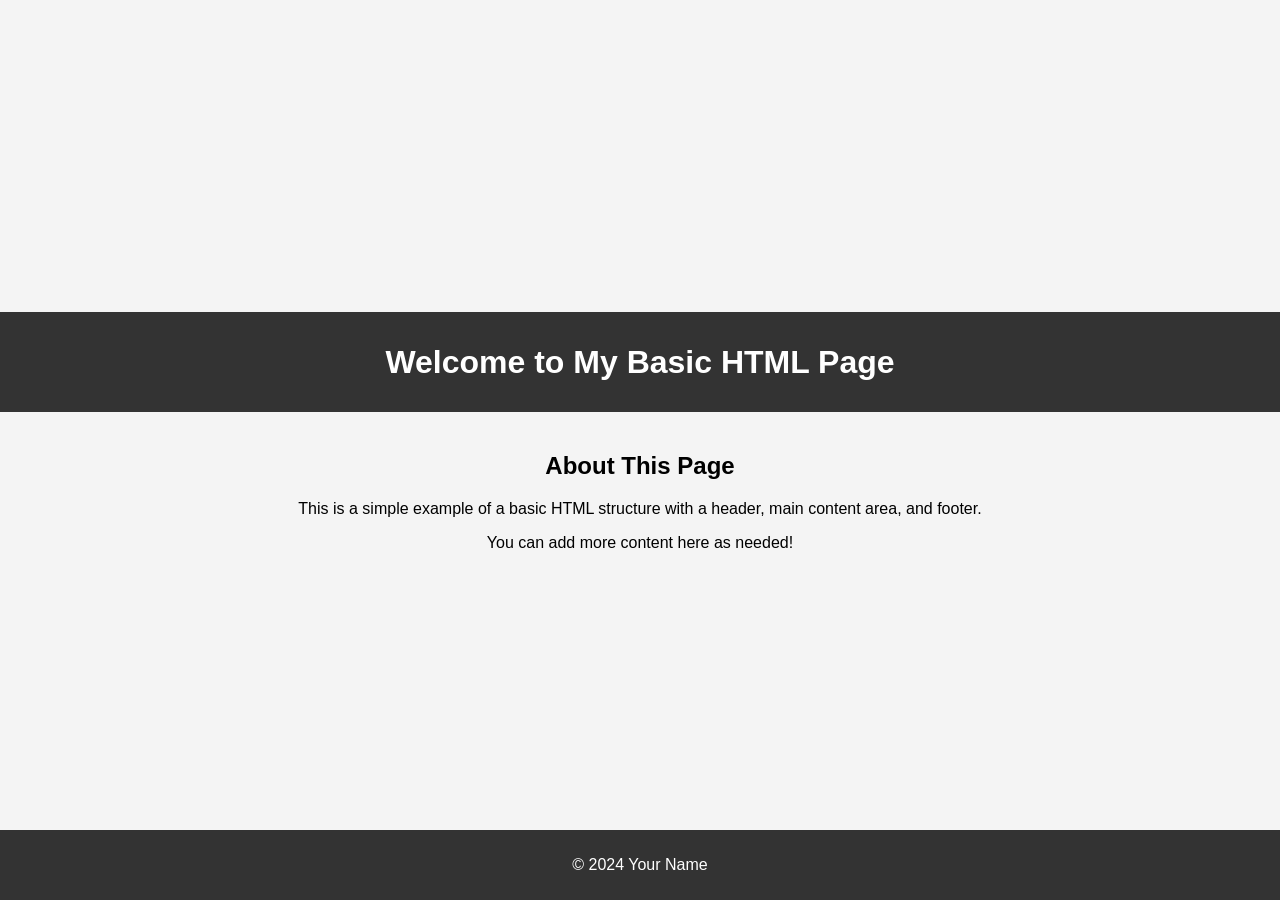
==== index.html @ 8635a5a2 "changed name of index.html" ====
<!DOCTYPE html>
<html lang="en">
<head>
    <meta charset="UTF-8">
    <meta name="viewport" content="width=device-width, initial-scale=1.0">
    <title>Basic HTML Page</title>
    <link rel="stylesheet" href="styles.css">
</head>
<body>

    <header>
        <h1>Welcome to My Basic HTML Page</h1>
    </header>

    <main>
        <h2>About This Page</h2>
        <p>This is a simple example of a basic HTML structure with a header, main content area, and footer.</p>
        <p>You can add more content here as needed!</p>
    </main>

    <footer>
        <p>&copy; 2024 Your Name</p>
    </footer>

</body>
</html>
---- styles.css ----
body {
    font-family: Arial, sans-serif;
    margin: 0;
    padding: 0;
    display: flex;
    flex-direction: column;
    align-items: center;
    justify-content: center;
    min-height: 100vh;
    background-color: #f4f4f4;
}
header {
    background-color: #333;
    color: #fff;
    padding: 10px;
    text-align: center;
    width: 100%;
}
main {
    padding: 20px;
    text-align: center;
}
footer {
    background-color: #333;
    color: #fff;
    padding: 10px;
    text-align: center;
    width: 100%;
    position: absolute;
    bottom: 0;
}
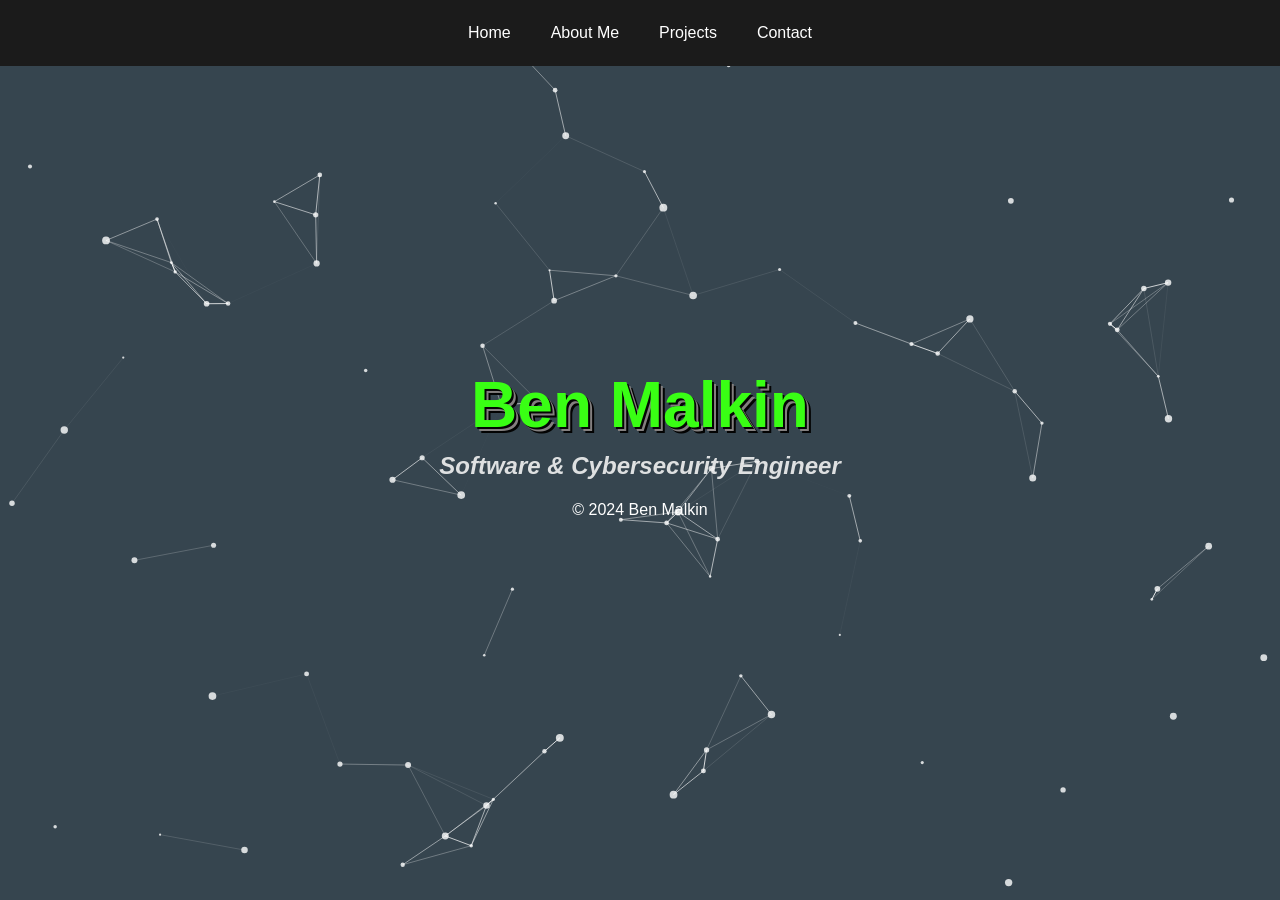
==== commit 4ab467e0: "Update" ====
--- a/index.html
+++ b/index.html
@@ -3,24 +3,63 @@
 <head>
     <meta charset="UTF-8">
     <meta name="viewport" content="width=device-width, initial-scale=1.0">
-    <title>Basic HTML Page</title>
+    <title>Ben Malkin</title>
     <link rel="stylesheet" href="styles.css">
 </head>
+
+<div class = "nav-list">
+    <li><a href="#home">Home</a></li>
+    <li><a href="./about.html">About Me</a></li>
+    <li><a href="#experience">Projects</a></li>
+    <li><a href="#contact">Contact</a></li>
+</div>
+
 <body>
-
+    <!-- Particle Background Canvas -->
+    <canvas id="particleCanvas"></canvas>
     <header>
-        <h1>Welcome to My Basic HTML Page</h1>
+        <h1 id="name">Ben Malkin</h1>
+        
+        <h2 id="tagline">Software & Cybersecurity Engineer</h2>
+        <p></p>
     </header>
 
-    <main>
-        <h2>About This Page</h2>
-        <p>This is a simple example of a basic HTML structure with a header, main content area, and footer.</p>
-        <p>You can add more content here as needed!</p>
-    </main>
-
     <footer>
-        <p>&copy; 2024 Your Name</p>
+        <p>&copy; 2024 Ben Malkin</p>
     </footer>
 
+    <script src="particles.js"></script>
 </body>
+<style>
+    /* Basic Reset */
+    * {
+    margin: 0;
+    padding: 0;
+    box-sizing: border-box;
+    }
+
+    body, html {
+    width: 100%;
+    height: 100%;
+    overflow: hidden;
+    font-family: Arial, sans-serif;
+    }
+
+    #particleCanvas {
+    position: fixed;
+    top: 0;
+    left: 0;
+    width: 100vw;
+    height: 100vh;
+    z-index: -1; /* Place canvas behind other content */
+    }
+
+    .content {
+    position: relative;
+    z-index: 1;
+    color: white;
+    text-align: center;
+    margin-top: 20%;
+    }
+</style>
 </html>
--- a/styles.css
+++ b/styles.css
@@ -1,5 +1,41 @@
+html {
+    background: #36454F
+}
+
+/* Start CSS for the Navigation Bar */
+.nav-list {
+    position: fixed;
+    top: 0;
+    width: 100%;
+    background-color: #1b1b1b;
+    padding: 10px;
+    margin: 0;
+    display: flex;
+    justify-content:center;
+    list-style-type: none;
+}
+
+.nav-list li {
+    margin: 0;
+}
+
+.nav-list li a {
+    color: rgb(255, 255, 255);
+    text-decoration: none;
+    padding: 14px 20px;
+    font-family: Arial, Helvetica, sans-serif;
+    display: block;
+}
+
+.nav-list li a:hover {
+    background-color: #555;
+}
+/* End CSS for the Navigation Bar */
+
+
 body {
-    font-family: Arial, sans-serif;
+    font-family:Verdana, Geneva, Tahoma, sans-serif;
+    color:#fff;
     margin: 0;
     padding: 0;
     display: flex;
@@ -7,25 +43,125 @@
     align-items: center;
     justify-content: center;
     min-height: 100vh;
-    background-color: #f4f4f4;
 }
+
+/* 3D Styling for the name */
+#name {
+    font-size: 4rem; /* Larger font for emphasis */
+    color: #39FF14; /* Bright yellow to pop on grey */
+    font-weight: bold;
+    text-shadow: 
+        2px 2px 0 #050505, /* Lighter grey for shadow depth */
+        4px 4px 0 #837f7f, /* Medium grey for middle layer */
+        6px 6px 0 #030303; /* Dark grey for bottom layer */
+}
+
+#tagline {
+    font-size: 1.5rem;
+    color: #f1f1f1;
+    margin-top: 10px;
+    font-style: italic;
+    opacity: 0.9; /* Slight transparency for effect */
+}
+
+/* Container for the About Me sections */
+.about-container {
+    display: flex;
+    flex-direction: column;
+    align-items: center;
+    max-width: 800px;
+    margin: 2rem auto;
+    padding: 1rem;
+    border-radius: 8px;
+    box-shadow: 0px 4px 8px rgba(0, 0, 0, 0.1);
+  }
+  
+  /* Styling for each section */
+section {
+    width: 100%;
+    padding: 1rem;
+    margin-bottom: 1rem;
+    border-bottom: 1px solid #ddd;
+  }
+  
+  section:last-child {
+    border-bottom: none;
+  }
+  
+h2 {
+    font-size: 2rem;
+    margin-bottom: 0.5rem;
+    color: #39FF14
+  }
+  
+p, ul {
+    font-size: 1rem;
+    line-height: 1.5;
+  }
+  
+  /* Skills Grid */
+.skills-grid {
+  display: grid;
+  grid-template-columns: repeat(auto-fit, minmax(100px, 1fr));
+  display: flex;
+  gap: 1rem;
+  padding-top: 1rem;
+}
+
+.skill-item {
+  display: flex;
+  flex-direction: column;
+  align-items: center;
+  text-align: center;
+}
+
+.skill-icon {
+  width: 75px;
+  height: 75px;
+  object-fit: contain; 
+  margin-bottom: 0.5rem;
+}
+
+.skill-item span {
+  font-size: 0.9rem;
+  color: #ffffff;
+}
+  
+/* Add a little styling for the GitHub link */
+a {
+  color: #0073e6;
+  text-decoration: none;
+}
+
+a:hover {
+  text-decoration: underline;
+}
+
+.asu-image {
+  display: block;
+  margin: 0 auto; /* Centers the image horizontally */
+  width: 200px; /* Adjust size as needed */
+  height: 200px; /* Keep square for circular styling */
+  object-fit: contain; /* Ensures image maintains aspect ratio within the circle */
+  margin-bottom: 1rem; /* Space between image and text */
+  justify-content: center;
+}
+
 header {
-    background-color: #333;
+    text-align: center;
+    color: #fff;
+}
+
+main {
+    padding: 20px;
+    text-align: center;
+}
+
+footer {
     color: #fff;
     padding: 10px;
     text-align: center;
     width: 100%;
-}
-main {
-    padding: 20px;
-    text-align: center;
-}
-footer {
-    background-color: #333;
-    color: #fff;
-    padding: 10px;
-    text-align: center;
-    width: 100%;
-    position: absolute;
+    position: static;
     bottom: 0;
-}
+}
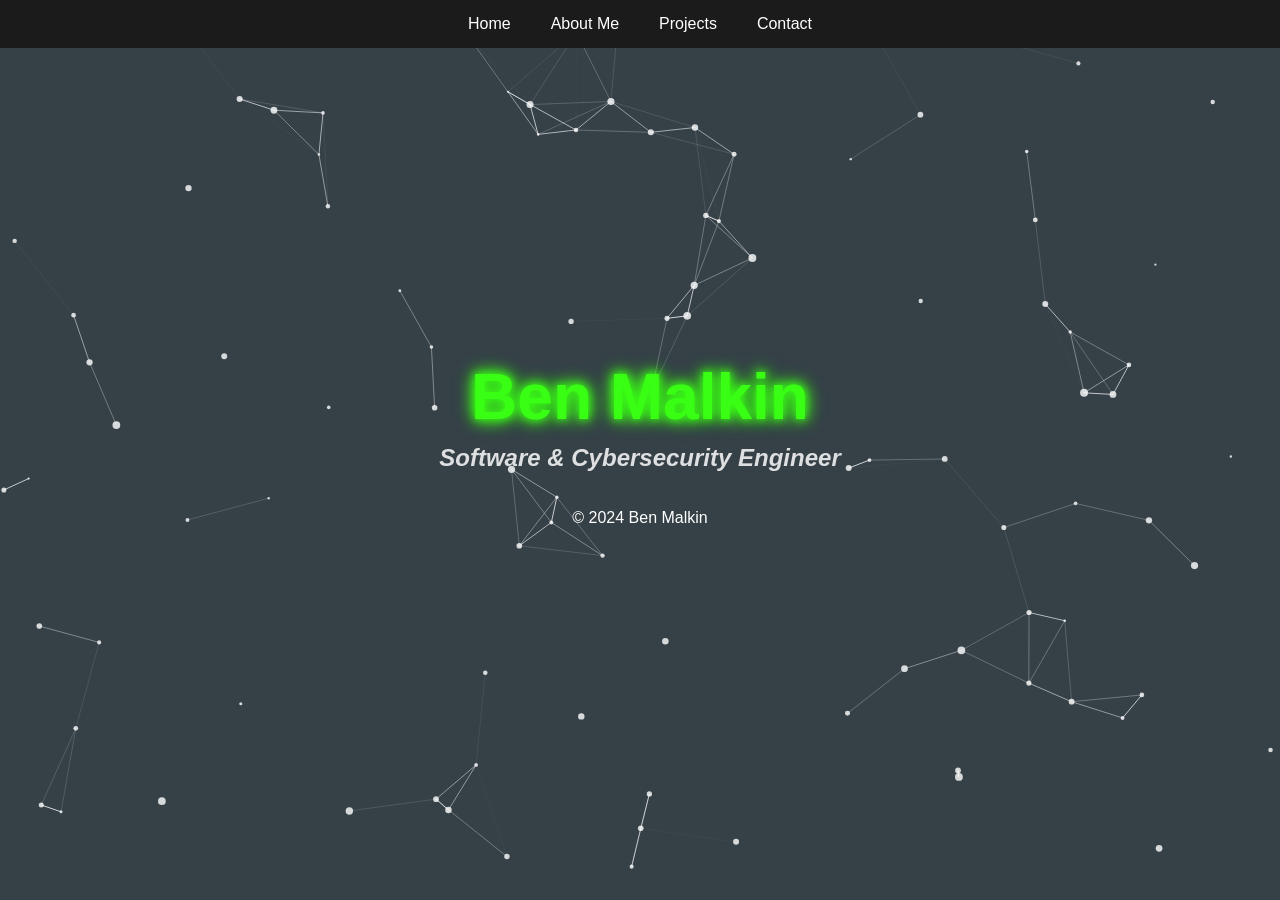
==== commit 5a1d7f17: "updates" ====
--- a/index.html
+++ b/index.html
@@ -8,11 +8,12 @@
 </head>
 
 <div class = "nav-list">
-    <li><a href="#home">Home</a></li>
+    <li><a href="./index.html">Home</a></li>
     <li><a href="./about.html">About Me</a></li>
-    <li><a href="#experience">Projects</a></li>
-    <li><a href="#contact">Contact</a></li>
+    <li><a href="./projects.html">Projects</a></li>
+    <li><a href="./contact.html">Contact</a></li>
 </div>
+
 
 <body>
     <!-- Particle Background Canvas -->
--- a/styles.css
+++ b/styles.css
@@ -1,109 +1,145 @@
+/* =========================
+   Global Styles
+========================= */
 html {
-    background: #36454F
-}
-
-/* Start CSS for the Navigation Bar */
+  background: #354047;
+}
+
+body {
+  font-family: Verdana, Geneva, Tahoma, sans-serif;
+  color: #FFF;
+  margin: 0;
+  padding: 0;
+  display: flex;
+  flex-direction: column;
+  align-items: center;
+  justify-content: center;
+  min-height: 100vh;
+}
+
+/* Headings */
+h2 {
+  font-size: 2rem;
+  color: #39FF14;
+  margin-bottom: 1.5rem;
+}
+
+/* Paragraphs and Lists */
+p, ul {
+  font-size: 1rem;
+  line-height: 1.5;
+}
+
+/* Links */
+a {
+  color: #32c216;
+  text-decoration: none;
+}
+
+a:hover {
+  text-decoration: underline;
+}
+
+/* =========================
+   Navigation Bar
+========================= */
 .nav-list {
-    position: fixed;
-    top: 0;
-    width: 100%;
-    background-color: #1b1b1b;
-    padding: 10px;
-    margin: 0;
-    display: flex;
-    justify-content:center;
-    list-style-type: none;
+  position: fixed;
+  top: 0;
+  width: 100%;
+  background-color: #1b1b1b;
+  padding: 15px;
+  margin: 0;
+  display: flex;
+  justify-content: center;
+  list-style: none;
+  z-index: 1000; /* Ensure it stays on top */
 }
 
 .nav-list li {
-    margin: 0;
+  margin: 0;
 }
 
 .nav-list li a {
-    color: rgb(255, 255, 255);
-    text-decoration: none;
-    padding: 14px 20px;
-    font-family: Arial, Helvetica, sans-serif;
-    display: block;
+  color: #FFF;
+  text-decoration: none;
+  padding: 14px 20px;
+  font-family: Arial, Helvetica, sans-serif;
 }
 
 .nav-list li a:hover {
-    background-color: #555;
-}
-/* End CSS for the Navigation Bar */
-
-
-body {
-    font-family:Verdana, Geneva, Tahoma, sans-serif;
-    color:#fff;
-    margin: 0;
-    padding: 0;
-    display: flex;
-    flex-direction: column;
-    align-items: center;
-    justify-content: center;
-    min-height: 100vh;
-}
-
-/* 3D Styling for the name */
+  background-color: #555;
+}
+
+/* =========================
+   Animated Name
+========================= */
 #name {
-    font-size: 4rem; /* Larger font for emphasis */
-    color: #39FF14; /* Bright yellow to pop on grey */
-    font-weight: bold;
-    text-shadow: 
-        2px 2px 0 #050505, /* Lighter grey for shadow depth */
-        4px 4px 0 #837f7f, /* Medium grey for middle layer */
-        6px 6px 0 #030303; /* Dark grey for bottom layer */
-}
-
+  font-size: 4rem;
+  color: #39FF14;
+  font-weight: bold;
+  text-shadow: 0 0 8px #39FF14, 0 0 15px #39FF14, 0 0 20px #39FF14;
+  transition: transform 0.3s ease, text-shadow 0.3s ease;
+  animation: pulse 3s infinite;
+  text-align: center; /* Ensure centered */
+}
+
+#name:hover {
+  transform: scale(1.1);
+  text-shadow: 0 0 15px #39FF14, 0 0 30px #39FF14, 0 0 45px #39FF14;
+}
+
+/* Pulse Animation */
+@keyframes pulse {
+  0%, 100% {
+    text-shadow: 0 0 8px #39FF14, 0 0 15px #0c0c0c, 0 0 20px #121312;
+  }
+  50% {
+    text-shadow: 0 0 15px #222222, 0 0 30px #39FF14, 0 0 45px #39FF14;
+  }
+}
+
+/* Tagline */
 #tagline {
-    font-size: 1.5rem;
-    color: #f1f1f1;
-    margin-top: 10px;
-    font-style: italic;
-    opacity: 0.9; /* Slight transparency for effect */
-}
-
-/* Container for the About Me sections */
+  font-size: 1.5rem;
+  color: #f1f1f1;
+  margin-top: 10px;
+  font-style: italic;
+  opacity: 0.9;
+  text-align: center; /* Ensure centered */
+}
+
+/* =========================
+   About Section
+========================= */
 .about-container {
-    display: flex;
-    flex-direction: column;
-    align-items: center;
-    max-width: 800px;
-    margin: 2rem auto;
-    padding: 1rem;
-    border-radius: 8px;
-    box-shadow: 0px 4px 8px rgba(0, 0, 0, 0.1);
-  }
-  
-  /* Styling for each section */
+  display: flex;
+  flex-direction: column;
+  align-items: center;
+  max-width: 800px;
+  margin: 2rem auto;
+  padding: 1rem;
+  border-radius: 8px;
+  box-shadow: 0px 4px 8px rgba(0, 0, 0, 0.1);
+}
+
 section {
-    width: 100%;
-    padding: 1rem;
-    margin-bottom: 1rem;
-    border-bottom: 1px solid #ddd;
-  }
-  
-  section:last-child {
-    border-bottom: none;
-  }
-  
-h2 {
-    font-size: 2rem;
-    margin-bottom: 0.5rem;
-    color: #39FF14
-  }
-  
-p, ul {
-    font-size: 1rem;
-    line-height: 1.5;
-  }
-  
-  /* Skills Grid */
+  width: 100%;
+  padding: 1rem;
+  margin-bottom: 1rem;
+  border-bottom: 1px solid #ddd;
+}
+
+section:last-child {
+  border-bottom: none;
+}
+
+/* =========================
+   Skills Grid
+========================= */
 .skills-grid {
   display: grid;
   grid-template-columns: repeat(auto-fit, minmax(100px, 1fr));
-  display: flex;
   gap: 1rem;
   padding-top: 1rem;
 }
@@ -112,56 +148,279 @@
   display: flex;
   flex-direction: column;
   align-items: center;
-  text-align: center;
+  padding: 1rem;
+  background-color: #181818;
+  border-radius: 12px;
+  box-shadow: 0 4px 8px rgba(0, 0, 0, 0.2);
+  transition: transform 0.3s ease, box-shadow 0.3s ease;
+  cursor: pointer;
+}
+
+.skill-item:hover {
+  transform: scale(1.05);
+  box-shadow: 0 8px 16px rgba(0, 255, 70, 0.4);
+  background-color: #333;
 }
 
 .skill-icon {
   width: 75px;
   height: 75px;
-  object-fit: contain; 
+  object-fit: contain;
   margin-bottom: 0.5rem;
+  transition: filter 0.3s ease;
+}
+
+.skill-icon:hover {
+  filter: brightness(1.3);
 }
 
 .skill-item span {
   font-size: 0.9rem;
   color: #ffffff;
-}
+  margin-top: 0.5rem;
+}
+
+/* =========================
+   Certifications Section
+========================= */
+.certs-item {
+  display: flex;
+  flex-direction: row;
+  align-items: center;
+  justify-content: center; 
+  padding: 1rem;
+  transition: transform 0.3s ease, box-shadow 0.3s ease;
+  cursor: pointer;
+}
+
+.certs-icon {
+  width: 200px;
+  height: 200px;
+  margin-bottom: 0.5rem;
+  transition: filter 0.3s ease;
+}
+
+.certs-icon:hover {
+  filter: brightness(1.3);
+}
+
+/* =========================
+   Timeline Styling
+========================= */
+.timeline {
+  position: relative;
+  margin: 2rem 0;
+  padding: 1rem 0;
+  border-left: 2px solid #39FF14;
+}
+
+.timeline-item {
+  position: relative;
+  padding-left: 2rem;
+  margin-bottom: 2rem;
+}
+
+.timeline-item::before {
+  content: '';
+  position: absolute;
+  left: -11px;
+  top: 0;
+  width: 20px;
+  height: 20px;
+  background-color: #39FF14;
+  border-radius: 50%;
+}
+
+.timeline-date {
+  font-size: 1.2rem;
+  color: #ccc;
+  margin-bottom: 0.5rem;
+}
+
+.timeline-content {
+  padding: 1rem;
+  background: #181818;
+  border-radius: 8px;
+  box-shadow: 0px 4px 8px rgba(0, 0, 0, 0.2);
+}
+
+.timeline-content h3 {
+  color: #39FF14;
+}
+
+.timeline-content ul {
+  margin-top: 0.5rem;
+  list-style: disc;
+  padding-left: 1rem;
+}
+
+/* =========================
+   Education Section
+========================= */
+.about-education {
+  text-align: left;
+}
+
+.education-card {
+  display: flex;
+  align-items: center;
+  background-color: #181818;
+  gap: 1.5rem;
+  border-radius: 12px;
+  padding: 1.5rem;
+  box-shadow: 0px 4px 10px rgba(0, 0, 0, 0.3);
+  transition: transform 0.3s, box-shadow 0.3s;
+}
+
+.education-details h3 {
+  color: #39FF14;
+  font-size: 1.5rem;
+}
+
+.education-details p {
+  color: #f1f1f1;
+  font-size: 1rem;
+  margin: 0.2rem 0;
+}
+
+/* =========================
+   Footer
+========================= */
+footer {
+  color: #FFF;
+  padding: 10px;
+  text-align: center;
+  width: 100%;
+}
+
+/* =========================
+   Logo Images
+========================= */
+.asu-image,
+.work-logo {
+  display: block;
+  margin: 0 auto;
+  width: 200px;
+  height: 200px;
+  object-fit: contain;
+  margin-bottom: 1rem;
+}
+
+/* =========================
+   Contact Form
+========================= */
+.contact-container {
+  width: 80%;
+  max-width: 600px;
+  text-align: center;
+  padding: 20px;
+  background-color: #333333;
+  border-radius: 10px;
+  box-shadow: 0 0 15px rgba(0, 0, 0, 0.3);
+  margin: 2rem auto; /* Added margin for spacing */
+}
+
+.contact-container h1 {
+  font-size: 2em;
+  color: #1E90FF;
+  margin-bottom: 10px;
+}
+
+.contact-container p {
+  margin-bottom: 20px;
+  line-height: 1.5;
+}
+
+.contact-details p {
+  font-size: 1.1em;
+  margin-bottom: 10px;
+}
+
+.contact-form {
+  display: flex;
+  flex-direction: column;
+  align-items: center; /* Center the form elements */
+  width: 100%;
+}
+
+.contact-form label {
+  display: block;
+  margin: 15px 0 5px;
+  color: #A9A9A9;
+  width: 100%; /* Ensure labels take full width */
+  text-align: center; /* Align labels to the left */
+}
+
+.contact-form input,
+.contact-form textarea {
+  width: 90%;
+  max-width: 500px;
+  padding: 10px;
+  margin: 5px auto;
+  background-color: #2F2F2F;
+  border: 1px solid #34c41b;
+  color: #A9A9A9;
+  border-radius: 5px;
+  display: block;
+  resize: vertical;
+}
+
+.contact-form input:focus,
+.contact-form textarea:focus {
+  outline: none;
+  border-color: #00FFFF;
+}
+
+.contact-form button {
+  margin-top: 20px;
+  width: 90%;
+  max-width: 500px;
+  padding: 10px;
+  font-size: 1.1em;
+  background-color: #44d12b;
+  color: white;
+  border: none;
+  border-radius: 5px;
+  cursor: pointer;
+  transition: background-color 0.3s;
+}
+
+.contact-form button:hover {
+  background-color: #00FFFF;
+}
+
+/* =========================
+   Responsive Design
+========================= */
+@media (max-width: 768px) {
+  .contact-container {
+    width: 90%;
+    padding: 15px;
+  }
+}
+
+@media screen and (max-width: 600px) {
+  .timeline {
+    border-left: none;
+  }
   
-/* Add a little styling for the GitHub link */
-a {
-  color: #0073e6;
-  text-decoration: none;
-}
-
-a:hover {
-  text-decoration: underline;
-}
-
-.asu-image {
-  display: block;
-  margin: 0 auto; /* Centers the image horizontally */
-  width: 200px; /* Adjust size as needed */
-  height: 200px; /* Keep square for circular styling */
-  object-fit: contain; /* Ensures image maintains aspect ratio within the circle */
-  margin-bottom: 1rem; /* Space between image and text */
-  justify-content: center;
-}
-
-header {
+  .timeline-item {
+    padding-left: 0;
+  }
+  
+  .timeline-item::before {
+    left: 0;
+  }
+  
+  /* Adjust navigation for smaller screens if needed */
+  .nav-list {
+    flex-direction: column;
+    align-items: center;
+  }
+  
+  .nav-list li a {
+    padding: 10px;
+    width: 100%;
     text-align: center;
-    color: #fff;
-}
-
-main {
-    padding: 20px;
-    text-align: center;
-}
-
-footer {
-    color: #fff;
-    padding: 10px;
-    text-align: center;
-    width: 100%;
-    position: static;
-    bottom: 0;
-}+  }
+}
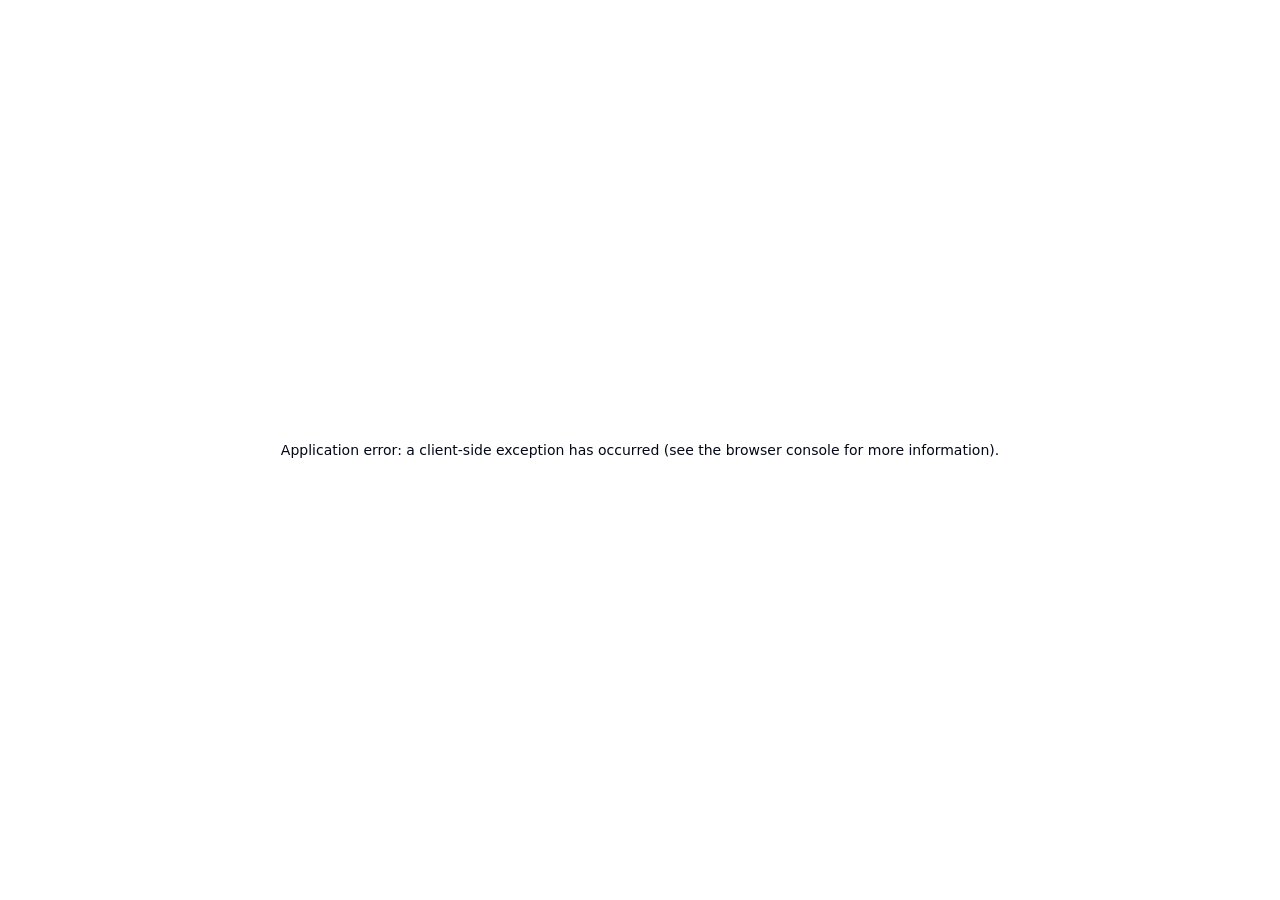
==== commit 151472fa: "test" ====
--- a/index.html
+++ b/index.html
@@ -1,66 +1,890 @@
 <!DOCTYPE html>
-<html lang="en">
-<head>
-    <meta charset="UTF-8">
-    <meta name="viewport" content="width=device-width, initial-scale=1.0">
-    <title>Ben Malkin</title>
-    <link rel="stylesheet" href="styles.css">
-</head>
-
-<div class = "nav-list">
-    <li><a href="./index.html">Home</a></li>
-    <li><a href="./about.html">About Me</a></li>
-    <li><a href="./projects.html">Projects</a></li>
-    <li><a href="./contact.html">Contact</a></li>
-</div>
-
-
-<body>
-    <!-- Particle Background Canvas -->
-    <canvas id="particleCanvas"></canvas>
-    <header>
-        <h1 id="name">Ben Malkin</h1>
-        
-        <h2 id="tagline">Software & Cybersecurity Engineer</h2>
-        <p></p>
-    </header>
-
-    <footer>
-        <p>&copy; 2024 Ben Malkin</p>
-    </footer>
-
-    <script src="particles.js"></script>
-</body>
-<style>
-    /* Basic Reset */
-    * {
-    margin: 0;
-    padding: 0;
-    box-sizing: border-box;
-    }
-
-    body, html {
-    width: 100%;
-    height: 100%;
-    overflow: hidden;
-    font-family: Arial, sans-serif;
-    }
-
-    #particleCanvas {
-    position: fixed;
-    top: 0;
-    left: 0;
-    width: 100vw;
-    height: 100vh;
-    z-index: -1; /* Place canvas behind other content */
-    }
-
-    .content {
-    position: relative;
-    z-index: 1;
-    color: white;
-    text-align: center;
-    margin-top: 20%;
-    }
-</style>
-</html>
+<html lang="en" class="dark" style="color-scheme: dark;">
+   <head>
+      <meta http-equiv="Content-Type" content="text/html; charset=UTF-8">
+      <meta name="viewport" content="width=device-width, initial-scale=1">
+      <link rel="preload" href="./_next/static/media/2d141e1a38819612-s.p.woff2" as="font" crossorigin="" type="font/woff2">
+      <link rel="stylesheet" href="./_next/static/css/styles.css" crossorigin="" data-precedence="next">
+      <link rel="preload" as="script" fetchpriority="low" href="./_next/static/chunks/webpack-e084620823b38b0f.js" crossorigin="">
+      <script src="./_next/static/chunks/30b509c0-729d9546c21d9d23.js" async="" crossorigin=""></script>
+      <script src="./_next/static/chunks/184-4c54e06adf949888.js" async="" crossorigin=""></script>
+      <script src="./_next/static/chunks/main-app-ee5ea468b114ac39.js" async="" crossorigin=""></script>
+      <script src="./_next/static/chunks/540-d2bfbae1ad721a10.js" async=""></script>
+      <script src="./_next/static/chunks/685-b09341cde7e4eb19.js" async=""></script>
+      <title>Safet Pojskic</title>
+      <meta name="description" content="Welcome to my personal portfolio!">
+      <meta name="application-name" content="Safet Pojskic">
+      <meta name="keywords" content="Safet Pojskic,portfolio,personal,website,developer,designer,engineer,software,engineer">
+      <meta property="og:title" content="Safet Pojskic">
+      <meta property="og:description" content="Welcome to my personal portfolio!">
+      <meta property="og:site_name" content="Safet Pojskic">
+      <meta property="og:image" content="https://safetpojskic.com/opengraph-image.png">
+      <meta property="og:type" content="website">
+      <meta name="twitter:card" content="summary_large_image">
+      <meta name="twitter:site" content="@safetpojskic">
+      <meta name="twitter:title" content="Safet Pojskic">
+      <meta name="twitter:description" content="Welcome to my personal portfolio!">
+      <meta name="twitter:image" content="https://safetpojskic.com/opengraph-image.png">
+      <meta name="next-size-adjust">
+      <script src="./Safet Pojskic_files/polyfills-c67a75d1b6f99dc8.js.download" crossorigin="" nomodule=""></script>
+      <style type="text/css">html[dir=ltr],[data-sonner-toaster][dir=ltr]{--toast-icon-margin-start: -3px;--toast-icon-margin-end: 4px;--toast-svg-margin-start: -1px;--toast-svg-margin-end: 0px;--toast-button-margin-start: auto;--toast-button-margin-end: 0;--toast-close-button-start: 0;--toast-close-button-end: unset;--toast-close-button-transform: translate(-35%, -35%)}html[dir=rtl],[data-sonner-toaster][dir=rtl]{--toast-icon-margin-start: 4px;--toast-icon-margin-end: -3px;--toast-svg-margin-start: 0px;--toast-svg-margin-end: -1px;--toast-button-margin-start: 0;--toast-button-margin-end: auto;--toast-close-button-start: unset;--toast-close-button-end: 0;--toast-close-button-transform: translate(35%, -35%)}[data-sonner-toaster]{position:fixed;width:var(--width);font-family:ui-sans-serif,system-ui,-apple-system,BlinkMacSystemFont,Segoe UI,Roboto,Helvetica Neue,Arial,Noto Sans,sans-serif,Apple Color Emoji,Segoe UI Emoji,Segoe UI Symbol,Noto Color Emoji;--gray1: hsl(0, 0%, 99%);--gray2: hsl(0, 0%, 97.3%);--gray3: hsl(0, 0%, 95.1%);--gray4: hsl(0, 0%, 93%);--gray5: hsl(0, 0%, 90.9%);--gray6: hsl(0, 0%, 88.7%);--gray7: hsl(0, 0%, 85.8%);--gray8: hsl(0, 0%, 78%);--gray9: hsl(0, 0%, 56.1%);--gray10: hsl(0, 0%, 52.3%);--gray11: hsl(0, 0%, 43.5%);--gray12: hsl(0, 0%, 9%);--border-radius: 8px;box-sizing:border-box;padding:0;margin:0;list-style:none;outline:none;z-index:999999999}[data-sonner-toaster][data-x-position=right]{right:max(var(--offset),env(safe-area-inset-right))}[data-sonner-toaster][data-x-position=left]{left:max(var(--offset),env(safe-area-inset-left))}[data-sonner-toaster][data-x-position=center]{left:50%;transform:translate(-50%)}[data-sonner-toaster][data-y-position=top]{top:max(var(--offset),env(safe-area-inset-top))}[data-sonner-toaster][data-y-position=bottom]{bottom:max(var(--offset),env(safe-area-inset-bottom))}[data-sonner-toast]{--y: translateY(100%);--lift-amount: calc(var(--lift) * var(--gap));z-index:var(--z-index);position:absolute;opacity:0;transform:var(--y);filter:blur(0);touch-action:none;transition:transform .4s,opacity .4s,height .4s,box-shadow .2s;box-sizing:border-box;outline:none;overflow-wrap:anywhere}[data-sonner-toast][data-styled=true]{padding:16px;background:var(--normal-bg);border:1px solid var(--normal-border);color:var(--normal-text);border-radius:var(--border-radius);box-shadow:0 4px 12px #0000001a;width:var(--width);font-size:13px;display:flex;align-items:center;gap:6px}[data-sonner-toast]:focus-visible{box-shadow:0 4px 12px #0000001a,0 0 0 2px #0003}[data-sonner-toast][data-y-position=top]{top:0;--y: translateY(-100%);--lift: 1;--lift-amount: calc(1 * var(--gap))}[data-sonner-toast][data-y-position=bottom]{bottom:0;--y: translateY(100%);--lift: -1;--lift-amount: calc(var(--lift) * var(--gap))}[data-sonner-toast] [data-description]{font-weight:400;line-height:1.4;color:inherit}[data-sonner-toast] [data-title]{font-weight:500;line-height:1.5;color:inherit}[data-sonner-toast] [data-icon]{display:flex;height:16px;width:16px;position:relative;justify-content:flex-start;align-items:center;flex-shrink:0;margin-left:var(--toast-icon-margin-start);margin-right:var(--toast-icon-margin-end)}[data-sonner-toast][data-promise=true] [data-icon]>svg{opacity:0;transform:scale(.8);transform-origin:center;animation:sonner-fade-in .3s ease forwards}[data-sonner-toast] [data-icon]>*{flex-shrink:0}[data-sonner-toast] [data-icon] svg{margin-left:var(--toast-svg-margin-start);margin-right:var(--toast-svg-margin-end)}[data-sonner-toast] [data-content]{display:flex;flex-direction:column;gap:2px}[data-sonner-toast] [data-button]{border-radius:4px;padding-left:8px;padding-right:8px;height:24px;font-size:12px;color:var(--normal-bg);background:var(--normal-text);margin-left:var(--toast-button-margin-start);margin-right:var(--toast-button-margin-end);border:none;cursor:pointer;outline:none;display:flex;align-items:center;flex-shrink:0;transition:opacity .4s,box-shadow .2s}[data-sonner-toast] [data-button]:focus-visible{box-shadow:0 0 0 2px #0006}[data-sonner-toast] [data-button]:first-of-type{margin-left:var(--toast-button-margin-start);margin-right:var(--toast-button-margin-end)}[data-sonner-toast] [data-cancel]{color:var(--normal-text);background:rgba(0,0,0,.08)}[data-sonner-toast][data-theme=dark] [data-cancel]{background:rgba(255,255,255,.3)}[data-sonner-toast] [data-close-button]{position:absolute;left:var(--toast-close-button-start);right:var(--toast-close-button-end);top:0;height:20px;width:20px;display:flex;justify-content:center;align-items:center;padding:0;background:var(--gray1);color:var(--gray12);border:1px solid var(--gray4);transform:var(--toast-close-button-transform);border-radius:50%;cursor:pointer;z-index:1;transition:opacity .1s,background .2s,border-color .2s}[data-sonner-toast] [data-close-button]:focus-visible{box-shadow:0 4px 12px #0000001a,0 0 0 2px #0003}[data-sonner-toast] [data-disabled=true]{cursor:not-allowed}[data-sonner-toast]:hover [data-close-button]:hover{background:var(--gray2);border-color:var(--gray5)}[data-sonner-toast][data-swiping=true]:before{content:"";position:absolute;left:0;right:0;height:100%;z-index:-1}[data-sonner-toast][data-y-position=top][data-swiping=true]:before{bottom:50%;transform:scaleY(3) translateY(50%)}[data-sonner-toast][data-y-position=bottom][data-swiping=true]:before{top:50%;transform:scaleY(3) translateY(-50%)}[data-sonner-toast][data-swiping=false][data-removed=true]:before{content:"";position:absolute;inset:0;transform:scaleY(2)}[data-sonner-toast]:after{content:"";position:absolute;left:0;height:calc(var(--gap) + 1px);bottom:100%;width:100%}[data-sonner-toast][data-mounted=true]{--y: translateY(0);opacity:1}[data-sonner-toast][data-expanded=false][data-front=false]{--scale: var(--toasts-before) * .05 + 1;--y: translateY(calc(var(--lift-amount) * var(--toasts-before))) scale(calc(-1 * var(--scale)));height:var(--front-toast-height)}[data-sonner-toast]>*{transition:opacity .4s}[data-sonner-toast][data-expanded=false][data-front=false][data-styled=true]>*{opacity:0}[data-sonner-toast][data-visible=false]{opacity:0;pointer-events:none}[data-sonner-toast][data-mounted=true][data-expanded=true]{--y: translateY(calc(var(--lift) * var(--offset)));height:var(--initial-height)}[data-sonner-toast][data-removed=true][data-front=true][data-swipe-out=false]{--y: translateY(calc(var(--lift) * -100%));opacity:0}[data-sonner-toast][data-removed=true][data-front=false][data-swipe-out=false][data-expanded=true]{--y: translateY(calc(var(--lift) * var(--offset) + var(--lift) * -100%));opacity:0}[data-sonner-toast][data-removed=true][data-front=false][data-swipe-out=false][data-expanded=false]{--y: translateY(40%);opacity:0;transition:transform .5s,opacity .2s}[data-sonner-toast][data-removed=true][data-front=false]:before{height:calc(var(--initial-height) + 20%)}[data-sonner-toast][data-swiping=true]{transform:var(--y) translateY(var(--swipe-amount, 0px));transition:none}[data-sonner-toast][data-swipe-out=true][data-y-position=bottom],[data-sonner-toast][data-swipe-out=true][data-y-position=top]{animation:swipe-out .2s ease-out forwards}@keyframes swipe-out{0%{transform:translateY(calc(var(--lift) * var(--offset) + var(--swipe-amount)));opacity:1}to{transform:translateY(calc(var(--lift) * var(--offset) + var(--swipe-amount) + var(--lift) * -100%));opacity:0}}@media (max-width: 600px){[data-sonner-toaster]{position:fixed;--mobile-offset: 16px;right:var(--mobile-offset);left:var(--mobile-offset);width:100%}[data-sonner-toaster] [data-sonner-toast]{left:0;right:0;width:calc(100% - 32px)}[data-sonner-toaster][data-x-position=left]{left:var(--mobile-offset)}[data-sonner-toaster][data-y-position=bottom]{bottom:20px}[data-sonner-toaster][data-y-position=top]{top:20px}[data-sonner-toaster][data-x-position=center]{left:var(--mobile-offset);right:var(--mobile-offset);transform:none}}[data-sonner-toaster][data-theme=light]{--normal-bg: #fff;--normal-border: var(--gray4);--normal-text: var(--gray12);--success-bg: hsl(143, 85%, 96%);--success-border: hsl(145, 92%, 91%);--success-text: hsl(140, 100%, 27%);--info-bg: hsl(208, 100%, 97%);--info-border: hsl(221, 91%, 91%);--info-text: hsl(210, 92%, 45%);--warning-bg: hsl(49, 100%, 97%);--warning-border: hsl(49, 91%, 91%);--warning-text: hsl(31, 92%, 45%);--error-bg: hsl(359, 100%, 97%);--error-border: hsl(359, 100%, 94%);--error-text: hsl(360, 100%, 45%)}[data-sonner-toaster][data-theme=light] [data-sonner-toast][data-invert=true]{--normal-bg: #000;--normal-border: hsl(0, 0%, 20%);--normal-text: var(--gray1)}[data-sonner-toaster][data-theme=dark] [data-sonner-toast][data-invert=true]{--normal-bg: #fff;--normal-border: var(--gray3);--normal-text: var(--gray12)}[data-sonner-toaster][data-theme=dark]{--normal-bg: #000;--normal-border: hsl(0, 0%, 20%);--normal-text: var(--gray1);--success-bg: hsl(150, 100%, 6%);--success-border: hsl(147, 100%, 12%);--success-text: hsl(150, 86%, 65%);--info-bg: hsl(215, 100%, 6%);--info-border: hsl(223, 100%, 12%);--info-text: hsl(216, 87%, 65%);--warning-bg: hsl(64, 100%, 6%);--warning-border: hsl(60, 100%, 12%);--warning-text: hsl(46, 87%, 65%);--error-bg: hsl(358, 76%, 10%);--error-border: hsl(357, 89%, 16%);--error-text: hsl(358, 100%, 81%)}[data-rich-colors=true] [data-sonner-toast][data-type=success],[data-rich-colors=true] [data-sonner-toast][data-type=success] [data-close-button]{background:var(--success-bg);border-color:var(--success-border);color:var(--success-text)}[data-rich-colors=true] [data-sonner-toast][data-type=info],[data-rich-colors=true] [data-sonner-toast][data-type=info] [data-close-button]{background:var(--info-bg);border-color:var(--info-border);color:var(--info-text)}[data-rich-colors=true] [data-sonner-toast][data-type=warning],[data-rich-colors=true] [data-sonner-toast][data-type=warning] [data-close-button]{background:var(--warning-bg);border-color:var(--warning-border);color:var(--warning-text)}[data-rich-colors=true] [data-sonner-toast][data-type=error],[data-rich-colors=true] [data-sonner-toast][data-type=error] [data-close-button]{background:var(--error-bg);border-color:var(--error-border);color:var(--error-text)}.sonner-loading-wrapper{--size: 16px;height:var(--size);width:var(--size);position:absolute;inset:0;z-index:10}.sonner-loading-wrapper[data-visible=false]{transform-origin:center;animation:sonner-fade-out .2s ease forwards}.sonner-spinner{position:relative;top:50%;left:50%;height:var(--size);width:var(--size)}.sonner-loading-bar{animation:sonner-spin 1.2s linear infinite;background:var(--gray11);border-radius:6px;height:8%;left:-10%;position:absolute;top:-3.9%;width:24%}.sonner-loading-bar:nth-child(1){animation-delay:-1.2s;transform:rotate(.0001deg) translate(146%)}.sonner-loading-bar:nth-child(2){animation-delay:-1.1s;transform:rotate(30deg) translate(146%)}.sonner-loading-bar:nth-child(3){animation-delay:-1s;transform:rotate(60deg) translate(146%)}.sonner-loading-bar:nth-child(4){animation-delay:-.9s;transform:rotate(90deg) translate(146%)}.sonner-loading-bar:nth-child(5){animation-delay:-.8s;transform:rotate(120deg) translate(146%)}.sonner-loading-bar:nth-child(6){animation-delay:-.7s;transform:rotate(150deg) translate(146%)}.sonner-loading-bar:nth-child(7){animation-delay:-.6s;transform:rotate(180deg) translate(146%)}.sonner-loading-bar:nth-child(8){animation-delay:-.5s;transform:rotate(210deg) translate(146%)}.sonner-loading-bar:nth-child(9){animation-delay:-.4s;transform:rotate(240deg) translate(146%)}.sonner-loading-bar:nth-child(10){animation-delay:-.3s;transform:rotate(270deg) translate(146%)}.sonner-loading-bar:nth-child(11){animation-delay:-.2s;transform:rotate(300deg) translate(146%)}.sonner-loading-bar:nth-child(12){animation-delay:-.1s;transform:rotate(330deg) translate(146%)}@keyframes sonner-fade-in{0%{opacity:0;transform:scale(.8)}to{opacity:1;transform:scale(1)}}@keyframes sonner-fade-out{0%{opacity:1;transform:scale(1)}to{opacity:0;transform:scale(.8)}}@keyframes sonner-spin{0%{opacity:1}to{opacity:.15}}@media (prefers-reduced-motion){[data-sonner-toast],[data-sonner-toast]>*,.sonner-loading-bar{transition:none!important;animation:none!important}}.sonner-loader{position:absolute;top:50%;left:50%;transform:translate(-50%,-50%);transform-origin:center;transition:opacity .2s,transform .2s}.sonner-loader[data-visible=false]{opacity:0;transform:scale(.8) translate(-50%,-50%)}</style>
+      <script src="./vercel/insights/script.js" defer="" data-sdkn="@vercel/analytics/next" data-sdkv="1.2.2" data-disable-auto-track="1"></script>
+      <script src="./vercel/insights/speed-insights/script.js" defer="" data-sdkn="@vercel/speed-insights/next" data-sdkv="1.0.10" data-route="/"></script>
+   </head>
+   <body class="__className_587f35">
+      <script>!function(){try{var d=document.documentElement,c=d.classList;c.remove('light','dark');var e=localStorage.getItem('theme');if('system'===e||(!e&&true)){var t='(prefers-color-scheme: dark)',m=window.matchMedia(t);if(m.media!==t||m.matches){d.style.colorScheme = 'dark';c.add('dark')}else{d.style.colorScheme = 'light';c.add('light')}}else if(e){c.add(e|| '')}if(e==='light'||e==='dark')d.style.colorScheme=e}catch(e){}}()</script>
+      <div class="dark:bg-black">
+         <div class="relative flex w-full items-center justify-center">
+            <div class="fixed inset-x-0 max-w-2xl mx-auto z-50 top-2">
+               <nav class="boder relative flex items-center justify-center space-x-4 rounded-full border border-black/[0.2] bg-white px-8 py-3 shadow-input dark:border-white/[0.2] dark:bg-black ">
+                  <div class="relative ">
+                     <p class="cursor-pointer text-black hover:opacity-[0.9] dark:text-white">Navigation</p>
+                  </div>
+                  <div class="relative ">
+                     <p class="cursor-pointer text-black hover:opacity-[0.9] dark:text-white">Social</p>
+                  </div>
+                  <button class="inline-flex items-center justify-center whitespace-nowrap rounded-md text-sm font-medium ring-offset-background transition-colors focus-visible:outline-none focus-visible:ring-2 focus-visible:ring-ring focus-visible:ring-offset-2 disabled:pointer-events-none disabled:opacity-50 border border-white bg-background hover:bg-neutral-200 hover:text-accent-foreground dark:hover:bg-neutral-800 size-10" type="button" id="radix-:Rrf6ta:" aria-haspopup="menu" aria-expanded="false" data-state="closed">
+                     <svg width="15" height="15" viewBox="0 0 15 15" fill="none" xmlns="http://www.w3.org/2000/svg" class="size-[1.2rem] rotate-0 scale-100 transition-all dark:-rotate-90 dark:scale-0">
+                        <path d="M7.5 0C7.77614 0 8 0.223858 8 0.5V2.5C8 2.77614 7.77614 3 7.5 3C7.22386 3 7 2.77614 7 2.5V0.5C7 0.223858 7.22386 0 7.5 0ZM2.1967 2.1967C2.39196 2.00144 2.70854 2.00144 2.90381 2.1967L4.31802 3.61091C4.51328 3.80617 4.51328 4.12276 4.31802 4.31802C4.12276 4.51328 3.80617 4.51328 3.61091 4.31802L2.1967 2.90381C2.00144 2.70854 2.00144 2.39196 2.1967 2.1967ZM0.5 7C0.223858 7 0 7.22386 0 7.5C0 7.77614 0.223858 8 0.5 8H2.5C2.77614 8 3 7.77614 3 7.5C3 7.22386 2.77614 7 2.5 7H0.5ZM2.1967 12.8033C2.00144 12.608 2.00144 12.2915 2.1967 12.0962L3.61091 10.682C3.80617 10.4867 4.12276 10.4867 4.31802 10.682C4.51328 10.8772 4.51328 11.1938 4.31802 11.3891L2.90381 12.8033C2.70854 12.9986 2.39196 12.9986 2.1967 12.8033ZM12.5 7C12.2239 7 12 7.22386 12 7.5C12 7.77614 12.2239 8 12.5 8H14.5C14.7761 8 15 7.77614 15 7.5C15 7.22386 14.7761 7 14.5 7H12.5ZM10.682 4.31802C10.4867 4.12276 10.4867 3.80617 10.682 3.61091L12.0962 2.1967C12.2915 2.00144 12.608 2.00144 12.8033 2.1967C12.9986 2.39196 12.9986 2.70854 12.8033 2.90381L11.3891 4.31802C11.1938 4.51328 10.8772 4.51328 10.682 4.31802ZM8 12.5C8 12.2239 7.77614 12 7.5 12C7.22386 12 7 12.2239 7 12.5V14.5C7 14.7761 7.22386 15 7.5 15C7.77614 15 8 14.7761 8 14.5V12.5ZM10.682 10.682C10.8772 10.4867 11.1938 10.4867 11.3891 10.682L12.8033 12.0962C12.9986 12.2915 12.9986 12.608 12.8033 12.8033C12.608 12.9986 12.2915 12.9986 12.0962 12.8033L10.682 11.3891C10.4867 11.1938 10.4867 10.8772 10.682 10.682ZM5.5 7.5C5.5 6.39543 6.39543 5.5 7.5 5.5C8.60457 5.5 9.5 6.39543 9.5 7.5C9.5 8.60457 8.60457 9.5 7.5 9.5C6.39543 9.5 5.5 8.60457 5.5 7.5ZM7.5 4.5C5.84315 4.5 4.5 5.84315 4.5 7.5C4.5 9.15685 5.84315 10.5 7.5 10.5C9.15685 10.5 10.5 9.15685 10.5 7.5C10.5 5.84315 9.15685 4.5 7.5 4.5Z" fill="currentColor" fill-rule="evenodd" clip-rule="evenodd"></path>
+                     </svg>
+                     <svg width="15" height="15" viewBox="0 0 15 15" fill="none" xmlns="http://www.w3.org/2000/svg" class="absolute size-[1.2rem] rotate-90 scale-0 transition-all dark:rotate-0 dark:scale-100">
+                        <path d="M2.89998 0.499976C2.89998 0.279062 2.72089 0.0999756 2.49998 0.0999756C2.27906 0.0999756 2.09998 0.279062 2.09998 0.499976V1.09998H1.49998C1.27906 1.09998 1.09998 1.27906 1.09998 1.49998C1.09998 1.72089 1.27906 1.89998 1.49998 1.89998H2.09998V2.49998C2.09998 2.72089 2.27906 2.89998 2.49998 2.89998C2.72089 2.89998 2.89998 2.72089 2.89998 2.49998V1.89998H3.49998C3.72089 1.89998 3.89998 1.72089 3.89998 1.49998C3.89998 1.27906 3.72089 1.09998 3.49998 1.09998H2.89998V0.499976ZM5.89998 3.49998C5.89998 3.27906 5.72089 3.09998 5.49998 3.09998C5.27906 3.09998 5.09998 3.27906 5.09998 3.49998V4.09998H4.49998C4.27906 4.09998 4.09998 4.27906 4.09998 4.49998C4.09998 4.72089 4.27906 4.89998 4.49998 4.89998H5.09998V5.49998C5.09998 5.72089 5.27906 5.89998 5.49998 5.89998C5.72089 5.89998 5.89998 5.72089 5.89998 5.49998V4.89998H6.49998C6.72089 4.89998 6.89998 4.72089 6.89998 4.49998C6.89998 4.27906 6.72089 4.09998 6.49998 4.09998H5.89998V3.49998ZM1.89998 6.49998C1.89998 6.27906 1.72089 6.09998 1.49998 6.09998C1.27906 6.09998 1.09998 6.27906 1.09998 6.49998V7.09998H0.499976C0.279062 7.09998 0.0999756 7.27906 0.0999756 7.49998C0.0999756 7.72089 0.279062 7.89998 0.499976 7.89998H1.09998V8.49998C1.09998 8.72089 1.27906 8.89997 1.49998 8.89997C1.72089 8.89997 1.89998 8.72089 1.89998 8.49998V7.89998H2.49998C2.72089 7.89998 2.89998 7.72089 2.89998 7.49998C2.89998 7.27906 2.72089 7.09998 2.49998 7.09998H1.89998V6.49998ZM8.54406 0.98184L8.24618 0.941586C8.03275 0.917676 7.90692 1.1655 8.02936 1.34194C8.17013 1.54479 8.29981 1.75592 8.41754 1.97445C8.91878 2.90485 9.20322 3.96932 9.20322 5.10022C9.20322 8.37201 6.82247 11.0878 3.69887 11.6097C3.45736 11.65 3.20988 11.6772 2.96008 11.6906C2.74563 11.702 2.62729 11.9535 2.77721 12.1072C2.84551 12.1773 2.91535 12.2458 2.98667 12.3128L3.05883 12.3795L3.31883 12.6045L3.50684 12.7532L3.62796 12.8433L3.81491 12.9742L3.99079 13.089C4.11175 13.1651 4.23536 13.2375 4.36157 13.3059L4.62496 13.4412L4.88553 13.5607L5.18837 13.6828L5.43169 13.7686C5.56564 13.8128 5.70149 13.8529 5.83857 13.8885C5.94262 13.9155 6.04767 13.9401 6.15405 13.9622C6.27993 13.9883 6.40713 14.0109 6.53544 14.0298L6.85241 14.0685L7.11934 14.0892C7.24637 14.0965 7.37436 14.1002 7.50322 14.1002C11.1483 14.1002 14.1032 11.1453 14.1032 7.50023C14.1032 7.25044 14.0893 7.00389 14.0623 6.76131L14.0255 6.48407C13.991 6.26083 13.9453 6.04129 13.8891 5.82642C13.8213 5.56709 13.7382 5.31398 13.6409 5.06881L13.5279 4.80132L13.4507 4.63542L13.3766 4.48666C13.2178 4.17773 13.0353 3.88295 12.8312 3.60423L12.6782 3.40352L12.4793 3.16432L12.3157 2.98361L12.1961 2.85951L12.0355 2.70246L11.8134 2.50184L11.4925 2.24191L11.2483 2.06498L10.9562 1.87446L10.6346 1.68894L10.3073 1.52378L10.1938 1.47176L9.95488 1.3706L9.67791 1.2669L9.42566 1.1846L9.10075 1.09489L8.83599 1.03486L8.54406 0.98184ZM10.4032 5.30023C10.4032 4.27588 10.2002 3.29829 9.83244 2.40604C11.7623 3.28995 13.1032 5.23862 13.1032 7.50023C13.1032 10.593 10.596 13.1002 7.50322 13.1002C6.63646 13.1002 5.81597 12.9036 5.08355 12.5522C6.5419 12.0941 7.81081 11.2082 8.74322 10.0416C8.87963 10.2284 9.10028 10.3497 9.34928 10.3497C9.76349 10.3497 10.0993 10.0139 10.0993 9.59971C10.0993 9.24256 9.84965 8.94373 9.51535 8.86816C9.57741 8.75165 9.63653 8.63334 9.6926 8.51332C9.88358 8.63163 10.1088 8.69993 10.35 8.69993C11.0403 8.69993 11.6 8.14028 11.6 7.44993C11.6 6.75976 11.0406 6.20024 10.3505 6.19993C10.3853 5.90487 10.4032 5.60464 10.4032 5.30023Z" fill="currentColor" fill-rule="evenodd" clip-rule="evenodd"></path>
+                     </svg>
+                     <span class="sr-only">Toggle theme</span>
+                  </button>
+               </nav>
+            </div>
+         </div>
+         <main>
+            <div id="landing-page" class="bg- relative flex  h-screen w-full flex-col items-center justify-center bg-white bg-dot-black/[0.2] dark:bg-black dark:bg-dot-white/[0.2]">
+               <div class="pointer-events-none absolute inset-0 flex items-center justify-center bg-white [mask-image:radial-gradient(ellipse_at_center,transparent_50%,black)] dark:bg-black"></div>
+               <p class="text-xs text-neutral-600 dark:text-neutral-200 sm:text-base  "> Hello, I'm Safet. A passionate Software Engineer.</p>
+               <div class="flex space-x-1 my-6">
+                  <div class="overflow-hidden pb-2" style="width: fit-content;">
+                     <div class="lg:text:3xl text-xl font-bold xl:text-5xl" style="white-space:nowrap">
+                        <div>
+                           <div class="inline-block"><span class="dark:text-white text-black">J</span><span class="dark:text-white text-black">a</span><span class="dark:text-white text-black">v</span><span class="dark:text-white text-black">a</span>&nbsp;</div>
+                           <div class="inline-block"><span class="dark:text-white text-black">a</span><span class="dark:text-white text-black">n</span><span class="dark:text-white text-black">d</span>&nbsp;</div>
+                           <div class="inline-block"><span class="dark:text-white text-black">R</span><span class="dark:text-white text-black">e</span><span class="dark:text-white text-black">a</span><span class="dark:text-white text-black">c</span><span class="dark:text-white text-black">t</span><span class="dark:text-white text-black">/</span><span class="dark:text-white text-black">N</span><span class="dark:text-white text-black">e</span><span class="dark:text-white text-black">x</span><span class="dark:text-white text-black">t</span><span class="dark:text-white text-black">.</span><span class="dark:text-white text-black">j</span><span class="dark:text-white text-black">s</span>&nbsp;</div>
+                           <div class="inline-block"><span class="text-blue-500 dark:text-blue-500">d</span><span class="text-blue-500 dark:text-blue-500">e</span><span class="text-blue-500 dark:text-blue-500">v</span><span class="text-blue-500 dark:text-blue-500">e</span><span class="text-blue-500 dark:text-blue-500">l</span><span class="text-blue-500 dark:text-blue-500">o</span><span class="text-blue-500 dark:text-blue-500">p</span><span class="text-blue-500 dark:text-blue-500">e</span><span class="text-blue-500 dark:text-blue-500">r</span>&nbsp;</div>
+                        </div>
+                     </div>
+                  </div>
+                  <span class="block rounded-sm w-[4px] h-6 xl:h-12 bg-blue-500" style="opacity:0"></span>
+               </div>
+               <div class="z-30 flex flex-col items-center space-x-0 space-y-4 md:flex-row md:space-x-4 md:space-y-0"><a href="https://drive.google.com/file/d/1xHPigW5eJQSCCgx3VBFyH5E0y_wwOdDN/view?usp=sharing"><button class="inline-flex items-center justify-center whitespace-nowrap rounded-md text-sm font-medium ring-offset-background transition-colors focus-visible:outline-none focus-visible:ring-2 focus-visible:ring-ring focus-visible:ring-offset-2 disabled:pointer-events-none disabled:opacity-50 bg-primary text-primary-foreground hover:bg-primary/90 h-10 px-4 py-2">Download CV</button></a><a href="https://safetpojskic.com/#contact-me"><button class="inline-flex items-center justify-center whitespace-nowrap rounded-md text-sm font-medium ring-offset-background transition-colors focus-visible:outline-none focus-visible:ring-2 focus-visible:ring-ring focus-visible:ring-offset-2 disabled:pointer-events-none disabled:opacity-50 bg-secondary text-secondary-foreground hover:bg-secondary/80 h-10 px-4 py-2">Contact Me</button></a></div>
+               <div class="absolute h-full w-full inset-0 [mask-size:40px] [mask-repeat:no-repeat] hidden md:flex items-center justify-center">
+                  <svg class=" pointer-events-none absolute z-0 size-full " width="100%" height="100%" viewBox="0 0 696 316" fill="none" xmlns="http://www.w3.org/2000/svg">
+                     <path d="M-380 -189C-380 -189 -312 216 152 343C616 470 684 875 684 875M-373 -197C-373 -197 -305 208 159 335C623 462 691 867 691 867M-366 -205C-366 -205 -298 200 166 327C630 454 698 859 698 859M-359 -213C-359 -213 -291 192 173 319C637 446 705 851 705 851M-352 -221C-352 -221 -284 184 180 311C644 438 712 843 712 843M-345 -229C-345 -229 -277 176 187 303C651 430 719 835 719 835M-338 -237C-338 -237 -270 168 194 295C658 422 726 827 726 827M-331 -245C-331 -245 -263 160 201 287C665 414 733 819 733 819M-324 -253C-324 -253 -256 152 208 279C672 406 740 811 740 811M-317 -261C-317 -261 -249 144 215 271C679 398 747 803 747 803M-310 -269C-310 -269 -242 136 222 263C686 390 754 795 754 795M-303 -277C-303 -277 -235 128 229 255C693 382 761 787 761 787M-296 -285C-296 -285 -228 120 236 247C700 374 768 779 768 779M-289 -293C-289 -293 -221 112 243 239C707 366 775 771 775 771M-282 -301C-282 -301 -214 104 250 231C714 358 782 763 782 763M-275 -309C-275 -309 -207 96 257 223C721 350 789 755 789 755M-268 -317C-268 -317 -200 88 264 215C728 342 796 747 796 747M-261 -325C-261 -325 -193 80 271 207C735 334 803 739 803 739M-254 -333C-254 -333 -186 72 278 199C742 326 810 731 810 731M-247 -341C-247 -341 -179 64 285 191C749 318 817 723 817 723M-240 -349C-240 -349 -172 56 292 183C756 310 824 715 824 715M-233 -357C-233 -357 -165 48 299 175C763 302 831 707 831 707M-226 -365C-226 -365 -158 40 306 167C770 294 838 699 838 699M-219 -373C-219 -373 -151 32 313 159C777 286 845 691 845 691M-212 -381C-212 -381 -144 24 320 151C784 278 852 683 852 683M-205 -389C-205 -389 -137 16 327 143C791 270 859 675 859 675M-198 -397C-198 -397 -130 8 334 135C798 262 866 667 866 667M-191 -405C-191 -405 -123 0 341 127C805 254 873 659 873 659M-184 -413C-184 -413 -116 -8 348 119C812 246 880 651 880 651M-177 -421C-177 -421 -109 -16 355 111C819 238 887 643 887 643M-170 -429C-170 -429 -102 -24 362 103C826 230 894 635 894 635M-163 -437C-163 -437 -95 -32 369 95C833 222 901 627 901 627M-156 -445C-156 -445 -88 -40 376 87C840 214 908 619 908 619M-149 -453C-149 -453 -81 -48 383 79C847 206 915 611 915 611M-142 -461C-142 -461 -74 -56 390 71C854 198 922 603 922 603M-135 -469C-135 -469 -67 -64 397 63C861 190 929 595 929 595M-128 -477C-128 -477 -60 -72 404 55C868 182 936 587 936 587M-121 -485C-121 -485 -53 -80 411 47C875 174 943 579 943 579M-114 -493C-114 -493 -46 -88 418 39C882 166 950 571 950 571M-107 -501C-107 -501 -39 -96 425 31C889 158 957 563 957 563M-100 -509C-100 -509 -32 -104 432 23C896 150 964 555 964 555M-93 -517C-93 -517 -25 -112 439 15C903 142 971 547 971 547M-86 -525C-86 -525 -18 -120 446 7C910 134 978 539 978 539M-79 -533C-79 -533 -11 -128 453 -1C917 126 985 531 985 531M-72 -541C-72 -541 -4 -136 460 -9C924 118 992 523 992 523M-65 -549C-65 -549 3 -144 467 -17C931 110 999 515 999 515M-58 -557C-58 -557 10 -152 474 -25C938 102 1006 507 1006 507M-51 -565C-51 -565 17 -160 481 -33C945 94 1013 499 1013 499M-44 -573C-44 -573 24 -168 488 -41C952 86 1020 491 1020 491M-37 -581C-37 -581 31 -176 495 -49C959 78 1027 483 1027 483M-30 -589C-30 -589 38 -184 502 -57C966 70 1034 475 1034 475M-23 -597C-23 -597 45 -192 509 -65C973 62 1041 467 1041 467M-16 -605C-16 -605 52 -200 516 -73C980 54 1048 459 1048 459M-9 -613C-9 -613 59 -208 523 -81C987 46 1055 451 1055 451M-2 -621C-2 -621 66 -216 530 -89C994 38 1062 443 1062 443M5 -629C5 -629 73 -224 537 -97C1001 30 1069 435 1069 435M12 -637C12 -637 80 -232 544 -105C1008 22 1076 427 1076 427M19 -645C19 -645 87 -240 551 -113C1015 14 1083 419 1083 419" stroke="url(#paint0_radial_242_278)" stroke-opacity="0.05" stroke-width="0.5"></path>
+                     <path d="M-380 -189C-380 -189 -312 216 152 343C616 470 684 875 684 875" stroke="url(#linearGradient-0)" stroke-opacity="0.4" stroke-width="0.5"></path>
+                     <path d="M-373 -197C-373 -197 -305 208 159 335C623 462 691 867 691 867" stroke="url(#linearGradient-1)" stroke-opacity="0.4" stroke-width="0.5"></path>
+                     <path d="M-366 -205C-366 -205 -298 200 166 327C630 454 698 859 698 859" stroke="url(#linearGradient-2)" stroke-opacity="0.4" stroke-width="0.5"></path>
+                     <path d="M-359 -213C-359 -213 -291 192 173 319C637 446 705 851 705 851" stroke="url(#linearGradient-3)" stroke-opacity="0.4" stroke-width="0.5"></path>
+                     <path d="M-352 -221C-352 -221 -284 184 180 311C644 438 712 843 712 843" stroke="url(#linearGradient-4)" stroke-opacity="0.4" stroke-width="0.5"></path>
+                     <path d="M-345 -229C-345 -229 -277 176 187 303C651 430 719 835 719 835" stroke="url(#linearGradient-5)" stroke-opacity="0.4" stroke-width="0.5"></path>
+                     <path d="M-338 -237C-338 -237 -270 168 194 295C658 422 726 827 726 827" stroke="url(#linearGradient-6)" stroke-opacity="0.4" stroke-width="0.5"></path>
+                     <path d="M-331 -245C-331 -245 -263 160 201 287C665 414 733 819 733 819" stroke="url(#linearGradient-7)" stroke-opacity="0.4" stroke-width="0.5"></path>
+                     <path d="M-324 -253C-324 -253 -256 152 208 279C672 406 740 811 740 811" stroke="url(#linearGradient-8)" stroke-opacity="0.4" stroke-width="0.5"></path>
+                     <path d="M-317 -261C-317 -261 -249 144 215 271C679 398 747 803 747 803" stroke="url(#linearGradient-9)" stroke-opacity="0.4" stroke-width="0.5"></path>
+                     <path d="M-310 -269C-310 -269 -242 136 222 263C686 390 754 795 754 795" stroke="url(#linearGradient-10)" stroke-opacity="0.4" stroke-width="0.5"></path>
+                     <path d="M-303 -277C-303 -277 -235 128 229 255C693 382 761 787 761 787" stroke="url(#linearGradient-11)" stroke-opacity="0.4" stroke-width="0.5"></path>
+                     <path d="M-296 -285C-296 -285 -228 120 236 247C700 374 768 779 768 779" stroke="url(#linearGradient-12)" stroke-opacity="0.4" stroke-width="0.5"></path>
+                     <path d="M-289 -293C-289 -293 -221 112 243 239C707 366 775 771 775 771" stroke="url(#linearGradient-13)" stroke-opacity="0.4" stroke-width="0.5"></path>
+                     <path d="M-282 -301C-282 -301 -214 104 250 231C714 358 782 763 782 763" stroke="url(#linearGradient-14)" stroke-opacity="0.4" stroke-width="0.5"></path>
+                     <path d="M-275 -309C-275 -309 -207 96 257 223C721 350 789 755 789 755" stroke="url(#linearGradient-15)" stroke-opacity="0.4" stroke-width="0.5"></path>
+                     <path d="M-268 -317C-268 -317 -200 88 264 215C728 342 796 747 796 747" stroke="url(#linearGradient-16)" stroke-opacity="0.4" stroke-width="0.5"></path>
+                     <path d="M-261 -325C-261 -325 -193 80 271 207C735 334 803 739 803 739" stroke="url(#linearGradient-17)" stroke-opacity="0.4" stroke-width="0.5"></path>
+                     <path d="M-254 -333C-254 -333 -186 72 278 199C742 326 810 731 810 731" stroke="url(#linearGradient-18)" stroke-opacity="0.4" stroke-width="0.5"></path>
+                     <path d="M-247 -341C-247 -341 -179 64 285 191C749 318 817 723 817 723" stroke="url(#linearGradient-19)" stroke-opacity="0.4" stroke-width="0.5"></path>
+                     <path d="M-240 -349C-240 -349 -172 56 292 183C756 310 824 715 824 715" stroke="url(#linearGradient-20)" stroke-opacity="0.4" stroke-width="0.5"></path>
+                     <path d="M-233 -357C-233 -357 -165 48 299 175C763 302 831 707 831 707" stroke="url(#linearGradient-21)" stroke-opacity="0.4" stroke-width="0.5"></path>
+                     <path d="M-226 -365C-226 -365 -158 40 306 167C770 294 838 699 838 699" stroke="url(#linearGradient-22)" stroke-opacity="0.4" stroke-width="0.5"></path>
+                     <path d="M-219 -373C-219 -373 -151 32 313 159C777 286 845 691 845 691" stroke="url(#linearGradient-23)" stroke-opacity="0.4" stroke-width="0.5"></path>
+                     <path d="M-212 -381C-212 -381 -144 24 320 151C784 278 852 683 852 683" stroke="url(#linearGradient-24)" stroke-opacity="0.4" stroke-width="0.5"></path>
+                     <path d="M-205 -389C-205 -389 -137 16 327 143C791 270 859 675 859 675" stroke="url(#linearGradient-25)" stroke-opacity="0.4" stroke-width="0.5"></path>
+                     <path d="M-198 -397C-198 -397 -130 8 334 135C798 262 866 667 866 667" stroke="url(#linearGradient-26)" stroke-opacity="0.4" stroke-width="0.5"></path>
+                     <path d="M-191 -405C-191 -405 -123 0 341 127C805 254 873 659 873 659" stroke="url(#linearGradient-27)" stroke-opacity="0.4" stroke-width="0.5"></path>
+                     <path d="M-184 -413C-184 -413 -116 -8 348 119C812 246 880 651 880 651" stroke="url(#linearGradient-28)" stroke-opacity="0.4" stroke-width="0.5"></path>
+                     <path d="M-177 -421C-177 -421 -109 -16 355 111C819 238 887 643 887 643" stroke="url(#linearGradient-29)" stroke-opacity="0.4" stroke-width="0.5"></path>
+                     <path d="M-170 -429C-170 -429 -102 -24 362 103C826 230 894 635 894 635" stroke="url(#linearGradient-30)" stroke-opacity="0.4" stroke-width="0.5"></path>
+                     <path d="M-163 -437C-163 -437 -95 -32 369 95C833 222 901 627 901 627" stroke="url(#linearGradient-31)" stroke-opacity="0.4" stroke-width="0.5"></path>
+                     <path d="M-156 -445C-156 -445 -88 -40 376 87C840 214 908 619 908 619" stroke="url(#linearGradient-32)" stroke-opacity="0.4" stroke-width="0.5"></path>
+                     <path d="M-149 -453C-149 -453 -81 -48 383 79C847 206 915 611 915 611" stroke="url(#linearGradient-33)" stroke-opacity="0.4" stroke-width="0.5"></path>
+                     <path d="M-142 -461C-142 -461 -74 -56 390 71C854 198 922 603 922 603" stroke="url(#linearGradient-34)" stroke-opacity="0.4" stroke-width="0.5"></path>
+                     <path d="M-135 -469C-135 -469 -67 -64 397 63C861 190 929 595 929 595" stroke="url(#linearGradient-35)" stroke-opacity="0.4" stroke-width="0.5"></path>
+                     <path d="M-128 -477C-128 -477 -60 -72 404 55C868 182 936 587 936 587" stroke="url(#linearGradient-36)" stroke-opacity="0.4" stroke-width="0.5"></path>
+                     <path d="M-121 -485C-121 -485 -53 -80 411 47C875 174 943 579 943 579" stroke="url(#linearGradient-37)" stroke-opacity="0.4" stroke-width="0.5"></path>
+                     <path d="M-114 -493C-114 -493 -46 -88 418 39C882 166 950 571 950 571" stroke="url(#linearGradient-38)" stroke-opacity="0.4" stroke-width="0.5"></path>
+                     <path d="M-107 -501C-107 -501 -39 -96 425 31C889 158 957 563 957 563" stroke="url(#linearGradient-39)" stroke-opacity="0.4" stroke-width="0.5"></path>
+                     <path d="M-100 -509C-100 -509 -32 -104 432 23C896 150 964 555 964 555" stroke="url(#linearGradient-40)" stroke-opacity="0.4" stroke-width="0.5"></path>
+                     <path d="M-93 -517C-93 -517 -25 -112 439 15C903 142 971 547 971 547" stroke="url(#linearGradient-41)" stroke-opacity="0.4" stroke-width="0.5"></path>
+                     <path d="M-86 -525C-86 -525 -18 -120 446 7C910 134 978 539 978 539" stroke="url(#linearGradient-42)" stroke-opacity="0.4" stroke-width="0.5"></path>
+                     <path d="M-79 -533C-79 -533 -11 -128 453 -1C917 126 985 531 985 531" stroke="url(#linearGradient-43)" stroke-opacity="0.4" stroke-width="0.5"></path>
+                     <path d="M-72 -541C-72 -541 -4 -136 460 -9C924 118 992 523 992 523" stroke="url(#linearGradient-44)" stroke-opacity="0.4" stroke-width="0.5"></path>
+                     <path d="M-65 -549C-65 -549 3 -144 467 -17C931 110 999 515 999 515" stroke="url(#linearGradient-45)" stroke-opacity="0.4" stroke-width="0.5"></path>
+                     <path d="M-58 -557C-58 -557 10 -152 474 -25C938 102 1006 507 1006 507" stroke="url(#linearGradient-46)" stroke-opacity="0.4" stroke-width="0.5"></path>
+                     <path d="M-51 -565C-51 -565 17 -160 481 -33C945 94 1013 499 1013 499" stroke="url(#linearGradient-47)" stroke-opacity="0.4" stroke-width="0.5"></path>
+                     <path d="M-44 -573C-44 -573 24 -168 488 -41C952 86 1020 491 1020 491" stroke="url(#linearGradient-48)" stroke-opacity="0.4" stroke-width="0.5"></path>
+                     <path d="M-37 -581C-37 -581 31 -176 495 -49C959 78 1027 483 1027 483" stroke="url(#linearGradient-49)" stroke-opacity="0.4" stroke-width="0.5"></path>
+                     <defs>
+                        <lineargradient id="linearGradient-0" x1="77.96175%" x2="74.06366%" y1="77.96175%" y2="77.44366%">
+                           <stop stop-color="#18CCFC" stop-opacity="0"></stop>
+                           <stop stop-color="#18CCFC"></stop>
+                           <stop offset="32.5%" stop-color="#6344F5"></stop>
+                           <stop offset="100%" stop-color="#AE48FF" stop-opacity="0"></stop>
+                        </lineargradient>
+                        <lineargradient id="linearGradient-1" x1="14.89%" x2="14.1455%" y1="14.89%" y2="14.68438%">
+                           <stop stop-color="#18CCFC" stop-opacity="0"></stop>
+                           <stop stop-color="#18CCFC"></stop>
+                           <stop offset="32.5%" stop-color="#6344F5"></stop>
+                           <stop offset="100%" stop-color="#AE48FF" stop-opacity="0"></stop>
+                        </lineargradient>
+                        <lineargradient id="linearGradient-2" x1="99.49168%" x2="94.5171%" y1="99.49168%" y2="94.75693%">
+                           <stop stop-color="#18CCFC" stop-opacity="0"></stop>
+                           <stop stop-color="#18CCFC"></stop>
+                           <stop offset="32.5%" stop-color="#6344F5"></stop>
+                           <stop offset="100%" stop-color="#AE48FF" stop-opacity="0"></stop>
+                        </lineargradient>
+                        <lineargradient id="linearGradient-3" x1="47.76677%" x2="45.37844%" y1="47.76677%" y2="44.50126%">
+                           <stop stop-color="#18CCFC" stop-opacity="0"></stop>
+                           <stop stop-color="#18CCFC"></stop>
+                           <stop offset="32.5%" stop-color="#6344F5"></stop>
+                           <stop offset="100%" stop-color="#AE48FF" stop-opacity="0"></stop>
+                        </lineargradient>
+                        <lineargradient id="linearGradient-4" x1="39.19978%" x2="37.23979%" y1="39.19978%" y2="39.06392%">
+                           <stop stop-color="#18CCFC" stop-opacity="0"></stop>
+                           <stop stop-color="#18CCFC"></stop>
+                           <stop offset="32.5%" stop-color="#6344F5"></stop>
+                           <stop offset="100%" stop-color="#AE48FF" stop-opacity="0"></stop>
+                        </lineargradient>
+                        <lineargradient id="linearGradient-5" x1="1.36614%" x2="1.29783%" y1="1.36614%" y2="1.37852%">
+                           <stop stop-color="#18CCFC" stop-opacity="0"></stop>
+                           <stop stop-color="#18CCFC"></stop>
+                           <stop offset="32.5%" stop-color="#6344F5"></stop>
+                           <stop offset="100%" stop-color="#AE48FF" stop-opacity="0"></stop>
+                        </lineargradient>
+                        <lineargradient id="linearGradient-6" x1="99.43145%" x2="94.45987%" y1="99.43145%" y2="99.85374%">
+                           <stop stop-color="#18CCFC" stop-opacity="0"></stop>
+                           <stop stop-color="#18CCFC"></stop>
+                           <stop offset="32.5%" stop-color="#6344F5"></stop>
+                           <stop offset="100%" stop-color="#AE48FF" stop-opacity="0"></stop>
+                        </lineargradient>
+                        <lineargradient id="linearGradient-7" x1="29.15932%" x2="27.70136%" y1="29.15932%" y2="28.62785%">
+                           <stop stop-color="#18CCFC" stop-opacity="0"></stop>
+                           <stop stop-color="#18CCFC"></stop>
+                           <stop offset="32.5%" stop-color="#6344F5"></stop>
+                           <stop offset="100%" stop-color="#AE48FF" stop-opacity="0"></stop>
+                        </lineargradient>
+                        <lineargradient id="linearGradient-8" x1="57.77217%" x2="54.88356%" y1="57.77217%" y2="55.42153%">
+                           <stop stop-color="#18CCFC" stop-opacity="0"></stop>
+                           <stop stop-color="#18CCFC"></stop>
+                           <stop offset="32.5%" stop-color="#6344F5"></stop>
+                           <stop offset="100%" stop-color="#AE48FF" stop-opacity="0"></stop>
+                        </lineargradient>
+                        <lineargradient id="linearGradient-9" x1="5.68108%" x2="5.39702%" y1="5.68108%" y2="5.48789%">
+                           <stop stop-color="#18CCFC" stop-opacity="0"></stop>
+                           <stop stop-color="#18CCFC"></stop>
+                           <stop offset="32.5%" stop-color="#6344F5"></stop>
+                           <stop offset="100%" stop-color="#AE48FF" stop-opacity="0"></stop>
+                        </lineargradient>
+                        <lineargradient id="linearGradient-10" x1="98.23253%" x2="93.3209%" y1="98.23253%" y2="95.77442%">
+                           <stop stop-color="#18CCFC" stop-opacity="0"></stop>
+                           <stop stop-color="#18CCFC"></stop>
+                           <stop offset="32.5%" stop-color="#6344F5"></stop>
+                           <stop offset="100%" stop-color="#AE48FF" stop-opacity="0"></stop>
+                        </lineargradient>
+                        <lineargradient id="linearGradient-11" x1="6.04888%" x2="5.74643%" y1="6.04888%" y2="5.95699%">
+                           <stop stop-color="#18CCFC" stop-opacity="0"></stop>
+                           <stop stop-color="#18CCFC"></stop>
+                           <stop offset="32.5%" stop-color="#6344F5"></stop>
+                           <stop offset="100%" stop-color="#AE48FF" stop-opacity="0"></stop>
+                        </lineargradient>
+                        <lineargradient id="linearGradient-12" x1="85.32523%" x2="81.05897%" y1="85.32523%" y2="82.40931%">
+                           <stop stop-color="#18CCFC" stop-opacity="0"></stop>
+                           <stop stop-color="#18CCFC"></stop>
+                           <stop offset="32.5%" stop-color="#6344F5"></stop>
+                           <stop offset="100%" stop-color="#AE48FF" stop-opacity="0"></stop>
+                        </lineargradient>
+                        <lineargradient id="linearGradient-13" x1="0.05756%" x2="0.05468%" y1="0.05756%" y2="0.05634%">
+                           <stop stop-color="#18CCFC" stop-opacity="0"></stop>
+                           <stop stop-color="#18CCFC"></stop>
+                           <stop offset="32.5%" stop-color="#6344F5"></stop>
+                           <stop offset="100%" stop-color="#AE48FF" stop-opacity="0"></stop>
+                        </lineargradient>
+                        <lineargradient id="linearGradient-14" x1="99.44375%" x2="94.47157%" y1="99.44375%" y2="92.98009%">
+                           <stop stop-color="#18CCFC" stop-opacity="0"></stop>
+                           <stop stop-color="#18CCFC"></stop>
+                           <stop offset="32.5%" stop-color="#6344F5"></stop>
+                           <stop offset="100%" stop-color="#AE48FF" stop-opacity="0"></stop>
+                        </lineargradient>
+                        <lineargradient id="linearGradient-15" x1="87.30957%" x2="82.94409%" y1="87.30957%" y2="84.33763%">
+                           <stop stop-color="#18CCFC" stop-opacity="0"></stop>
+                           <stop stop-color="#18CCFC"></stop>
+                           <stop offset="32.5%" stop-color="#6344F5"></stop>
+                           <stop offset="100%" stop-color="#AE48FF" stop-opacity="0"></stop>
+                        </lineargradient>
+                        <lineargradient id="linearGradient-16" x1="97.66321%" x2="92.78005%" y1="97.66321%" y2="93.71265%">
+                           <stop stop-color="#18CCFC" stop-opacity="0"></stop>
+                           <stop stop-color="#18CCFC"></stop>
+                           <stop offset="32.5%" stop-color="#6344F5"></stop>
+                           <stop offset="100%" stop-color="#AE48FF" stop-opacity="0"></stop>
+                        </lineargradient>
+                        <lineargradient id="linearGradient-17" x1="47.40094%" x2="45.0309%" y1="47.40094%" y2="44.14952%">
+                           <stop stop-color="#18CCFC" stop-opacity="0"></stop>
+                           <stop stop-color="#18CCFC"></stop>
+                           <stop offset="32.5%" stop-color="#6344F5"></stop>
+                           <stop offset="100%" stop-color="#AE48FF" stop-opacity="0"></stop>
+                        </lineargradient>
+                        <lineargradient id="linearGradient-18" x1="84.29252%" x2="80.0779%" y1="84.29252%" y2="79.35618%">
+                           <stop stop-color="#18CCFC" stop-opacity="0"></stop>
+                           <stop stop-color="#18CCFC"></stop>
+                           <stop offset="32.5%" stop-color="#6344F5"></stop>
+                           <stop offset="100%" stop-color="#AE48FF" stop-opacity="0"></stop>
+                        </lineargradient>
+                        <lineargradient id="linearGradient-19" x1="10.5363%" x2="10.00948%" y1="10.5363%" y2="10.17461%">
+                           <stop stop-color="#18CCFC" stop-opacity="0"></stop>
+                           <stop stop-color="#18CCFC"></stop>
+                           <stop offset="32.5%" stop-color="#6344F5"></stop>
+                           <stop offset="100%" stop-color="#AE48FF" stop-opacity="0"></stop>
+                        </lineargradient>
+                        <lineargradient id="linearGradient-20" x1="99.99356%" x2="94.99389%" y1="99.99356%" y2="93.51644%">
+                           <stop stop-color="#18CCFC" stop-opacity="0"></stop>
+                           <stop stop-color="#18CCFC"></stop>
+                           <stop offset="32.5%" stop-color="#6344F5"></stop>
+                           <stop offset="100%" stop-color="#AE48FF" stop-opacity="0"></stop>
+                        </lineargradient>
+                        <lineargradient id="linearGradient-21" x1="1.52082%" x2="1.44478%" y1="1.52082%" y2="1.51516%">
+                           <stop stop-color="#18CCFC" stop-opacity="0"></stop>
+                           <stop stop-color="#18CCFC"></stop>
+                           <stop offset="32.5%" stop-color="#6344F5"></stop>
+                           <stop offset="100%" stop-color="#AE48FF" stop-opacity="0"></stop>
+                        </lineargradient>
+                        <lineargradient id="linearGradient-22" x1="4.44215%" x2="4.22005%" y1="4.44215%" y2="4.41297%">
+                           <stop stop-color="#18CCFC" stop-opacity="0"></stop>
+                           <stop stop-color="#18CCFC"></stop>
+                           <stop offset="32.5%" stop-color="#6344F5"></stop>
+                           <stop offset="100%" stop-color="#AE48FF" stop-opacity="0"></stop>
+                        </lineargradient>
+                        <lineargradient id="linearGradient-23" x1="99.58124%" x2="94.60218%" y1="99.58124%" y2="94.68582%">
+                           <stop stop-color="#18CCFC" stop-opacity="0"></stop>
+                           <stop stop-color="#18CCFC"></stop>
+                           <stop offset="32.5%" stop-color="#6344F5"></stop>
+                           <stop offset="100%" stop-color="#AE48FF" stop-opacity="0"></stop>
+                        </lineargradient>
+                        <lineargradient id="linearGradient-24" x1="48.79161%" x2="46.35203%" y1="48.79161%" y2="46.03879%">
+                           <stop stop-color="#18CCFC" stop-opacity="0"></stop>
+                           <stop stop-color="#18CCFC"></stop>
+                           <stop offset="32.5%" stop-color="#6344F5"></stop>
+                           <stop offset="100%" stop-color="#AE48FF" stop-opacity="0"></stop>
+                        </lineargradient>
+                        <lineargradient id="linearGradient-25" x1="74.0198%" x2="70.31881%" y1="74.0198%" y2="69.27905%">
+                           <stop stop-color="#18CCFC" stop-opacity="0"></stop>
+                           <stop stop-color="#18CCFC"></stop>
+                           <stop offset="32.5%" stop-color="#6344F5"></stop>
+                           <stop offset="100%" stop-color="#AE48FF" stop-opacity="0"></stop>
+                        </lineargradient>
+                        <lineargradient id="linearGradient-26" x1="98.78065%" x2="93.84162%" y1="98.78065%" y2="95.51532%">
+                           <stop stop-color="#18CCFC" stop-opacity="0"></stop>
+                           <stop stop-color="#18CCFC"></stop>
+                           <stop offset="32.5%" stop-color="#6344F5"></stop>
+                           <stop offset="100%" stop-color="#AE48FF" stop-opacity="0"></stop>
+                        </lineargradient>
+                        <lineargradient id="linearGradient-27" x1="94.92078%" x2="90.17474%" y1="94.92078%" y2="92.89898%">
+                           <stop stop-color="#18CCFC" stop-opacity="0"></stop>
+                           <stop stop-color="#18CCFC"></stop>
+                           <stop offset="32.5%" stop-color="#6344F5"></stop>
+                           <stop offset="100%" stop-color="#AE48FF" stop-opacity="0"></stop>
+                        </lineargradient>
+                        <lineargradient id="linearGradient-28" x1="87.61262%" x2="83.23199%" y1="87.61262%" y2="83.02231%">
+                           <stop stop-color="#18CCFC" stop-opacity="0"></stop>
+                           <stop stop-color="#18CCFC"></stop>
+                           <stop offset="32.5%" stop-color="#6344F5"></stop>
+                           <stop offset="100%" stop-color="#AE48FF" stop-opacity="0"></stop>
+                        </lineargradient>
+                        <lineargradient id="linearGradient-29" x1="73.95464%" x2="70.2569%" y1="73.95464%" y2="72.49967%">
+                           <stop stop-color="#18CCFC" stop-opacity="0"></stop>
+                           <stop stop-color="#18CCFC"></stop>
+                           <stop offset="32.5%" stop-color="#6344F5"></stop>
+                           <stop offset="100%" stop-color="#AE48FF" stop-opacity="0"></stop>
+                        </lineargradient>
+                        <lineargradient id="linearGradient-30" x1="54.86376%" x2="52.12057%" y1="54.86376%" y2="54.14516%">
+                           <stop stop-color="#18CCFC" stop-opacity="0"></stop>
+                           <stop stop-color="#18CCFC"></stop>
+                           <stop offset="32.5%" stop-color="#6344F5"></stop>
+                           <stop offset="100%" stop-color="#AE48FF" stop-opacity="0"></stop>
+                        </lineargradient>
+                        <lineargradient id="linearGradient-31" x1="0.78314%" x2="0.74398%" y1="0.78314%" y2="0.78509%">
+                           <stop stop-color="#18CCFC" stop-opacity="0"></stop>
+                           <stop stop-color="#18CCFC"></stop>
+                           <stop offset="32.5%" stop-color="#6344F5"></stop>
+                           <stop offset="100%" stop-color="#AE48FF" stop-opacity="0"></stop>
+                        </lineargradient>
+                        <lineargradient id="linearGradient-32" x1="6.23654%" x2="5.92472%" y1="6.23654%" y2="6.15549%">
+                           <stop stop-color="#18CCFC" stop-opacity="0"></stop>
+                           <stop stop-color="#18CCFC"></stop>
+                           <stop offset="32.5%" stop-color="#6344F5"></stop>
+                           <stop offset="100%" stop-color="#AE48FF" stop-opacity="0"></stop>
+                        </lineargradient>
+                        <lineargradient id="linearGradient-33" x1="88.65038%" x2="84.21786%" y1="88.65038%" y2="86.02129%">
+                           <stop stop-color="#18CCFC" stop-opacity="0"></stop>
+                           <stop stop-color="#18CCFC"></stop>
+                           <stop offset="32.5%" stop-color="#6344F5"></stop>
+                           <stop offset="100%" stop-color="#AE48FF" stop-opacity="0"></stop>
+                        </lineargradient>
+                        <lineargradient id="linearGradient-34" x1="73.82416%" x2="70.13295%" y1="73.82416%" y2="69.30312%">
+                           <stop stop-color="#18CCFC" stop-opacity="0"></stop>
+                           <stop stop-color="#18CCFC"></stop>
+                           <stop offset="32.5%" stop-color="#6344F5"></stop>
+                           <stop offset="100%" stop-color="#AE48FF" stop-opacity="0"></stop>
+                        </lineargradient>
+                        <lineargradient id="linearGradient-35" x1="89.03615%" x2="84.58434%" y1="89.03615%" y2="86.88204%">
+                           <stop stop-color="#18CCFC" stop-opacity="0"></stop>
+                           <stop stop-color="#18CCFC"></stop>
+                           <stop offset="32.5%" stop-color="#6344F5"></stop>
+                           <stop offset="100%" stop-color="#AE48FF" stop-opacity="0"></stop>
+                        </lineargradient>
+                        <lineargradient id="linearGradient-36" x1="42.73534%" x2="40.59857%" y1="42.73534%" y2="40.14796%">
+                           <stop stop-color="#18CCFC" stop-opacity="0"></stop>
+                           <stop stop-color="#18CCFC"></stop>
+                           <stop offset="32.5%" stop-color="#6344F5"></stop>
+                           <stop offset="100%" stop-color="#AE48FF" stop-opacity="0"></stop>
+                        </lineargradient>
+                        <lineargradient id="linearGradient-37" x1="9.43026%" x2="8.95875%" y1="9.43026%" y2="9.29997%">
+                           <stop stop-color="#18CCFC" stop-opacity="0"></stop>
+                           <stop stop-color="#18CCFC"></stop>
+                           <stop offset="32.5%" stop-color="#6344F5"></stop>
+                           <stop offset="100%" stop-color="#AE48FF" stop-opacity="0"></stop>
+                        </lineargradient>
+                        <lineargradient id="linearGradient-38" x1="33.47236%" x2="31.79874%" y1="33.47236%" y2="32.01247%">
+                           <stop stop-color="#18CCFC" stop-opacity="0"></stop>
+                           <stop stop-color="#18CCFC"></stop>
+                           <stop offset="32.5%" stop-color="#6344F5"></stop>
+                           <stop offset="100%" stop-color="#AE48FF" stop-opacity="0"></stop>
+                        </lineargradient>
+                        <lineargradient id="linearGradient-39" x1="99.77587%" x2="94.78708%" y1="99.77587%" y2="93.2935%">
+                           <stop stop-color="#18CCFC" stop-opacity="0"></stop>
+                           <stop stop-color="#18CCFC"></stop>
+                           <stop offset="32.5%" stop-color="#6344F5"></stop>
+                           <stop offset="100%" stop-color="#AE48FF" stop-opacity="0"></stop>
+                        </lineargradient>
+                        <lineargradient id="linearGradient-40" x1="52.45274%" x2="49.8301%" y1="52.45274%" y2="49.84941%">
+                           <stop stop-color="#18CCFC" stop-opacity="0"></stop>
+                           <stop stop-color="#18CCFC"></stop>
+                           <stop offset="32.5%" stop-color="#6344F5"></stop>
+                           <stop offset="100%" stop-color="#AE48FF" stop-opacity="0"></stop>
+                        </lineargradient>
+                        <lineargradient id="linearGradient-41" x1="43.89783%" x2="41.70294%" y1="43.89783%" y2="44.30241%">
+                           <stop stop-color="#18CCFC" stop-opacity="0"></stop>
+                           <stop stop-color="#18CCFC"></stop>
+                           <stop offset="32.5%" stop-color="#6344F5"></stop>
+                           <stop offset="100%" stop-color="#AE48FF" stop-opacity="0"></stop>
+                        </lineargradient>
+                        <lineargradient id="linearGradient-42" x1="71.04229%" x2="67.49018%" y1="71.04229%" y2="70.19543%">
+                           <stop stop-color="#18CCFC" stop-opacity="0"></stop>
+                           <stop stop-color="#18CCFC"></stop>
+                           <stop offset="32.5%" stop-color="#6344F5"></stop>
+                           <stop offset="100%" stop-color="#AE48FF" stop-opacity="0"></stop>
+                        </lineargradient>
+                        <lineargradient id="linearGradient-43" x1="71.71163%" x2="68.12605%" y1="71.71163%" y2="68.95883%">
+                           <stop stop-color="#18CCFC" stop-opacity="0"></stop>
+                           <stop stop-color="#18CCFC"></stop>
+                           <stop offset="32.5%" stop-color="#6344F5"></stop>
+                           <stop offset="100%" stop-color="#AE48FF" stop-opacity="0"></stop>
+                        </lineargradient>
+                        <lineargradient id="linearGradient-44" x1="53.91489%" x2="51.21915%" y1="53.91489%" y2="50.66249%">
+                           <stop stop-color="#18CCFC" stop-opacity="0"></stop>
+                           <stop stop-color="#18CCFC"></stop>
+                           <stop offset="32.5%" stop-color="#6344F5"></stop>
+                           <stop offset="100%" stop-color="#AE48FF" stop-opacity="0"></stop>
+                        </lineargradient>
+                        <lineargradient id="linearGradient-45" x1="97.8767%" x2="92.98287%" y1="97.8767%" y2="93.84643%">
+                           <stop stop-color="#18CCFC" stop-opacity="0"></stop>
+                           <stop stop-color="#18CCFC"></stop>
+                           <stop offset="32.5%" stop-color="#6344F5"></stop>
+                           <stop offset="100%" stop-color="#AE48FF" stop-opacity="0"></stop>
+                        </lineargradient>
+                        <lineargradient id="linearGradient-46" x1="0.01937%" x2="0.0184%" y1="0.01937%" y2="0.01873%">
+                           <stop stop-color="#18CCFC" stop-opacity="0"></stop>
+                           <stop stop-color="#18CCFC"></stop>
+                           <stop offset="32.5%" stop-color="#6344F5"></stop>
+                           <stop offset="100%" stop-color="#AE48FF" stop-opacity="0"></stop>
+                        </lineargradient>
+                        <lineargradient id="linearGradient-47" x1="6.23654%" x2="5.92472%" y1="6.23654%" y2="6.03631%">
+                           <stop stop-color="#18CCFC" stop-opacity="0"></stop>
+                           <stop stop-color="#18CCFC"></stop>
+                           <stop offset="32.5%" stop-color="#6344F5"></stop>
+                           <stop offset="100%" stop-color="#AE48FF" stop-opacity="0"></stop>
+                        </lineargradient>
+                        <lineargradient id="linearGradient-48" x1="99.15807%" x2="94.20017%" y1="99.15807%" y2="97.44865%">
+                           <stop stop-color="#18CCFC" stop-opacity="0"></stop>
+                           <stop stop-color="#18CCFC"></stop>
+                           <stop offset="32.5%" stop-color="#6344F5"></stop>
+                           <stop offset="100%" stop-color="#AE48FF" stop-opacity="0"></stop>
+                        </lineargradient>
+                        <lineargradient id="linearGradient-49" x1="1.42322%" x2="1.35206%" y1="1.42322%" y2="1.35103%">
+                           <stop stop-color="#18CCFC" stop-opacity="0"></stop>
+                           <stop stop-color="#18CCFC"></stop>
+                           <stop offset="32.5%" stop-color="#6344F5"></stop>
+                           <stop offset="100%" stop-color="#AE48FF" stop-opacity="0"></stop>
+                        </lineargradient>
+                        <radialgradient id="paint0_radial_242_278" cx="0" cy="0" r="1" gradientUnits="userSpaceOnUse" gradientTransform="translate(352 34) rotate(90) scale(555 1560.62)">
+                           <stop offset="0.0666667" stop-color="var(--neutral-300)"></stop>
+                           <stop offset="0.243243" stop-color="var(--neutral-300)"></stop>
+                           <stop offset="0.43594" stop-color="white" stop-opacity="0"></stop>
+                        </radialgradient>
+                     </defs>
+                  </svg>
+               </div>
+            </div>
+            <h1 id="experience" class="mx-auto max-w-5xl px-8 pb-8 pt-20 text-2xl font-bold dark:text-white md:pt-32 md:text-7xl">Experience</h1>
+            <div class="relative w-full max-w-4xl mx-auto h-full px-6">
+               <div class="absolute -left-4 top-3 md:-left-20">
+                  <div class="border-netural-200 ml-[27px] flex size-4 items-center justify-center rounded-full border shadow-sm" style="box-shadow: rgba(0, 0, 0, 0.24) 0px 3px 8px;">
+                     <div class="size-2 rounded-full  border border-neutral-300 bg-white" style="background-color: var(--emerald-500); border-color: var(--emerald-600);"></div>
+                  </div>
+                  <svg viewBox="0 0 20 884" width="20" height="884" class=" ml-4 block" aria-hidden="true">
+                     <path d="M 1 0V -36 l 18 24 V 707.2 l -18 24V 884" fill="none" stroke="#9091A0" stroke-opacity="0.16"></path>
+                     <path d="M 1 0V -36 l 18 24 V 707.2 l -18 24V 884" fill="none" stroke="url(#gradient)" stroke-width="1.25" class="motion-reduce:hidden"></path>
+                     <defs>
+                        <lineargradient id="gradient" gradientUnits="userSpaceOnUse" x1="0" x2="0" y1="50" y2="50">
+                           <stop stop-color="#18CCFC" stop-opacity="0"></stop>
+                           <stop stop-color="#18CCFC"></stop>
+                           <stop offset="0.325" stop-color="#6344F5"></stop>
+                           <stop offset="1" stop-color="#AE48FF" stop-opacity="0"></stop>
+                        </lineargradient>
+                     </defs>
+                  </svg>
+               </div>
+               <div>
+                  <div class="relative mx-auto max-w-2xl pb-32 pt-4 text-white antialiased">
+                     <div class="mb-10 mt-4 md:mt-0">
+                        <h2 class="text-xl text-black dark:text-white">Pickleball.com</h2>
+                        <span class="w-fit rounded-full py-1 text-sm italic text-neutral-800 dark:text-neutral-200">Software Engineer/Jan 2024 - Present</span>
+                        <div class="prose prose-sm dark:prose-invert mt-2 text-sm text-black dark:text-white">
+                           <ul class="list-disc">
+                              <li>Developed a full-stack enterprise applications using React and Nextjs.</li>
+                              <li>Lead the frontend development team, focusing on creating, improving, and fine-tuning web applications to make them fast and reliable. My job includes planning our technical approaches, guiding the team, and actively coding and reviewing code.</li>
+                           </ul>
+                        </div>
+                     </div>
+                     <div class="mb-10 mt-4 md:mt-0">
+                        <h2 class="text-xl text-black dark:text-white">Bosnia and Herzegovina Futures Foundation</h2>
+                        <span class="w-fit rounded-full py-1 text-sm italic text-neutral-800 dark:text-neutral-200">Junior -&gt; Senior -&gt; Alumni/Sep 2021 – Present</span>
+                        <div class="prose prose-sm dark:prose-invert mt-2 text-sm text-black dark:text-white">
+                           <ul class="list-disc">
+                              <li>Actively engaged in personal development, focusing on enhancing my soft skills and public speaking abilities under the guidance of experienced mentors.</li>
+                              <li>Transitioned into a mentorship role, where I guided high school students in developing their soft skills and provided guidance in career planning and decision-making.</li>
+                              <li>Volunteered in web development team creating fls.ba info website</li>
+                           </ul>
+                        </div>
+                     </div>
+                     <div class="mb-10 mt-4 md:mt-0">
+                        <h2 class="text-xl text-black dark:text-white">Atlantbh</h2>
+                        <span class="w-fit rounded-full py-1 text-sm italic text-neutral-800 dark:text-neutral-200">Junior Software Engineer/Jun 2022 - Jan 2024</span>
+                        <div class="prose prose-sm dark:prose-invert mt-2 text-sm text-black dark:text-white">
+                           <ul class="list-disc">
+                              <li>Developed a full-stack enterprise applications using React, PostgreSQL and Docker.</li>
+                              <li>Conducted code reviews, contributing to maintaining high standards of code quality and team collaboration.</li>
+                              <li>Provided mentorship to two IT college students, enhancing their practical software engineering skills.</li>
+                           </ul>
+                        </div>
+                     </div>
+                     <div class="mb-10 mt-4 md:mt-0">
+                        <h2 class="text-xl text-black dark:text-white">Atlantbh (Intenship)</h2>
+                        <span class="w-fit rounded-full py-1 text-sm italic text-neutral-800 dark:text-neutral-200">Full Stack Developer/Feb 2022 - May 2022</span>
+                        <div class="prose prose-sm dark:prose-invert mt-2 text-sm text-black dark:text-white">
+                           <ul class="list-disc">
+                              <li>Developed full-stack applications with React.js and Spring Boot.</li>
+                              <li>Implemented essential software development practices such as GitHub for version control, Maven for project management, JUnit for testing, and applied design patterns and MVC architecture.</li>
+                           </ul>
+                        </div>
+                     </div>
+                  </div>
+               </div>
+            </div>
+            <div class="mx-auto max-w-5xl px-8 pb-8">
+               <h1 id="skills" class="max-w-5xl pt-20 text-2xl font-bold dark:text-white md:pt-32 md:text-7xl">Skills</h1>
+               <div class="grid grid-cols-1 gap-6  py-10 md:grid-cols-2 lg:grid-cols-3">
+                  <a class="relative mx-auto flex h-[13rem] w-full max-w-full flex-col items-start border border-black/[0.2] p-4 dark:border-white/[0.2]" href="https://react.dev/">
+                     <svg xmlns="http://www.w3.org/2000/svg" fill="none" viewBox="0 0 24 24" stroke-width="1.5" stroke="currentColor" class="absolute -left-3 -top-3 size-6 text-black dark:text-white">
+                        <path stroke-linecap="round" stroke-linejoin="round" d="M12 6v12m6-6H6"></path>
+                     </svg>
+                     <svg xmlns="http://www.w3.org/2000/svg" fill="none" viewBox="0 0 24 24" stroke-width="1.5" stroke="currentColor" class="absolute -bottom-3 -left-3 size-6 text-black dark:text-white">
+                        <path stroke-linecap="round" stroke-linejoin="round" d="M12 6v12m6-6H6"></path>
+                     </svg>
+                     <svg xmlns="http://www.w3.org/2000/svg" fill="none" viewBox="0 0 24 24" stroke-width="1.5" stroke="currentColor" class="absolute -right-3 -top-3 size-6 text-black dark:text-white">
+                        <path stroke-linecap="round" stroke-linejoin="round" d="M12 6v12m6-6H6"></path>
+                     </svg>
+                     <svg xmlns="http://www.w3.org/2000/svg" fill="none" viewBox="0 0 24 24" stroke-width="1.5" stroke="currentColor" class="absolute -bottom-3 -right-3 size-6 text-black dark:text-white">
+                        <path stroke-linecap="round" stroke-linejoin="round" d="M12 6v12m6-6H6"></path>
+                     </svg>
+                     <div class="p-0.5 bg-transparent aspect-square flex items-center justify-center w-full h-full relative">
+                        <div class="group/card relative flex size-full items-center justify-center overflow-hidden rounded-3xl bg-transparent">
+                           <div class="pointer-events-none">
+                              <div class="absolute inset-0 rounded-2xl  [mask-image:linear-gradient(white,transparent)] group-hover/card:opacity-50"></div>
+                              <div class="absolute inset-0 rounded-2xl bg-gradient-to-r from-green-500 to-blue-700 opacity-0  backdrop-blur-xl transition duration-500 group-hover/card:opacity-100" style="mask-image:radial-gradient(250px at 0px 0px, white, transparent);-webkit-mask-image:radial-gradient(250px at 0px 0px, white, transparent)"></div>
+                              <div class="absolute inset-0 rounded-2xl opacity-0 mix-blend-overlay  group-hover/card:opacity-100" style="mask-image:radial-gradient(250px at 0px 0px, white, transparent);-webkit-mask-image:radial-gradient(250px at 0px 0px, white, transparent)">
+                                 <p class="absolute inset-x-0 h-full whitespace-pre-wrap break-words font-mono text-xs font-bold text-white transition duration-500">[base64]</p>
+                              </div>
+                           </div>
+                           <div class="relative z-10 flex items-center justify-center">
+                              <div class="relative flex size-44 flex-col  items-center justify-center rounded-full text-4xl font-bold text-white">
+                                 <div class="absolute size-full rounded-full bg-white/[0.8] blur-sm dark:bg-black/[0.8]"></div>
+                                 <span class="z-20 whitespace-nowrap text-black dark:text-white">React.js</span>
+                                 <span class="z-20 mt-4 whitespace-nowrap text-black dark:text-white">
+                                    <svg stroke="currentColor" fill="currentColor" stroke-width="0" viewBox="0 0 512 512" height="1em" width="1em" xmlns="http://www.w3.org/2000/svg">
+                                       <path d="M418.2 177.2c-5.4-1.8-10.8-3.5-16.2-5.1.9-3.7 1.7-7.4 2.5-11.1 12.3-59.6 4.2-107.5-23.1-123.3-26.3-15.1-69.2.6-112.6 38.4-4.3 3.7-8.5 7.6-12.5 11.5-2.7-2.6-5.5-5.2-8.3-7.7-45.5-40.4-91.1-57.4-118.4-41.5-26.2 15.2-34 60.3-23 116.7 1.1 5.6 2.3 11.1 3.7 16.7-6.4 1.8-12.7 3.8-18.6 5.9C38.3 196.2 0 225.4 0 255.6c0 31.2 40.8 62.5 96.3 81.5 4.5 1.5 9 3 13.6 4.3-1.5 6-2.8 11.9-4 18-10.5 55.5-2.3 99.5 23.9 114.6 27 15.6 72.4-.4 116.6-39.1 3.5-3.1 7-6.3 10.5-9.7 4.4 4.3 9 8.4 13.6 12.4 42.8 36.8 85.1 51.7 111.2 36.6 27-15.6 35.8-62.9 24.4-120.5-.9-4.4-1.9-8.9-3-13.5 3.2-.9 6.3-1.9 9.4-2.9 57.7-19.1 99.5-50 99.5-81.7 0-30.3-39.4-59.7-93.8-78.4zM282.9 92.3c37.2-32.4 71.9-45.1 87.7-36 16.9 9.7 23.4 48.9 12.8 100.4-.7 3.4-1.4 6.7-2.3 10-22.2-5-44.7-8.6-67.3-10.6-13-18.6-27.2-36.4-42.6-53.1 3.9-3.7 7.7-7.2 11.7-10.7zM167.2 307.5c5.1 8.7 10.3 17.4 15.8 25.9-15.6-1.7-31.1-4.2-46.4-7.5 4.4-14.4 9.9-29.3 16.3-44.5 4.6 8.8 9.3 17.5 14.3 26.1zm-30.3-120.3c14.4-3.2 29.7-5.8 45.6-7.8-5.3 8.3-10.5 16.8-15.4 25.4-4.9 8.5-9.7 17.2-14.2 26-6.3-14.9-11.6-29.5-16-43.6zm27.4 68.9c6.6-13.8 13.8-27.3 21.4-40.6s15.8-26.2 24.4-38.9c15-1.1 30.3-1.7 45.9-1.7s31 .6 45.9 1.7c8.5 12.6 16.6 25.5 24.3 38.7s14.9 26.7 21.7 40.4c-6.7 13.8-13.9 27.4-21.6 40.8-7.6 13.3-15.7 26.2-24.2 39-14.9 1.1-30.4 1.6-46.1 1.6s-30.9-.5-45.6-1.4c-8.7-12.7-16.9-25.7-24.6-39s-14.8-26.8-21.5-40.6zm180.6 51.2c5.1-8.8 9.9-17.7 14.6-26.7 6.4 14.5 12 29.2 16.9 44.3-15.5 3.5-31.2 6.2-47 8 5.4-8.4 10.5-17 15.5-25.6zm14.4-76.5c-4.7-8.8-9.5-17.6-14.5-26.2-4.9-8.5-10-16.9-15.3-25.2 16.1 2 31.5 4.7 45.9 8-4.6 14.8-10 29.2-16.1 43.4zM256.2 118.3c10.5 11.4 20.4 23.4 29.6 35.8-19.8-.9-39.7-.9-59.5 0 9.8-12.9 19.9-24.9 29.9-35.8zM140.2 57c16.8-9.8 54.1 4.2 93.4 39 2.5 2.2 5 4.6 7.6 7-15.5 16.7-29.8 34.5-42.9 53.1-22.6 2-45 5.5-67.2 10.4-1.3-5.1-2.4-10.3-3.5-15.5-9.4-48.4-3.2-84.9 12.6-94zm-24.5 263.6c-4.2-1.2-8.3-2.5-12.4-3.9-21.3-6.7-45.5-17.3-63-31.2-10.1-7-16.9-17.8-18.8-29.9 0-18.3 31.6-41.7 77.2-57.6 5.7-2 11.5-3.8 17.3-5.5 6.8 21.7 15 43 24.5 63.6-9.6 20.9-17.9 42.5-24.8 64.5zm116.6 98c-16.5 15.1-35.6 27.1-56.4 35.3-11.1 5.3-23.9 5.8-35.3 1.3-15.9-9.2-22.5-44.5-13.5-92 1.1-5.6 2.3-11.2 3.7-16.7 22.4 4.8 45 8.1 67.9 9.8 13.2 18.7 27.7 36.6 43.2 53.4-3.2 3.1-6.4 6.1-9.6 8.9zm24.5-24.3c-10.2-11-20.4-23.2-30.3-36.3 9.6.4 19.5.6 29.5.6 10.3 0 20.4-.2 30.4-.7-9.2 12.7-19.1 24.8-29.6 36.4zm130.7 30c-.9 12.2-6.9 23.6-16.5 31.3-15.9 9.2-49.8-2.8-86.4-34.2-4.2-3.6-8.4-7.5-12.7-11.5 15.3-16.9 29.4-34.8 42.2-53.6 22.9-1.9 45.7-5.4 68.2-10.5 1 4.1 1.9 8.2 2.7 12.2 4.9 21.6 5.7 44.1 2.5 66.3zm18.2-107.5c-2.8.9-5.6 1.8-8.5 2.6-7-21.8-15.6-43.1-25.5-63.8 9.6-20.4 17.7-41.4 24.5-62.9 5.2 1.5 10.2 3.1 15 4.7 46.6 16 79.3 39.8 79.3 58 0 19.6-34.9 44.9-84.8 61.4zm-149.7-15c25.3 0 45.8-20.5 45.8-45.8s-20.5-45.8-45.8-45.8c-25.3 0-45.8 20.5-45.8 45.8s20.5 45.8 45.8 45.8z"></path>
+                                    </svg>
+                                 </span>
+                              </div>
+                           </div>
+                        </div>
+                     </div>
+                  </a>
+                  <a class="relative mx-auto flex h-[13rem] w-full max-w-full flex-col items-start border border-black/[0.2] p-4 dark:border-white/[0.2]" href="https://nextjs.org/">
+                     <svg xmlns="http://www.w3.org/2000/svg" fill="none" viewBox="0 0 24 24" stroke-width="1.5" stroke="currentColor" class="absolute -left-3 -top-3 size-6 text-black dark:text-white">
+                        <path stroke-linecap="round" stroke-linejoin="round" d="M12 6v12m6-6H6"></path>
+                     </svg>
+                     <svg xmlns="http://www.w3.org/2000/svg" fill="none" viewBox="0 0 24 24" stroke-width="1.5" stroke="currentColor" class="absolute -bottom-3 -left-3 size-6 text-black dark:text-white">
+                        <path stroke-linecap="round" stroke-linejoin="round" d="M12 6v12m6-6H6"></path>
+                     </svg>
+                     <svg xmlns="http://www.w3.org/2000/svg" fill="none" viewBox="0 0 24 24" stroke-width="1.5" stroke="currentColor" class="absolute -right-3 -top-3 size-6 text-black dark:text-white">
+                        <path stroke-linecap="round" stroke-linejoin="round" d="M12 6v12m6-6H6"></path>
+                     </svg>
+                     <svg xmlns="http://www.w3.org/2000/svg" fill="none" viewBox="0 0 24 24" stroke-width="1.5" stroke="currentColor" class="absolute -bottom-3 -right-3 size-6 text-black dark:text-white">
+                        <path stroke-linecap="round" stroke-linejoin="round" d="M12 6v12m6-6H6"></path>
+                     </svg>
+                     <div class="p-0.5 bg-transparent aspect-square flex items-center justify-center w-full h-full relative">
+                        <div class="group/card relative flex size-full items-center justify-center overflow-hidden rounded-3xl bg-transparent">
+                           <div class="pointer-events-none">
+                              <div class="absolute inset-0 rounded-2xl  [mask-image:linear-gradient(white,transparent)] group-hover/card:opacity-50"></div>
+                              <div class="absolute inset-0 rounded-2xl bg-gradient-to-r from-green-500 to-blue-700 opacity-0  backdrop-blur-xl transition duration-500 group-hover/card:opacity-100" style="mask-image:radial-gradient(250px at 0px 0px, white, transparent);-webkit-mask-image:radial-gradient(250px at 0px 0px, white, transparent)"></div>
+                              <div class="absolute inset-0 rounded-2xl opacity-0 mix-blend-overlay  group-hover/card:opacity-100" style="mask-image:radial-gradient(250px at 0px 0px, white, transparent);-webkit-mask-image:radial-gradient(250px at 0px 0px, white, transparent)">
+                                 <p class="absolute inset-x-0 h-full whitespace-pre-wrap break-words font-mono text-xs font-bold text-white transition duration-500">[base64]</p>
+                              </div>
+                           </div>
+                           <div class="relative z-10 flex items-center justify-center">
+                              <div class="relative flex size-44 flex-col  items-center justify-center rounded-full text-4xl font-bold text-white">
+                                 <div class="absolute size-full rounded-full bg-white/[0.8] blur-sm dark:bg-black/[0.8]"></div>
+                                 <span class="z-20 whitespace-nowrap text-black dark:text-white">Next.js</span>
+                                 <span class="z-20 mt-4 whitespace-nowrap text-black dark:text-white">
+                                    <svg stroke="currentColor" fill="none" stroke-width="2" viewBox="0 0 24 24" stroke-linecap="round" stroke-linejoin="round" height="1em" width="1em" xmlns="http://www.w3.org/2000/svg">
+                                       <path stroke="none" d="M0 0h24v24H0z" fill="none"></path>
+                                       <path d="M9 15v-6l7.745 10.65a9 9 0 1 1 2.255 -1.993"></path>
+                                       <path d="M15 12v-3"></path>
+                                    </svg>
+                                 </span>
+                              </div>
+                           </div>
+                        </div>
+                     </div>
+                  </a>
+                  <a class="relative mx-auto flex h-[13rem] w-full max-w-full flex-col items-start border border-black/[0.2] p-4 dark:border-white/[0.2]" href="https://tailwindcss.com/">
+                     <svg xmlns="http://www.w3.org/2000/svg" fill="none" viewBox="0 0 24 24" stroke-width="1.5" stroke="currentColor" class="absolute -left-3 -top-3 size-6 text-black dark:text-white">
+                        <path stroke-linecap="round" stroke-linejoin="round" d="M12 6v12m6-6H6"></path>
+                     </svg>
+                     <svg xmlns="http://www.w3.org/2000/svg" fill="none" viewBox="0 0 24 24" stroke-width="1.5" stroke="currentColor" class="absolute -bottom-3 -left-3 size-6 text-black dark:text-white">
+                        <path stroke-linecap="round" stroke-linejoin="round" d="M12 6v12m6-6H6"></path>
+                     </svg>
+                     <svg xmlns="http://www.w3.org/2000/svg" fill="none" viewBox="0 0 24 24" stroke-width="1.5" stroke="currentColor" class="absolute -right-3 -top-3 size-6 text-black dark:text-white">
+                        <path stroke-linecap="round" stroke-linejoin="round" d="M12 6v12m6-6H6"></path>
+                     </svg>
+                     <svg xmlns="http://www.w3.org/2000/svg" fill="none" viewBox="0 0 24 24" stroke-width="1.5" stroke="currentColor" class="absolute -bottom-3 -right-3 size-6 text-black dark:text-white">
+                        <path stroke-linecap="round" stroke-linejoin="round" d="M12 6v12m6-6H6"></path>
+                     </svg>
+                     <div class="p-0.5 bg-transparent aspect-square flex items-center justify-center w-full h-full relative">
+                        <div class="group/card relative flex size-full items-center justify-center overflow-hidden rounded-3xl bg-transparent">
+                           <div class="pointer-events-none">
+                              <div class="absolute inset-0 rounded-2xl  [mask-image:linear-gradient(white,transparent)] group-hover/card:opacity-50"></div>
+                              <div class="absolute inset-0 rounded-2xl bg-gradient-to-r from-green-500 to-blue-700 opacity-0  backdrop-blur-xl transition duration-500 group-hover/card:opacity-100" style="mask-image:radial-gradient(250px at 0px 0px, white, transparent);-webkit-mask-image:radial-gradient(250px at 0px 0px, white, transparent)"></div>
+                              <div class="absolute inset-0 rounded-2xl opacity-0 mix-blend-overlay  group-hover/card:opacity-100" style="mask-image:radial-gradient(250px at 0px 0px, white, transparent);-webkit-mask-image:radial-gradient(250px at 0px 0px, white, transparent)">
+                                 <p class="absolute inset-x-0 h-full whitespace-pre-wrap break-words font-mono text-xs font-bold text-white transition duration-500">[base64]</p>
+                              </div>
+                           </div>
+                           <div class="relative z-10 flex items-center justify-center">
+                              <div class="relative flex size-44 flex-col  items-center justify-center rounded-full text-4xl font-bold text-white">
+                                 <div class="absolute size-full rounded-full bg-white/[0.8] blur-sm dark:bg-black/[0.8]"></div>
+                                 <span class="z-20 whitespace-nowrap text-black dark:text-white">Tailwind</span>
+                                 <span class="z-20 mt-4 whitespace-nowrap text-black dark:text-white">
+                                    <svg stroke="currentColor" fill="currentColor" stroke-width="0" role="img" viewBox="0 0 24 24" height="1em" width="1em" xmlns="http://www.w3.org/2000/svg">
+                                       <path d="M12.001,4.8c-3.2,0-5.2,1.6-6,4.8c1.2-1.6,2.6-2.2,4.2-1.8c0.913,0.228,1.565,0.89,2.288,1.624 C13.666,10.618,15.027,12,18.001,12c3.2,0,5.2-1.6,6-4.8c-1.2,1.6-2.6,2.2-4.2,1.8c-0.913-0.228-1.565-0.89-2.288-1.624 C16.337,6.182,14.976,4.8,12.001,4.8z M6.001,12c-3.2,0-5.2,1.6-6,4.8c1.2-1.6,2.6-2.2,4.2-1.8c0.913,0.228,1.565,0.89,2.288,1.624 c1.177,1.194,2.538,2.576,5.512,2.576c3.2,0,5.2-1.6,6-4.8c-1.2,1.6-2.6,2.2-4.2,1.8c-0.913-0.228-1.565-0.89-2.288-1.624 C10.337,13.382,8.976,12,6.001,12z"></path>
+                                    </svg>
+                                 </span>
+                              </div>
+                           </div>
+                        </div>
+                     </div>
+                  </a>
+                  <a class="relative mx-auto flex h-[13rem] w-full max-w-full flex-col items-start border border-black/[0.2] p-4 dark:border-white/[0.2]" href="https://www.oracle.com/java/">
+                     <svg xmlns="http://www.w3.org/2000/svg" fill="none" viewBox="0 0 24 24" stroke-width="1.5" stroke="currentColor" class="absolute -left-3 -top-3 size-6 text-black dark:text-white">
+                        <path stroke-linecap="round" stroke-linejoin="round" d="M12 6v12m6-6H6"></path>
+                     </svg>
+                     <svg xmlns="http://www.w3.org/2000/svg" fill="none" viewBox="0 0 24 24" stroke-width="1.5" stroke="currentColor" class="absolute -bottom-3 -left-3 size-6 text-black dark:text-white">
+                        <path stroke-linecap="round" stroke-linejoin="round" d="M12 6v12m6-6H6"></path>
+                     </svg>
+                     <svg xmlns="http://www.w3.org/2000/svg" fill="none" viewBox="0 0 24 24" stroke-width="1.5" stroke="currentColor" class="absolute -right-3 -top-3 size-6 text-black dark:text-white">
+                        <path stroke-linecap="round" stroke-linejoin="round" d="M12 6v12m6-6H6"></path>
+                     </svg>
+                     <svg xmlns="http://www.w3.org/2000/svg" fill="none" viewBox="0 0 24 24" stroke-width="1.5" stroke="currentColor" class="absolute -bottom-3 -right-3 size-6 text-black dark:text-white">
+                        <path stroke-linecap="round" stroke-linejoin="round" d="M12 6v12m6-6H6"></path>
+                     </svg>
+                     <div class="p-0.5 bg-transparent aspect-square flex items-center justify-center w-full h-full relative">
+                        <div class="group/card relative flex size-full items-center justify-center overflow-hidden rounded-3xl bg-transparent">
+                           <div class="pointer-events-none">
+                              <div class="absolute inset-0 rounded-2xl  [mask-image:linear-gradient(white,transparent)] group-hover/card:opacity-50"></div>
+                              <div class="absolute inset-0 rounded-2xl bg-gradient-to-r from-green-500 to-blue-700 opacity-0  backdrop-blur-xl transition duration-500 group-hover/card:opacity-100" style="mask-image:radial-gradient(250px at 0px 0px, white, transparent);-webkit-mask-image:radial-gradient(250px at 0px 0px, white, transparent)"></div>
+                              <div class="absolute inset-0 rounded-2xl opacity-0 mix-blend-overlay  group-hover/card:opacity-100" style="mask-image:radial-gradient(250px at 0px 0px, white, transparent);-webkit-mask-image:radial-gradient(250px at 0px 0px, white, transparent)">
+                                 <p class="absolute inset-x-0 h-full whitespace-pre-wrap break-words font-mono text-xs font-bold text-white transition duration-500">[base64]</p>
+                              </div>
+                           </div>
+                           <div class="relative z-10 flex items-center justify-center">
+                              <div class="relative flex size-44 flex-col  items-center justify-center rounded-full text-4xl font-bold text-white">
+                                 <div class="absolute size-full rounded-full bg-white/[0.8] blur-sm dark:bg-black/[0.8]"></div>
+                                 <span class="z-20 whitespace-nowrap text-black dark:text-white">Java</span>
+                                 <span class="z-20 mt-4 whitespace-nowrap text-black dark:text-white">
+                                    <svg stroke="currentColor" fill="currentColor" stroke-width="0" viewBox="0 0 384 512" height="1em" width="1em" xmlns="http://www.w3.org/2000/svg">
+                                       <path d="M277.74 312.9c9.8-6.7 23.4-12.5 23.4-12.5s-38.7 7-77.2 10.2c-47.1 3.9-97.7 4.7-123.1 1.3-60.1-8 33-30.1 33-30.1s-36.1-2.4-80.6 19c-52.5 25.4 130 37 224.5 12.1zm-85.4-32.1c-19-42.7-83.1-80.2 0-145.8C296 53.2 242.84 0 242.84 0c21.5 84.5-75.6 110.1-110.7 162.6-23.9 35.9 11.7 74.4 60.2 118.2zm114.6-176.2c.1 0-175.2 43.8-91.5 140.2 24.7 28.4-6.5 54-6.5 54s62.7-32.4 33.9-72.9c-26.9-37.8-47.5-56.6 64.1-121.3zm-6.1 270.5a12.19 12.19 0 0 1-2 2.6c128.3-33.7 81.1-118.9 19.8-97.3a17.33 17.33 0 0 0-8.2 6.3 70.45 70.45 0 0 1 11-3c31-6.5 75.5 41.5-20.6 91.4zM348 437.4s14.5 11.9-15.9 21.2c-57.9 17.5-240.8 22.8-291.6.7-18.3-7.9 16-19 26.8-21.3 11.2-2.4 17.7-2 17.7-2-20.3-14.3-131.3 28.1-56.4 40.2C232.84 509.4 401 461.3 348 437.4zM124.44 396c-78.7 22 47.9 67.4 148.1 24.5a185.89 185.89 0 0 1-28.2-13.8c-44.7 8.5-65.4 9.1-106 4.5-33.5-3.8-13.9-15.2-13.9-15.2zm179.8 97.2c-78.7 14.8-175.8 13.1-233.3 3.6 0-.1 11.8 9.7 72.4 13.6 92.2 5.9 233.8-3.3 237.1-46.9 0 0-6.4 16.5-76.2 29.7zM260.64 353c-59.2 11.4-93.5 11.1-136.8 6.6-33.5-3.5-11.6-19.7-11.6-19.7-86.8 28.8 48.2 61.4 169.5 25.9a60.37 60.37 0 0 1-21.1-12.8z"></path>
+                                    </svg>
+                                 </span>
+                              </div>
+                           </div>
+                        </div>
+                     </div>
+                  </a>
+                  <a class="relative mx-auto flex h-[13rem] w-full max-w-full flex-col items-start border border-black/[0.2] p-4 dark:border-white/[0.2]" href="https://spring.io/projects/spring-boot">
+                     <svg xmlns="http://www.w3.org/2000/svg" fill="none" viewBox="0 0 24 24" stroke-width="1.5" stroke="currentColor" class="absolute -left-3 -top-3 size-6 text-black dark:text-white">
+                        <path stroke-linecap="round" stroke-linejoin="round" d="M12 6v12m6-6H6"></path>
+                     </svg>
+                     <svg xmlns="http://www.w3.org/2000/svg" fill="none" viewBox="0 0 24 24" stroke-width="1.5" stroke="currentColor" class="absolute -bottom-3 -left-3 size-6 text-black dark:text-white">
+                        <path stroke-linecap="round" stroke-linejoin="round" d="M12 6v12m6-6H6"></path>
+                     </svg>
+                     <svg xmlns="http://www.w3.org/2000/svg" fill="none" viewBox="0 0 24 24" stroke-width="1.5" stroke="currentColor" class="absolute -right-3 -top-3 size-6 text-black dark:text-white">
+                        <path stroke-linecap="round" stroke-linejoin="round" d="M12 6v12m6-6H6"></path>
+                     </svg>
+                     <svg xmlns="http://www.w3.org/2000/svg" fill="none" viewBox="0 0 24 24" stroke-width="1.5" stroke="currentColor" class="absolute -bottom-3 -right-3 size-6 text-black dark:text-white">
+                        <path stroke-linecap="round" stroke-linejoin="round" d="M12 6v12m6-6H6"></path>
+                     </svg>
+                     <div class="p-0.5 bg-transparent aspect-square flex items-center justify-center w-full h-full relative">
+                        <div class="group/card relative flex size-full items-center justify-center overflow-hidden rounded-3xl bg-transparent">
+                           <div class="pointer-events-none">
+                              <div class="absolute inset-0 rounded-2xl  [mask-image:linear-gradient(white,transparent)] group-hover/card:opacity-50"></div>
+                              <div class="absolute inset-0 rounded-2xl bg-gradient-to-r from-green-500 to-blue-700 opacity-0  backdrop-blur-xl transition duration-500 group-hover/card:opacity-100" style="mask-image:radial-gradient(250px at 0px 0px, white, transparent);-webkit-mask-image:radial-gradient(250px at 0px 0px, white, transparent)"></div>
+                              <div class="absolute inset-0 rounded-2xl opacity-0 mix-blend-overlay  group-hover/card:opacity-100" style="mask-image:radial-gradient(250px at 0px 0px, white, transparent);-webkit-mask-image:radial-gradient(250px at 0px 0px, white, transparent)">
+                                 <p class="absolute inset-x-0 h-full whitespace-pre-wrap break-words font-mono text-xs font-bold text-white transition duration-500">[base64]</p>
+                              </div>
+                           </div>
+                           <div class="relative z-10 flex items-center justify-center">
+                              <div class="relative flex size-44 flex-col  items-center justify-center rounded-full text-4xl font-bold text-white">
+                                 <div class="absolute size-full rounded-full bg-white/[0.8] blur-sm dark:bg-black/[0.8]"></div>
+                                 <span class="z-20 whitespace-nowrap text-black dark:text-white">Spring Boot</span>
+                                 <span class="z-20 mt-4 whitespace-nowrap text-black dark:text-white">
+                                    <svg stroke="currentColor" fill="currentColor" stroke-width="0" role="img" viewBox="0 0 24 24" height="1em" width="1em" xmlns="http://www.w3.org/2000/svg">
+                                       <path d="m23.693 10.7058-4.73-8.1844c-.4094-.7106-1.4166-1.2942-2.2402-1.2942H7.2725c-.819 0-1.8308.5836-2.2402 1.2942L.307 10.7058c-.4095.7106-.4095 1.873 0 2.5837l4.7252 8.189c.4094.7107 1.4166 1.2943 2.2402 1.2943h9.455c.819 0 1.826-.5836 2.2402-1.2942l4.7252-8.189c.4095-.7107.4095-1.8732 0-2.5838zM10.9763 5.7547c0-.5365.4377-.9742.9742-.9742s.9742.4377.9742.9742v5.8217c0 .5366-.4377.9742-.9742.9742s-.9742-.4376-.9742-.9742zm.9742 12.4294c-3.6427 0-6.6077-2.965-6.6077-6.6077.0047-2.0896.993-4.0521 2.6685-5.304a.8657.8657 0 0 1 1.2142.1788.8657.8657 0 0 1-.1788 1.2143c-2.1602 1.6048-2.612 4.6592-1.0072 6.8194 1.6049 2.1603 4.6593 2.612 6.8195 1.0072 1.2378-.9177 1.9673-2.372 1.9673-3.9157a4.8972 4.8972 0 0 0-1.9861-3.925c-.386-.2824-.466-.8284-.1836-1.2143.2824-.386.8283-.466 1.2143-.1835 1.6895 1.2471 2.6826 3.2238 2.6873 5.3228 0 3.6474-2.965 6.6077-6.6077 6.6077z"></path>
+                                    </svg>
+                                 </span>
+                              </div>
+                           </div>
+                        </div>
+                     </div>
+                  </a>
+                  <a class="relative mx-auto flex h-[13rem] w-full max-w-full flex-col items-start border border-black/[0.2] p-4 dark:border-white/[0.2]" href="https://www.postgresql.org/">
+                     <svg xmlns="http://www.w3.org/2000/svg" fill="none" viewBox="0 0 24 24" stroke-width="1.5" stroke="currentColor" class="absolute -left-3 -top-3 size-6 text-black dark:text-white">
+                        <path stroke-linecap="round" stroke-linejoin="round" d="M12 6v12m6-6H6"></path>
+                     </svg>
+                     <svg xmlns="http://www.w3.org/2000/svg" fill="none" viewBox="0 0 24 24" stroke-width="1.5" stroke="currentColor" class="absolute -bottom-3 -left-3 size-6 text-black dark:text-white">
+                        <path stroke-linecap="round" stroke-linejoin="round" d="M12 6v12m6-6H6"></path>
+                     </svg>
+                     <svg xmlns="http://www.w3.org/2000/svg" fill="none" viewBox="0 0 24 24" stroke-width="1.5" stroke="currentColor" class="absolute -right-3 -top-3 size-6 text-black dark:text-white">
+                        <path stroke-linecap="round" stroke-linejoin="round" d="M12 6v12m6-6H6"></path>
+                     </svg>
+                     <svg xmlns="http://www.w3.org/2000/svg" fill="none" viewBox="0 0 24 24" stroke-width="1.5" stroke="currentColor" class="absolute -bottom-3 -right-3 size-6 text-black dark:text-white">
+                        <path stroke-linecap="round" stroke-linejoin="round" d="M12 6v12m6-6H6"></path>
+                     </svg>
+                     <div class="p-0.5 bg-transparent aspect-square flex items-center justify-center w-full h-full relative">
+                        <div class="group/card relative flex size-full items-center justify-center overflow-hidden rounded-3xl bg-transparent">
+                           <div class="pointer-events-none">
+                              <div class="absolute inset-0 rounded-2xl  [mask-image:linear-gradient(white,transparent)] group-hover/card:opacity-50"></div>
+                              <div class="absolute inset-0 rounded-2xl bg-gradient-to-r from-green-500 to-blue-700 opacity-0  backdrop-blur-xl transition duration-500 group-hover/card:opacity-100" style="mask-image:radial-gradient(250px at 0px 0px, white, transparent);-webkit-mask-image:radial-gradient(250px at 0px 0px, white, transparent)"></div>
+                              <div class="absolute inset-0 rounded-2xl opacity-0 mix-blend-overlay  group-hover/card:opacity-100" style="mask-image:radial-gradient(250px at 0px 0px, white, transparent);-webkit-mask-image:radial-gradient(250px at 0px 0px, white, transparent)">
+                                 <p class="absolute inset-x-0 h-full whitespace-pre-wrap break-words font-mono text-xs font-bold text-white transition duration-500">[base64]</p>
+                              </div>
+                           </div>
+                           <div class="relative z-10 flex items-center justify-center">
+                              <div class="relative flex size-44 flex-col  items-center justify-center rounded-full text-4xl font-bold text-white">
+                                 <div class="absolute size-full rounded-full bg-white/[0.8] blur-sm dark:bg-black/[0.8]"></div>
+                                 <span class="z-20 whitespace-nowrap text-black dark:text-white">PostgreSQL</span>
+                                 <span class="z-20 mt-4 whitespace-nowrap text-black dark:text-white">
+                                    <svg stroke="currentColor" fill="currentColor" stroke-width="0" role="img" viewBox="0 0 24 24" height="1em" width="1em" xmlns="http://www.w3.org/2000/svg">
+                                       <path d="M23.5594 14.7228a.5269.5269 0 0 0-.0563-.1191c-.139-.2632-.4768-.3418-1.0074-.2321-1.6533.3411-2.2935.1312-2.5256-.0191 1.342-2.0482 2.445-4.522 3.0411-6.8297.2714-1.0507.7982-3.5237.1222-4.7316a1.5641 1.5641 0 0 0-.1509-.235C21.6931.9086 19.8007.0248 17.5099.0005c-1.4947-.0158-2.7705.3461-3.1161.4794a9.449 9.449 0 0 0-.5159-.0816 8.044 8.044 0 0 0-1.3114-.1278c-1.1822-.0184-2.2038.2642-3.0498.8406-.8573-.3211-4.7888-1.645-7.2219.0788C.9359 2.1526.3086 3.8733.4302 6.3043c.0409.818.5069 3.334 1.2423 5.7436.4598 1.5065.9387 2.7019 1.4334 3.582.553.9942 1.1259 1.5933 1.7143 1.7895.4474.1491 1.1327.1441 1.8581-.7279.8012-.9635 1.5903-1.8258 1.9446-2.2069.4351.2355.9064.3625 1.39.3772a.0569.0569 0 0 0 .0004.0041 11.0312 11.0312 0 0 0-.2472.3054c-.3389.4302-.4094.5197-1.5002.7443-.3102.064-1.1344.2339-1.1464.8115-.0025.1224.0329.2309.0919.3268.2269.4231.9216.6097 1.015.6331 1.3345.3335 2.5044.092 3.3714-.6787-.017 2.231.0775 4.4174.3454 5.0874.2212.5529.7618 1.9045 2.4692 1.9043.2505 0 .5263-.0291.8296-.0941 1.7819-.3821 2.5557-1.1696 2.855-2.9059.1503-.8707.4016-2.8753.5388-4.1012.0169-.0703.0357-.1207.057-.1362.0007-.0005.0697-.0471.4272.0307a.3673.3673 0 0 0 .0443.0068l.2539.0223.0149.001c.8468.0384 1.9114-.1426 2.5312-.4308.6438-.2988 1.8057-1.0323 1.5951-1.6698zM2.371 11.8765c-.7435-2.4358-1.1779-4.8851-1.2123-5.5719-.1086-2.1714.4171-3.6829 1.5623-4.4927 1.8367-1.2986 4.8398-.5408 6.108-.13-.0032.0032-.0066.0061-.0098.0094-2.0238 2.044-1.9758 5.536-1.9708 5.7495-.0002.0823.0066.1989.0162.3593.0348.5873.0996 1.6804-.0735 2.9184-.1609 1.1504.1937 2.2764.9728 3.0892.0806.0841.1648.1631.2518.2374-.3468.3714-1.1004 1.1926-1.9025 2.1576-.5677.6825-.9597.5517-1.0886.5087-.3919-.1307-.813-.5871-1.2381-1.3223-.4796-.839-.9635-2.0317-1.4155-3.5126zm6.0072 5.0871c-.1711-.0428-.3271-.1132-.4322-.1772.0889-.0394.2374-.0902.4833-.1409 1.2833-.2641 1.4815-.4506 1.9143-1.0002.0992-.126.2116-.2687.3673-.4426a.3549.3549 0 0 0 .0737-.1298c.1708-.1513.2724-.1099.4369-.0417.156.0646.3078.26.3695.4752.0291.1016.0619.2945-.0452.4444-.9043 1.2658-2.2216 1.2494-3.1676 1.0128zm2.094-3.988-.0525.141c-.133.3566-.2567.6881-.3334 1.003-.6674-.0021-1.3168-.2872-1.8105-.8024-.6279-.6551-.9131-1.5664-.7825-2.5004.1828-1.3079.1153-2.4468.079-3.0586-.005-.0857-.0095-.1607-.0122-.2199.2957-.2621 1.6659-.9962 2.6429-.7724.4459.1022.7176.4057.8305.928.5846 2.7038.0774 3.8307-.3302 4.7363-.084.1866-.1633.3629-.2311.5454zm7.3637 4.5725c-.0169.1768-.0358.376-.0618.5959l-.146.4383a.3547.3547 0 0 0-.0182.1077c-.0059.4747-.054.6489-.115.8693-.0634.2292-.1353.4891-.1794 1.0575-.11 1.4143-.8782 2.2267-2.4172 2.5565-1.5155.3251-1.7843-.4968-2.0212-1.2217a6.5824 6.5824 0 0 0-.0769-.2266c-.2154-.5858-.1911-1.4119-.1574-2.5551.0165-.5612-.0249-1.9013-.3302-2.6462.0044-.2932.0106-.5909.019-.8918a.3529.3529 0 0 0-.0153-.1126 1.4927 1.4927 0 0 0-.0439-.208c-.1226-.4283-.4213-.7866-.7797-.9351-.1424-.059-.4038-.1672-.7178-.0869.067-.276.1831-.5875.309-.9249l.0529-.142c.0595-.16.134-.3257.213-.5012.4265-.9476 1.0106-2.2453.3766-5.1772-.2374-1.0981-1.0304-1.6343-2.2324-1.5098-.7207.0746-1.3799.3654-1.7088.5321a5.6716 5.6716 0 0 0-.1958.1041c.0918-1.1064.4386-3.1741 1.7357-4.4823a4.0306 4.0306 0 0 1 .3033-.276.3532.3532 0 0 0 .1447-.0644c.7524-.5706 1.6945-.8506 2.802-.8325.4091.0067.8017.0339 1.1742.081 1.939.3544 3.2439 1.4468 4.0359 2.3827.8143.9623 1.2552 1.9315 1.4312 2.4543-1.3232-.1346-2.2234.1268-2.6797.779-.9926 1.4189.543 4.1729 1.2811 5.4964.1353.2426.2522.4522.2889.5413.2403.5825.5515.9713.7787 1.2552.0696.087.1372.1714.1885.245-.4008.1155-1.1208.3825-1.0552 1.717-.0123.1563-.0423.4469-.0834.8148-.0461.2077-.0702.4603-.0994.7662zm.8905-1.6211c-.0405-.8316.2691-.9185.5967-1.0105a2.8566 2.8566 0 0 0 .135-.0406 1.202 1.202 0 0 0 .1342.103c.5703.3765 1.5823.4213 3.0068.1344-.2016.1769-.5189.3994-.9533.6011-.4098.1903-1.0957.333-1.7473.3636-.7197.0336-1.0859-.0807-1.1721-.151zm.5695-9.2712c-.0059.3508-.0542.6692-.1054 1.0017-.055.3576-.112.7274-.1264 1.1762-.0142.4368.0404.8909.0932 1.3301.1066.887.216 1.8003-.2075 2.7014a3.5272 3.5272 0 0 1-.1876-.3856c-.0527-.1276-.1669-.3326-.3251-.6162-.6156-1.1041-2.0574-3.6896-1.3193-4.7446.3795-.5427 1.3408-.5661 2.1781-.463zm.2284 7.0137a12.3762 12.3762 0 0 0-.0853-.1074l-.0355-.0444c.7262-1.1995.5842-2.3862.4578-3.4385-.0519-.4318-.1009-.8396-.0885-1.2226.0129-.4061.0666-.7543.1185-1.0911.0639-.415.1288-.8443.1109-1.3505.0134-.0531.0188-.1158.0118-.1902-.0457-.4855-.5999-1.938-1.7294-3.253-.6076-.7073-1.4896-1.4972-2.6889-2.0395.5251-.1066 1.2328-.2035 2.0244-.1859 2.0515.0456 3.6746.8135 4.8242 2.2824a.908.908 0 0 1 .0667.1002c.7231 1.3556-.2762 6.2751-2.9867 10.5405zm-8.8166-6.1162c-.025.1794-.3089.4225-.6211.4225a.5821.5821 0 0 1-.0809-.0056c-.1873-.026-.3765-.144-.5059-.3156-.0458-.0605-.1203-.178-.1055-.2844.0055-.0401.0261-.0985.0925-.1488.1182-.0894.3518-.1226.6096-.0867.3163.0441.6426.1938.6113.4186zm7.9305-.4114c.0111.0792-.049.201-.1531.3102-.0683.0717-.212.1961-.4079.2232a.5456.5456 0 0 1-.075.0052c-.2935 0-.5414-.2344-.5607-.3717-.024-.1765.2641-.3106.5611-.352.297-.0414.6111.0088.6356.1851z"></path>
+                                    </svg>
+                                 </span>
+                              </div>
+                           </div>
+                        </div>
+                     </div>
+                  </a>
+               </div>
+            </div>
+            <div id="projects" class="relative flex h-[270vh]  flex-col self-auto overflow-hidden pb-10 pt-40 antialiased [perspective:1000px] [transform-style:preserve-3d]">
+               <div class="relative left-0 top-0 mx-auto w-full max-w-5xl px-4  py-20 md:py-40">
+                  <h1 class="text-2xl font-bold dark:text-white md:text-7xl">Projects</h1>
+               </div>
+               <div style="opacity: 0.2; transform: translateY(-700px) rotateX(15deg) rotateZ(20deg) translateZ(0px);" class="">
+                  <div class="mb-20 flex flex-row-reverse space-x-20 space-x-reverse">
+                     <div style="transform: none;" class="group/product relative h-96 w-[40rem] shrink-0">
+                        <a class="block group-hover/product:shadow-2xl " href="">
+                           <img alt="Google Clone" loading="lazy" width="600" height="600" decoding="async" data-nimg="1" class="absolute inset-0 size-full object-cover object-center" style="color:transparent" srcset="/_next/dresscode.webp 1x, /_next/dresscode.webp 2x" src="./_next/dresscode.webp"></a>                        <div class="pointer-events-none absolute inset-0 size-full bg-black opacity-0 group-hover/product:opacity-80"></div>
+                        <h2 class="absolute bottom-4 left-4 text-white opacity-0 group-hover/product:opacity-100">Mern Memories</h2>
+                     </div>
+                     <div style="transform: none;" class="group/product relative h-96 w-[40rem] shrink-0">
+                        <a class="block group-hover/product:shadow-2xl " href="">
+                           <img alt="Google Clone" loading="lazy" width="600" height="600" decoding="async" data-nimg="1" class="absolute inset-0 size-full object-cover object-center" style="color:transparent" srcset="/_next/dresscode.webp 1x, /_next/dresscode.webp 2x" src="./_next/dresscode.webp"></a>                        <div class="pointer-events-none absolute inset-0 size-full bg-black opacity-0 group-hover/product:opacity-80"></div>
+                        <h2 class="absolute bottom-4 left-4 text-white opacity-0 group-hover/product:opacity-100">Next Event</h2>
+                     </div>
+                     <div style="transform: none;" class="group/product relative h-96 w-[40rem] shrink-0">
+                        <a class="block group-hover/product:shadow-2xl " href="">
+                           <img alt="Google Clone" loading="lazy" width="600" height="600" decoding="async" data-nimg="1" class="absolute inset-0 size-full object-cover object-center" style="color:transparent" srcset="/_next/dresscode.webp 1x, /_next/dresscode.webp 2x" src="./_next/dresscode.webp"></a>                        <div class="pointer-events-none absolute inset-0 size-full bg-black opacity-0 group-hover/product:opacity-80"></div>
+                        <h2 class="absolute bottom-4 left-4 text-white opacity-0 group-hover/product:opacity-100">Devspace</h2>
+                     </div>
+                  </div>
+                  <div class="mb-20 flex  flex-row space-x-20 ">
+                     <div style="transform: none;" class="group/product relative h-96 w-[40rem] shrink-0">
+                        <a class="block group-hover/product:shadow-2xl " href="">
+                           <img alt="Google Clone" loading="lazy" width="600" height="600" decoding="async" data-nimg="1" class="absolute inset-0 size-full object-cover object-center" style="color:transparent" srcset="/_next/dresscode.webp 1x, /_next/dresscode.webp 2x" src="./_next/dresscode.webp"></a>
+                        <div class="pointer-events-none absolute inset-0 size-full bg-black opacity-0 group-hover/product:opacity-80"></div>
+                        <h2 class="absolute bottom-4 left-4 text-white opacity-0 group-hover/product:opacity-100">Google Clone</h2>
+                     </div>
+                     <div style="transform: none;" class="group/product relative h-96 w-[40rem] shrink-0">
+                        <a class="block group-hover/product:shadow-2xl " href="">
+                           <img alt="Google Clone" loading="lazy" width="600" height="600" decoding="async" data-nimg="1" class="absolute inset-0 size-full object-cover object-center" style="color:transparent" srcset="/_next/dresscode.webp 1x, /_next/dresscode.webp 2x" src="./_next/dresscode.webp"></a>                        <div class="pointer-events-none absolute inset-0 size-full bg-black opacity-0 group-hover/product:opacity-80"></div>
+                        <h2 class="absolute bottom-4 left-4 text-white opacity-0 group-hover/product:opacity-100">Portfolio V1</h2>
+                     </div>
+                     <div style="transform: none;" class="group/product relative h-96 w-[40rem] shrink-0">
+                        <a class="block group-hover/product:shadow-2xl " href="">
+                           <img alt="Google Clone" loading="lazy" width="600" height="600" decoding="async" data-nimg="1" class="absolute inset-0 size-full object-cover object-center" style="color:transparent" srcset="/_next/dresscode.webp 1x, /_next/dresscode.webp 2x" src="./_next/dresscode.webp"></a>                        <div class="pointer-events-none absolute inset-0 size-full bg-black opacity-0 group-hover/product:opacity-80"></div>
+                        <h2 class="absolute bottom-4 left-4 text-white opacity-0 group-hover/product:opacity-100">Dresscode</h2>
+                     </div>
+                  </div>
+                  <div class="flex flex-row-reverse space-x-20 space-x-reverse">
+                     <div style="transform: none;" class="group/product relative h-96 w-[40rem] shrink-0">
+                        <a class="block group-hover/product:shadow-2xl " href="">
+                           <img alt="Google Clone" loading="lazy" width="600" height="600" decoding="async" data-nimg="1" class="absolute inset-0 size-full object-cover object-center" style="color:transparent" srcset="/_next/dresscode.webp 1x, /_next/dresscode.webp 2x" src="./_next/dresscode.webp"></a>                        <div class="pointer-events-none absolute inset-0 size-full bg-black opacity-0 group-hover/product:opacity-80"></div>
+                        <h2 class="absolute bottom-4 left-4 text-white opacity-0 group-hover/product:opacity-100">Portfolio V2</h2>
+                     </div>
+                     <div style="transform: none;" class="group/product relative h-96 w-[40rem] shrink-0">
+                        <a class="block group-hover/product:shadow-2xl " href="">
+                           <img alt="Google Clone" loading="lazy" width="600" height="600" decoding="async" data-nimg="1" class="absolute inset-0 size-full object-cover object-center" style="color:transparent" srcset="/_next/dresscode.webp 1x, /_next/dresscode.webp 2x" src="./_next/dresscode.webp"></a>                        <div class="pointer-events-none absolute inset-0 size-full bg-black opacity-0 group-hover/product:opacity-80"></div>
+                        <h2 class="absolute bottom-4 left-4 text-white opacity-0 group-hover/product:opacity-100">Music App</h2>
+                     </div>
+                     <div style="transform: none;" class="group/product relative h-96 w-[40rem] shrink-0">
+                        <a class="block group-hover/product:shadow-2xl " href="">
+                           <img alt="Google Clone" loading="lazy" width="600" height="600" decoding="async" data-nimg="1" class="absolute inset-0 size-full object-cover object-center" style="color:transparent" srcset="/_next/dresscode.webp 1x, /_next/dresscode.webp 2x" src="./_next/dresscode.webp"></a>                        <div class="pointer-events-none absolute inset-0 size-full bg-black opacity-0 group-hover/product:opacity-80"></div>
+                        <h2 class="absolute bottom-4 left-4 text-white opacity-0 group-hover/product:opacity-100">Artemis</h2>
+                     </div>
+                  </div>
+               </div>
+            </div>
+            <div id="contact-me" class="mx-auto h-screen max-w-5xl px-8 py-20 md:py-32">
+               <h1 id="skills" class="pb-8 text-2xl font-bold dark:text-white md:text-7xl">Contact Me</h1>
+               <form class="max-w-xl space-y-8">
+                  <div class="space-y-2"><label class="text-sm font-medium leading-none peer-disabled:cursor-not-allowed peer-disabled:opacity-70" for=":R1lnlf6ta:-form-item">Name</label><input class="flex h-10 w-full rounded-md border border-input dark:bg-neutral-950 px-3 py-2 text-sm ring-offset-background file:border-0 file:bg-transparent file:text-sm file:font-medium placeholder:text-muted-foreground focus-visible:outline-none focus-visible:ring-2 focus-visible:ring-ring focus-visible:ring-offset-2 disabled:cursor-not-allowed disabled:opacity-50" placeholder="John Doe" id=":R1lnlf6ta:-form-item" aria-describedby=":R1lnlf6ta:-form-item-description" aria-invalid="false" name="name" value=""></div>
+                  <div class="space-y-2"><label class="text-sm font-medium leading-none peer-disabled:cursor-not-allowed peer-disabled:opacity-70" for=":R2lnlf6ta:-form-item">Email</label><input class="flex h-10 w-full rounded-md border border-input dark:bg-neutral-950 px-3 py-2 text-sm ring-offset-background file:border-0 file:bg-transparent file:text-sm file:font-medium placeholder:text-muted-foreground focus-visible:outline-none focus-visible:ring-2 focus-visible:ring-ring focus-visible:ring-offset-2 disabled:cursor-not-allowed disabled:opacity-50" placeholder="email@gmail.com" id=":R2lnlf6ta:-form-item" aria-describedby=":R2lnlf6ta:-form-item-description" aria-invalid="false" name="email" value=""></div>
+                  <div class="space-y-2"><label class="text-sm font-medium leading-none peer-disabled:cursor-not-allowed peer-disabled:opacity-70" for=":R3lnlf6ta:-form-item">Message</label><textarea class="flex min-h-[80px] w-full rounded-md border border-input dark:bg-neutral-950 px-3 py-2 text-sm ring-offset-background placeholder:text-muted-foreground focus-visible:outline-none focus-visible:ring-2 focus-visible:ring-ring focus-visible:ring-offset-2 disabled:cursor-not-allowed disabled:opacity-50" rows="7" placeholder="Type your message here." name="message" id=":R3lnlf6ta:-form-item" aria-describedby=":R3lnlf6ta:-form-item-description" aria-invalid="false"></textarea></div>
+                  <button class="inline-flex items-center justify-center whitespace-nowrap rounded-md text-sm font-medium ring-offset-background transition-colors focus-visible:outline-none focus-visible:ring-2 focus-visible:ring-ring focus-visible:ring-offset-2 disabled:pointer-events-none disabled:opacity-50 bg-primary text-primary-foreground hover:bg-primary/90 h-10 px-4 py-2" type="submit">Submit</button>
+               </form>
+            </div>
+         </main>
+      </div>
+      <script src="./_next/static/chunks/webpack-e084620823b38b0f.js" crossorigin="" async=""></script>
+        <script>
+            (self.__next_f = self.__next_f || []).push([0]);
+            self.__next_f.push([2, null]);
+        </script>
+        <script>
+            self.__next_f.push([1, '1:HL["/_next/static/media/2d141e1a38819612-s.p.woff2","font",{"crossOrigin":"","type":"font/woff2"}]\n2:HL["/_next/static/css/styles.css","style",{"crossOrigin":""}]\n0:"$L3"\n']);
+        </script>
+        <script>
+            self.__next_f.push([
+                1,
+                '4:I[9070,[],""]\n6:I[9132,["540","static/chunks/540-d2bfbae1ad721a10.js","685","static/chunks/685-b09341cde7e4eb19.js","837","static/chunks/837-fc6ca6b50a455951.js","608","static/chunks/app/(home)/page-ff985a9c43a204e1.js"],"LandingPage"]\n7:I[6258,["540","static/chunks/540-d2bfbae1ad721a10.js","685","static/chunks/685-b09341cde7e4eb19.js","837","static/chunks/837-fc6ca6b50a455951.js","608","static/chunks/app/(home)/page-ff985a9c43a204e1.js"],"ExperienceSection"]\n8:I[9914,["540","static/chunks/540-d2bfbae1ad7',
+            ]);
+        </script>
+        <script>
+            self.__next_f.push([
+                1,
+                '21a10.js","685","static/chunks/685-b09341cde7e4eb19.js","837","static/chunks/837-fc6ca6b50a455951.js","608","static/chunks/app/(home)/page-ff985a9c43a204e1.js"],""]\n9:I[8065,["540","static/chunks/540-d2bfbae1ad721a10.js","685","static/chunks/685-b09341cde7e4eb19.js","837","static/chunks/837-fc6ca6b50a455951.js","608","static/chunks/app/(home)/page-ff985a9c43a204e1.js"],"Icon"]\na:I[8065,["540","static/chunks/540-d2bfbae1ad721a10.js","685","static/chunks/685-b09341cde7e4eb19.js","837","static/chunks/837-fc6ca',
+            ]);
+        </script>
+        <script>
+            self.__next_f.push([
+                1,
+                '6b50a455951.js","608","static/chunks/app/(home)/page-ff985a9c43a204e1.js"],"EvervaultCard"]\ne:I[2334,["540","static/chunks/540-d2bfbae1ad721a10.js","685","static/chunks/685-b09341cde7e4eb19.js","837","static/chunks/837-fc6ca6b50a455951.js","608","static/chunks/app/(home)/page-ff985a9c43a204e1.js"],"HeroParallax"]\nf:I[4360,["540","static/chunks/540-d2bfbae1ad721a10.js","685","static/chunks/685-b09341cde7e4eb19.js","837","static/chunks/837-fc6ca6b50a455951.js","608","static/chunks/app/(home)/page-ff985a9c43a2',
+            ]);
+        </script>
+        <script>
+            self.__next_f.push([
+                1,
+                '04e1.js"],"ContactMeForm"]\n10:I[7060,["545","static/chunks/f923c8e2-4be1f9336337e375.js","540","static/chunks/540-d2bfbae1ad721a10.js","278","static/chunks/278-7e264b61f673be77.js","57","static/chunks/app/(home)/layout-889dd9a97a179d29.js"],"Navbar"]\n11:I[2070,[],""]\n12:I[8932,[],""]\n13:I[659,["685","static/chunks/685-b09341cde7e4eb19.js","185","static/chunks/app/layout-082bda90be3c6ed3.js"],"Analytics"]\n14:I[762,["685","static/chunks/685-b09341cde7e4eb19.js","185","static/chunks/app/layout-082bda90be3c6ed3',
+            ]);
+        </script>
+        <script>
+            self.__next_f.push([
+                1,
+                '.js"],"SpeedInsights"]\n15:I[2672,["685","static/chunks/685-b09341cde7e4eb19.js","185","static/chunks/app/layout-082bda90be3c6ed3.js"],"ThemeProvider"]\n1a:I[7521,["685","static/chunks/685-b09341cde7e4eb19.js","185","static/chunks/app/layout-082bda90be3c6ed3.js"],"Toaster"]\n1c:I[4357,[],""]\nb:Tb0c,',
+            ]);
+        </script>
+        <script>
+            self.__next_f.push([
+                1,
+                "M418.2 177.2c-5.4-1.8-10.8-3.5-16.2-5.1.9-3.7 1.7-7.4 2.5-11.1 12.3-59.6 4.2-107.5-23.1-123.3-26.3-15.1-69.2.6-112.6 38.4-4.3 3.7-8.5 7.6-12.5 11.5-2.7-2.6-5.5-5.2-8.3-7.7-45.5-40.4-91.1-57.4-118.4-41.5-26.2 15.2-34 60.3-23 116.7 1.1 5.6 2.3 11.1 3.7 16.7-6.4 1.8-12.7 3.8-18.6 5.9C38.3 196.2 0 225.4 0 255.6c0 31.2 40.8 62.5 96.3 81.5 4.5 1.5 9 3 13.6 4.3-1.5 6-2.8 11.9-4 18-10.5 55.5-2.3 99.5 23.9 114.6 27 15.6 72.4-.4 116.6-39.1 3.5-3.1 7-6.3 10.5-9.7 4.4 4.3 9 8.4 13.6 12.4 42.8 36.8 85.1 51.7 111.2 36.6 27-15.6 35.8-62.9 24.4-120.5-.9-4.4-1.9-8.9-3-13.5 3.2-.9 6.3-1.9 9.4-2.9 57.7-19.1 99.5-50 99.5-81.7 0-30.3-39.4-59.7-93.8-78.4zM282.9 92.3c37.2-32.4 71.9-45.1 87.7-36 16.9 9.7 23.4 48.9 12.8 100.4-.7 3.4-1.4 6.7-2.3 10-22.2-5-44.7-8.6-67.3-10.6-13-18.6-27.2-36.4-42.6-53.1 3.9-3.7 7.7-7.2 11.7-10.7zM167.2 307.5c5.1 8.7 10.3 17.4 15.8 25.9-15.6-1.7-31.1-4.2-46.4-7.5 4.4-14.4 9.9-29.3 16.3-44.5 4.6 8.8 9.3 17.5 14.3 26.1zm-30.3-120.3c14.4-3.2 29.7-5.8 45.6-7.8-5.3 8.3-10.5 16.8-15.4 25.4-4.9 8.5-9.7 17.2-14.2 26-6.3-14.9-11.6-29.5-16-43.6zm27.4 68.9c6.6-13.8 13.8-27.3 21.4-40.6s15.8-26.2 24.4-38.9c15-1.1 30.3-1.7 45.9-1.7s31 .6 45.9 1.7c8.5 12.6 16.6 25.5 24.3 38.7s14.9 26.7 21.7 40.4c-6.7 13.8-13.9 27.4-21.6 40.8-7.6 13.3-15.7 26.2-24.2 39-14.9 1.1-30.4 1.6-46.1 1.6s-30.9-.5-45.6-1.4c-8.7-12.7-16.9-25.7-24.6-39s-14.8-26.8-21.5-40.6zm180.6 51.2c5.1-8.8 9.9-17.7 14.6-26.7 6.4 14.5 12 29.2 16.9 44.3-15.5 3.5-31.2 6.2-47 8 5.4-8.4 10.5-17 15.5-25.6zm14.4-76.5c-4.7-8.8-9.5-17.6-14.5-26.2-4.9-8.5-10-16.9-15.3-25.2 16.1 2 31.5 4.7 45.9 8-4.6 14.8-10 29.2-16.1 43.4zM256.2 118.3c10.5 11.4 20.4 23.4 29.6 35.8-19.8-.9-39.7-.9-59.5 0 9.8-12.9 19.9-24.9 29.9-35.8zM140.2 57c16.8-9.8 54.1 4.2 93.4 39 2.5 2.2 5 4.6 7.6 7-15.5 16.7-29.8 34.5-42.9 53.1-22.6 2-45 5.5-67.2 10.4-1.3-5.1-2.4-10.3-3.5-15.5-9.4-48.4-3.2-84.9 12.6-94zm-24.5 263.6c-4.2-1.2-8.3-2.5-12.4-3.9-21.3-6.7-45.5-17.3-63-31.2-10.1-7-16.9-17.8-18.8-29.9 0-18.3 31.6-41.7 77.2-57.6 5.7-2 11.5-3.8 17.3-5.5 6.8 21.7 15 43 24.5 63.6-9.6 20.9-17.9 42.5-24.8 64.5zm116.6 98c-16.5 15.1-35.6 27.1-56.4 35.3-11.1 5.3-23.9 5.8-35.3 1.3-15.9-9.2-22.5-44.5-13.5-92 1.1-5.6 2.3-11.2 3.7-16.7 22.4 4.8 45 8.1 67.9 9.8 13.2 18.7 27.7 36.6 43.2 53.4-3.2 3.1-6.4 6.1-9.6 8.9zm24.5-24.3c-10.2-11-20.4-23.2-30.3-36.3 9.6.4 19.5.6 29.5.6 10.3 0 20.4-.2 30.4-.7-9.2 12.7-19.1 24.8-29.6 36.4zm130.7 30c-.9 12.2-6.9 23.6-16.5 31.3-15.9 9.2-49.8-2.8-86.4-34.2-4.2-3.6-8.4-7.5-12.7-11.5 15.3-16.9 29.4-34.8 42.2-53.6 22.9-1.9 45.7-5.4 68.2-10.5 1 4.1 1.9 8.2 2.7 12.2 4.9 21.6 5.7 44.1 2.5 66.3zm18.2-107.5c-2.8.9-5.6 1.8-8.5 2.6-7-21.8-15.6-43.1-25.5-63.8 9.6-20.4 17.7-41.4 24.5-62.9 5.2 1.5 10.2 3.1 15 4.7 46.6 16 79.3 39.8 79.3 58 0 19.6-34.9 44.9-84.8 61.4zm-149.7-15c25.3 0 45.8-20.5 45.8-45.8s-20.5-45.8-45.8-45.8c-25.3 0-45.8 20.5-45.8 45.8s20.5 45.8 45.8 45.8z",
+            ]);
+        </script>
+        <script>
+            self.__next_f.push([1, "c:T44e,"]);
+        </script>
+        <script>
+            self.__next_f.push([
+                1,
+                "M277.74 312.9c9.8-6.7 23.4-12.5 23.4-12.5s-38.7 7-77.2 10.2c-47.1 3.9-97.7 4.7-123.1 1.3-60.1-8 33-30.1 33-30.1s-36.1-2.4-80.6 19c-52.5 25.4 130 37 224.5 12.1zm-85.4-32.1c-19-42.7-83.1-80.2 0-145.8C296 53.2 242.84 0 242.84 0c21.5 84.5-75.6 110.1-110.7 162.6-23.9 35.9 11.7 74.4 60.2 118.2zm114.6-176.2c.1 0-175.2 43.8-91.5 140.2 24.7 28.4-6.5 54-6.5 54s62.7-32.4 33.9-72.9c-26.9-37.8-47.5-56.6 64.1-121.3zm-6.1 270.5a12.19 12.19 0 0 1-2 2.6c128.3-33.7 81.1-118.9 19.8-97.3a17.33 17.33 0 0 0-8.2 6.3 70.45 70.45 0 0 1 11-3c31-6.5 75.5 41.5-20.6 91.4zM348 437.4s14.5 11.9-15.9 21.2c-57.9 17.5-240.8 22.8-291.6.7-18.3-7.9 16-19 26.8-21.3 11.2-2.4 17.7-2 17.7-2-20.3-14.3-131.3 28.1-56.4 40.2C232.84 509.4 401 461.3 348 437.4zM124.44 396c-78.7 22 47.9 67.4 148.1 24.5a185.89 185.89 0 0 1-28.2-13.8c-44.7 8.5-65.4 9.1-106 4.5-33.5-3.8-13.9-15.2-13.9-15.2zm179.8 97.2c-78.7 14.8-175.8 13.1-233.3 3.6 0-.1 11.8 9.7 72.4 13.6 92.2 5.9 233.8-3.3 237.1-46.9 0 0-6.4 16.5-76.2 29.7zM260.64 353c-59.2 11.4-93.5 11.1-136.8 6.6-33.5-3.5-11.6-19.7-11.6-19.7-86.8 28.8 48.2 61.4 169.5 25.9a60.37 60.37 0 0 1-21.1-12.8z",
+            ]);
+        </script>
+        <script>
+            self.__next_f.push([1, "d:T13e3,"]);
+        </script>
+        <script>
+            self.__next_f.push([
+                1,
+                "M23.5594 14.7228a.5269.5269 0 0 0-.0563-.1191c-.139-.2632-.4768-.3418-1.0074-.2321-1.6533.3411-2.2935.1312-2.5256-.0191 1.342-2.0482 2.445-4.522 3.0411-6.8297.2714-1.0507.7982-3.5237.1222-4.7316a1.5641 1.5641 0 0 0-.1509-.235C21.6931.9086 19.8007.0248 17.5099.0005c-1.4947-.0158-2.7705.3461-3.1161.4794a9.449 9.449 0 0 0-.5159-.0816 8.044 8.044 0 0 0-1.3114-.1278c-1.1822-.0184-2.2038.2642-3.0498.8406-.8573-.3211-4.7888-1.645-7.2219.0788C.9359 2.1526.3086 3.8733.4302 6.3043c.0409.818.5069 3.334 1.2423 5.7436.4598 1.5065.9387 2.7019 1.4334 3.582.553.9942 1.1259 1.5933 1.7143 1.7895.4474.1491 1.1327.1441 1.8581-.7279.8012-.9635 1.5903-1.8258 1.9446-2.2069.4351.2355.9064.3625 1.39.3772a.0569.0569 0 0 0 .0004.0041 11.0312 11.0312 0 0 0-.2472.3054c-.3389.4302-.4094.5197-1.5002.7443-.3102.064-1.1344.2339-1.1464.8115-.0025.1224.0329.2309.0919.3268.2269.4231.9216.6097 1.015.6331 1.3345.3335 2.5044.092 3.3714-.6787-.017 2.231.0775 4.4174.3454 5.0874.2212.5529.7618 1.9045 2.4692 1.9043.2505 0 .5263-.0291.8296-.0941 1.7819-.3821 2.5557-1.1696 2.855-2.9059.1503-.8707.4016-2.8753.5388-4.1012.0169-.0703.0357-.1207.057-.1362.0007-.0005.0697-.0471.4272.0307a.3673.3673 0 0 0 .0443.0068l.2539.0223.0149.001c.8468.0384 1.9114-.1426 2.5312-.4308.6438-.2988 1.8057-1.0323 1.5951-1.6698zM2.371 11.8765c-.7435-2.4358-1.1779-4.8851-1.2123-5.5719-.1086-2.1714.4171-3.6829 1.5623-4.4927 1.8367-1.2986 4.8398-.5408 6.108-.13-.0032.0032-.0066.0061-.0098.0094-2.0238 2.044-1.9758 5.536-1.9708 5.7495-.0002.0823.0066.1989.0162.3593.0348.5873.0996 1.6804-.0735 2.9184-.1609 1.1504.1937 2.2764.9728 3.0892.0806.0841.1648.1631.2518.2374-.3468.3714-1.1004 1.1926-1.9025 2.1576-.5677.6825-.9597.5517-1.0886.5087-.3919-.1307-.813-.5871-1.2381-1.3223-.4796-.839-.9635-2.0317-1.4155-3.5126zm6.0072 5.0871c-.1711-.0428-.3271-.1132-.4322-.1772.0889-.0394.2374-.0902.4833-.1409 1.2833-.2641 1.4815-.4506 1.9143-1.0002.0992-.126.2116-.2687.3673-.4426a.3549.3549 0 0 0 .0737-.1298c.1708-.1513.2724-.1099.4369-.0417.156.0646.3078.26.3695.4752.0291.1016.0619.2945-.0452.4444-.9043 1.2658-2.2216 1.2494-3.1676 1.0128zm2.094-3.988-.0525.141c-.133.3566-.2567.6881-.3334 1.003-.6674-.0021-1.3168-.2872-1.8105-.8024-.6279-.6551-.9131-1.5664-.7825-2.5004.1828-1.3079.1153-2.4468.079-3.0586-.005-.0857-.0095-.1607-.0122-.2199.2957-.2621 1.6659-.9962 2.6429-.7724.4459.1022.7176.4057.8305.928.5846 2.7038.0774 3.8307-.3302 4.7363-.084.1866-.1633.3629-.2311.5454zm7.3637 4.5725c-.0169.1768-.0358.376-.0618.5959l-.146.4383a.3547.3547 0 0 0-.0182.1077c-.0059.4747-.054.6489-.115.8693-.0634.2292-.1353.4891-.1794 1.0575-.11 1.4143-.8782 2.2267-2.4172 2.5565-1.5155.3251-1.7843-.4968-2.0212-1.2217a6.5824 6.5824 0 0 0-.0769-.2266c-.2154-.5858-.1911-1.4119-.1574-2.5551.0165-.5612-.0249-1.9013-.3302-2.6462.0044-.2932.0106-.5909.019-.8918a.3529.3529 0 0 0-.0153-.1126 1.4927 1.4927 0 0 0-.0439-.208c-.1226-.4283-.4213-.7866-.7797-.9351-.1424-.059-.4038-.1672-.7178-.0869.067-.276.1831-.5875.309-.9249l.0529-.142c.0595-.16.134-.3257.213-.5012.4265-.9476 1.0106-2.2453.3766-5.1772-.2374-1.0981-1.0304-1.6343-2.2324-1.5098-.7207.0746-1.3799.3654-1.7088.5321a5.6716 5.6716 0 0 0-.1958.1041c.0918-1.1064.4386-3.1741 1.7357-4.4823a4.0306 4.0306 0 0 1 .3033-.276.3532.3532 0 0 0 .1447-.0644c.7524-.5706 1.6945-.8506 2.802-.8325.4091.0067.8017.0339 1.1742.081 1.939.3544 3.2439 1.4468 4.0359 2.3827.8143.9623 1.2552 1.9315 1.4312 2.4543-1.3232-.1346-2.2234.1268-2.6797.779-.9926 1.4189.543 4.1729 1.2811 5.4964.1353.2426.2522.4522.2889.5413.2403.5825.5515.9713.7787 1.2552.0696.087.1372.1714.1885.245-.4008.1155-1.1208.3825-1.0552 1.717-.0123.1563-.0423.4469-.0834.8148-.0461.2077-.0702.4603-.0994.7662zm.8905-1.6211c-.0405-.8316.2691-.9185.5967-1.0105a2.8566 2.8566 0 0 0 .135-.0406 1.202 1.202 0 0 0 .1342.103c.5703.3765 1.5823.4213 3.0068.1344-.2016.1769-.5189.3994-.9533.6011-.4098.1903-1.0957.333-1.7473.3636-.7197.0336-1.0859-.0807-1.1721-.151zm.5695-9.2712c-.0059.3508-.0542.6692-.1054 1.0017-.055.3576-.112.7274-.1264 1.1762-.0142.4368.0404.8909.0932 1.3301.1066.887.216 1.8003-.2075 2.7014a3.5272 3.5272 0 0 1-.1876-.3856c-.0527-.1276-.1669-.3326-.3251-.6162-.6156-1.1041-2.0574-3.6896-1.3193-4.7446.3795-.5427 1.3408-.5661 2.1781-.463zm.2284 7.0137a12.3762 12.3762 0 0 0-.0853-.1074l-.0355-.0444c.7262-1.1995.5842-2.3862.4578-3.4385-.0519-.4318-.1009-.8396-.0885-1.2226.0129-.4061.0666-.7543.1185-1.0911.0639-.415.1288-.8443.1109-1.3505.0134-.0531.0188-.1158.0118-.1902-.0457-.4855-.5999-1.938-1.7294-3.253-.6076-.7073-1.4896-1.4972-2.6889-2.0395.5251-.1066 1.2328-.2035 2.0244-.1859 2.0515.0456 3.6746.8135 4.8242 2.2824a.908.908 0 0 1 .0667.1002c.7231 1.3556-.2762 6.2751-2.9867 10.5405zm-8.8166-6.1162c-.025.1794-.3089.4225-.6211.4225a.5821.5821 0 0 1-.0809-.0056c-.1873-.026-.3765-.144-.5059-.3156-.0458-.0605-.1203-.178-.1055-.2844.0055-.0401.0261-.0985.0925-.1488.1182-.0894.3518-.1226.6096-.0867.3163.0441.6426.1938.6113.4186zm7.9305-.4114c.0111.0792-.049.201-.1531.3102-.0683.0717-.212.1961-.4079.2232a.5456.5456 0 0 1-.075.0052c-.2935 0-.5414-.2344-.5607-.3717-.024-.1765.2641-.3106.5611-.352.297-.0414.6111.0088.6356.1851z",
+            ]);
+        </script>
+        <script>
+            self.__next_f.push([
+                1,
+                '16:{"fontFamily":"system-ui,\\"Segoe UI\\",Roboto,Helvetica,Arial,sans-serif,\\"Apple Color Emoji\\",\\"Segoe UI Emoji\\"","height":"100vh","textAlign":"center","display":"flex","flexDirection":"column","alignItems":"center","justifyContent":"center"}\n17:{"display":"inline-block","margin":"0 20px 0 0","padding":"0 23px 0 0","fontSize":24,"fontWeight":500,"verticalAlign":"top","lineHeight":"49px"}\n18:{"display":"inline-block"}\n19:{"fontSize":14,"fontWeight":400,"lineHeight":"49px","margin":0}\n1d:[]\n',
+            ]);
+        </script>
+        <script>
+            self.__next_f.push([
+                1,
+                '3:[[["$","link","0",{"rel":"stylesheet","href":"/_next/static/css/styles.css","precedence":"next","crossOrigin":""}]],["$","$L4",null,{"buildId":"GmyYWxzE12TjG-JTr-R_l","assetPrefix":"","initialCanonicalUrl":"/","initialTree":["",{"children":["(home)",{"children":["__PAGE__",{}]}]},"$undefined","$undefined",true],"initialSeedData":["",{"children":["(home)",{"children":["__PAGE__",{},["$L5",["$","main",null,{"children":[["$","$L6",null,{}],["$","$L7",null,{}],["$","div",null,{"className":"mx-auto max-w-5xl px-8 pb-8","children":[["$","h1",null,{"id":"skills","className":"max-w-5xl pt-20 text-2xl font-bold dark:text-white md:pt-32 md:text-7xl","children":"Skills"}],["$","div",null,{"className":"grid grid-cols-1 gap-6  py-10 md:grid-cols-2 lg:grid-cols-3","children":[["$","$L8","0",{"href":"https://react.dev/","className":"relative mx-auto flex h-[13rem] w-full max-w-full flex-col items-start border border-black/[0.2] p-4 dark:border-white/[0.2]","children":[["$","$L9",null,{"className":"absolute -left-3 -top-3 size-6 text-black dark:text-white"}],["$","$L9",null,{"className":"absolute -bottom-3 -left-3 size-6 text-black dark:text-white"}],["$","$L9",null,{"className":"absolute -right-3 -top-3 size-6 text-black dark:text-white"}],["$","$L9",null,{"className":"absolute -bottom-3 -right-3 size-6 text-black dark:text-white"}],["$","$La",null,{"text":"React.js","icon":["$","svg",null,{"stroke":"currentColor","fill":"currentColor","strokeWidth":"0","viewBox":"0 0 512 512","children":["$undefined",[["$","path","0",{"d":"$b","children":[]}]]],"className":"$undefined","style":{"color":"$undefined"},"height":"1em","width":"1em","xmlns":"http://www.w3.org/2000/svg"}]}]]}],["$","$L8","1",{"href":"https://nextjs.org","className":"relative mx-auto flex h-[13rem] w-full max-w-full flex-col items-start border border-black/[0.2] p-4 dark:border-white/[0.2]","children":[["$","$L9",null,{"className":"absolute -left-3 -top-3 size-6 text-black dark:text-white"}],["$","$L9",null,{"className":"absolute -bottom-3 -left-3 size-6 text-black dark:text-white"}],["$","$L9",null,{"className":"absolute -right-3 -top-3 size-6 text-black dark:text-white"}],["$","$L9",null,{"className":"absolute -bottom-3 -right-3 size-6 text-black dark:text-white"}],["$","$La",null,{"text":"Next.js","icon":["$","svg",null,{"stroke":"currentColor","fill":"none","strokeWidth":"2","viewBox":"0 0 24 24","strokeLinecap":"round","strokeLinejoin":"round","children":["$undefined",[["$","path","0",{"stroke":"none","d":"M0 0h24v24H0z","fill":"none","children":[]}],["$","path","1",{"d":"M9 15v-6l7.745 10.65a9 9 0 1 1 2.255 -1.993","children":[]}],["$","path","2",{"d":"M15 12v-3","children":[]}]]],"className":"$undefined","style":{"color":"$undefined"},"height":"1em","width":"1em","xmlns":"http://www.w3.org/2000/svg"}]}]]}],["$","$L8","2",{"href":"https://tailwindcss.com","className":"relative mx-auto flex h-[13rem] w-full max-w-full flex-col items-start border border-black/[0.2] p-4 dark:border-white/[0.2]","children":[["$","$L9",null,{"className":"absolute -left-3 -top-3 size-6 text-black dark:text-white"}],["$","$L9",null,{"className":"absolute -bottom-3 -left-3 size-6 text-black dark:text-white"}],["$","$L9",null,{"className":"absolute -right-3 -top-3 size-6 text-black dark:text-white"}],["$","$L9",null,{"className":"absolute -bottom-3 -right-3 size-6 text-black dark:text-white"}],["$","$La",null,{"text":"Tailwind","icon":["$","svg",null,{"stroke":"currentColor","fill":"currentColor","strokeWidth":"0","role":"img","viewBox":"0 0 24 24","children":["$undefined",[["$","path","0",{"d":"M12.001,4.8c-3.2,0-5.2,1.6-6,4.8c1.2-1.6,2.6-2.2,4.2-1.8c0.913,0.228,1.565,0.89,2.288,1.624 C13.666,10.618,15.027,12,18.001,12c3.2,0,5.2-1.6,6-4.8c-1.2,1.6-2.6,2.2-4.2,1.8c-0.913-0.228-1.565-0.89-2.288-1.624 C16.337,6.182,14.976,4.8,12.001,4.8z M6.001,12c-3.2,0-5.2,1.6-6,4.8c1.2-1.6,2.6-2.2,4.2-1.8c0.913,0.228,1.565,0.89,2.288,1.624 c1.177,1.194,2.538,2.576,5.512,2.576c3.2,0,5.2-1.6,6-4.8c-1.2,1.6-2.6,2.2-4.2,1.8c-0.913-0.228-1.565-0.89-2.288-1.624 C10.337,13.382,8.976,12,6.001,12z","children":[]}]]],"className":"$undefined","style":{"color":"$undefined"},"height":"1em","width":"1em","xmlns":"http://www.w3.org/2000/svg"}]}]]}],["$","$L8","3",{"href":"https://www.oracle.com/java/","className":"relative mx-auto flex h-[13rem] w-full max-w-full flex-col items-start border border-black/[0.2] p-4 dark:border-white/[0.2]","children":[["$","$L9",null,{"className":"absolute -left-3 -top-3 size-6 text-black dark:text-white"}],["$","$L9",null,{"className":"absolute -bottom-3 -left-3 size-6 text-black dark:text-white"}],["$","$L9",null,{"className":"absolute -right-3 -top-3 size-6 text-black dark:text-white"}],["$","$L9",null,{"className":"absolute -bottom-3 -right-3 size-6 text-black dark:text-white"}],["$","$La",null,{"text":"Java","icon":["$","svg",null,{"stroke":"currentColor","fill":"currentColor","strokeWidth":"0","viewBox":"0 0 384 512","children":["$undefined",[["$","path","0",{"d":"$c","children":[]}]]],"className":"$undefined","style":{"color":"$undefined"},"height":"1em","width":"1em","xmlns":"http://www.w3.org/2000/svg"}]}]]}],["$","$L8","4",{"href":"https://spring.io/projects/spring-boot","className":"relative mx-auto flex h-[13rem] w-full max-w-full flex-col items-start border border-black/[0.2] p-4 dark:border-white/[0.2]","children":[["$","$L9",null,{"className":"absolute -left-3 -top-3 size-6 text-black dark:text-white"}],["$","$L9",null,{"className":"absolute -bottom-3 -left-3 size-6 text-black dark:text-white"}],["$","$L9",null,{"className":"absolute -right-3 -top-3 size-6 text-black dark:text-white"}],["$","$L9",null,{"className":"absolute -bottom-3 -right-3 size-6 text-black dark:text-white"}],["$","$La",null,{"text":"Spring Boot","icon":["$","svg",null,{"stroke":"currentColor","fill":"currentColor","strokeWidth":"0","role":"img","viewBox":"0 0 24 24","children":["$undefined",[["$","path","0",{"d":"m23.693 10.7058-4.73-8.1844c-.4094-.7106-1.4166-1.2942-2.2402-1.2942H7.2725c-.819 0-1.8308.5836-2.2402 1.2942L.307 10.7058c-.4095.7106-.4095 1.873 0 2.5837l4.7252 8.189c.4094.7107 1.4166 1.2943 2.2402 1.2943h9.455c.819 0 1.826-.5836 2.2402-1.2942l4.7252-8.189c.4095-.7107.4095-1.8732 0-2.5838zM10.9763 5.7547c0-.5365.4377-.9742.9742-.9742s.9742.4377.9742.9742v5.8217c0 .5366-.4377.9742-.9742.9742s-.9742-.4376-.9742-.9742zm.9742 12.4294c-3.6427 0-6.6077-2.965-6.6077-6.6077.0047-2.0896.993-4.0521 2.6685-5.304a.8657.8657 0 0 1 1.2142.1788.8657.8657 0 0 1-.1788 1.2143c-2.1602 1.6048-2.612 4.6592-1.0072 6.8194 1.6049 2.1603 4.6593 2.612 6.8195 1.0072 1.2378-.9177 1.9673-2.372 1.9673-3.9157a4.8972 4.8972 0 0 0-1.9861-3.925c-.386-.2824-.466-.8284-.1836-1.2143.2824-.386.8283-.466 1.2143-.1835 1.6895 1.2471 2.6826 3.2238 2.6873 5.3228 0 3.6474-2.965 6.6077-6.6077 6.6077z","children":[]}]]],"className":"$undefined","style":{"color":"$undefined"},"height":"1em","width":"1em","xmlns":"http://www.w3.org/2000/svg"}]}]]}],["$","$L8","5",{"href":"https://www.postgresql.org","className":"relative mx-auto flex h-[13rem] w-full max-w-full flex-col items-start border border-black/[0.2] p-4 dark:border-white/[0.2]","children":[["$","$L9",null,{"className":"absolute -left-3 -top-3 size-6 text-black dark:text-white"}],["$","$L9",null,{"className":"absolute -bottom-3 -left-3 size-6 text-black dark:text-white"}],["$","$L9",null,{"className":"absolute -right-3 -top-3 size-6 text-black dark:text-white"}],["$","$L9",null,{"className":"absolute -bottom-3 -right-3 size-6 text-black dark:text-white"}],["$","$La",null,{"text":"PostgreSQL","icon":["$","svg",null,{"stroke":"currentColor","fill":"currentColor","strokeWidth":"0","role":"img","viewBox":"0 0 24 24","children":["$undefined",[["$","path","0",{"d":"$d","children":[]}]]],"className":"$undefined","style":{"color":"$undefined"},"height":"1em","width":"1em","xmlns":"http://www.w3.org/2000/svg"}]}]]}]]}]]}],["$","$Le",null,{"products":[{"title":"Mern Memories","link":"https://github.com/spojskic/mern-memories","thumbnail":"/projects/mern-memories.png"},{"title":"Next Event","link":"https://github.com/spojskic/next-dj-events-frontend","thumbnail":"/projects/next-event.png"},{"title":"Devspace","link":"https://github.com/spojskic/next-devspace-blog","thumbnail":"/projects/devspace.png"},{"title":"Google Clone","link":"https://github.com/MagicPojska/gulululgl-search-clone","thumbnail":"/projects/google-clone.png"},{"title":"Portfolio V1","link":"https://safetpojskic.netlify.app/","thumbnail":"/projects/old-portfolio.png"},{"title":"Dresscode","link":"","thumbnail":"/projects/dresscode.png"},{"title":"Portfolio V2","link":"https://safetpojskic.com","thumbnail":"/projects/portfoliov2.png"},{"title":"Music App","link":"https://github.com/spojskic/my-music-app","thumbnail":"/projects/music-app.png"},{"title":"Artemis","link":"","thumbnail":"/projects/artemis.png"}]}],["$","$Lf",null,{}]]}],null]]},[null,["$","div",null,{"className":"dark:bg-black","children":[["$","$L10",null,{}],["$","$L11",null,{"parallelRouterKey":"children","segmentPath":["children","(home)","children"],"loading":"$undefined","loadingStyles":"$undefined","loadingScripts":"$undefined","hasLoading":false,"error":"$undefined","errorStyles":"$undefined","errorScripts":"$undefined","template":["$","$L12",null,{}],"templateStyles":"$undefined","templateScripts":"$undefined","notFound":[["$","title",null,{"children":"404: This page could not be found."}],["$","div",null,{"style":{"fontFamily":"system-ui,\\"Segoe UI\\",Roboto,Helvetica,Arial,sans-serif,\\"Apple Color Emoji\\",\\"Segoe UI Emoji\\"","height":"100vh","textAlign":"center","display":"flex","flexDirection":"column","alignItems":"center","justifyContent":"center"},"children":["$","div",null,{"children":[["$","style",null,{"dangerouslySetInnerHTML":{"__html":"body{color:#000;background:#fff;margin:0}.next-error-h1{border-right:1px solid rgba(0,0,0,.3)}@media (prefers-color-scheme:dark){body{color:#fff;background:#000}.next-error-h1{border-right:1px solid rgba(255,255,255,.3)}}"}}],["$","h1",null,{"className":"next-error-h1","style":{"display":"inline-block","margin":"0 20px 0 0","padding":"0 23px 0 0","fontSize":24,"fontWeight":500,"verticalAlign":"top","lineHeight":"49px"},"children":"404"}],["$","div",null,{"style":{"display":"inline-block"},"children":["$","h2",null,{"style":{"fontSize":14,"fontWeight":400,"lineHeight":"49px","margin":0},"children":"This page could not be found."}]}]]}]}]],"notFoundStyles":[],"styles":null}]]}],null]]},[null,["$","html",null,{"lang":"en","children":["$","body",null,{"className":"__className_587f35","children":[["$","$L13",null,{}],["$","$L14",null,{}],["$","$L15",null,{"attribute":"class","defaultTheme":"system","enableSystem":true,"children":[["$","$L11",null,{"parallelRouterKey":"children","segmentPath":["children"],"loading":"$undefined","loadingStyles":"$undefined","loadingScripts":"$undefined","hasLoading":false,"error":"$undefined","errorStyles":"$undefined","errorScripts":"$undefined","template":["$","$L12",null,{}],"templateStyles":"$undefined","templateScripts":"$undefined","notFound":[["$","title",null,{"children":"404: This page could not be found."}],["$","div",null,{"style":"$16","children":["$","div",null,{"children":[["$","style",null,{"dangerouslySetInnerHTML":{"__html":"body{color:#000;background:#fff;margin:0}.next-error-h1{border-right:1px solid rgba(0,0,0,.3)}@media (prefers-color-scheme:dark){body{color:#fff;background:#000}.next-error-h1{border-right:1px solid rgba(255,255,255,.3)}}"}}],["$","h1",null,{"className":"next-error-h1","style":"$17","children":"404"}],["$","div",null,{"style":"$18","children":["$","h2",null,{"style":"$19","children":"This page could not be found."}]}]]}]}]],"notFoundStyles":[],"styles":null}],["$","$L1a",null,{}]]}]]}]}],null]],"initialHead":[false,"$L1b"],"globalErrorComponent":"$1c","missingSlots":"$W1d"}]]\n',
+            ]);
+        </script>
+        <script>
+            self.__next_f.push([
+                1,
+                '1b:[["$","meta","0",{"name":"viewport","content":"width=device-width, initial-scale=1"}],["$","meta","1",{"charSet":"utf-8"}],["$","title","2",{"children":"Safet Pojskic"}],["$","meta","3",{"name":"description","content":"Welcome to my personal portfolio!"}],["$","meta","4",{"name":"application-name","content":"Safet Pojskic"}],["$","meta","5",{"name":"keywords","content":"Safet Pojskic,portfolio,personal,website,developer,designer,engineer,software,engineer"}],["$","meta","6",{"property":"og:title","content":"Safet Pojskic"}],["$","meta","7",{"property":"og:description","content":"Welcome to my personal portfolio!"}],["$","meta","8",{"property":"og:site_name","content":"Safet Pojskic"}],["$","meta","9",{"property":"og:image","content":"https://safetpojskic.com/opengraph-image.png"}],["$","meta","10",{"property":"og:type","content":"website"}],["$","meta","11",{"name":"twitter:card","content":"summary_large_image"}],["$","meta","12",{"name":"twitter:site","content":"@safetpojskic"}],["$","meta","13",{"name":"twitter:title","content":"Safet Pojskic"}],["$","meta","14",{"name":"twitter:description","content":"Welcome to my personal portfolio!"}],["$","meta","15",{"name":"twitter:image","content":"https://safetpojskic.com/opengraph-image.png"}],["$","link","16",{"rel":"icon","href":"/favicon/android-chrome-192x192.png","type":"image/png","sizes":"192x192"}],["$","link","17",{"rel":"icon","href":"/favicon/android-chrome-512x512.png","type":"image/png","sizes":"512x512"}],["$","link","18",{"rel":"apple-touch-icon","href":"/favicon/apple-touch-icon.png"}],["$","link","19",{"rel":"icon","href":"/favicon/favicon.ico","type":"image/x-icon"}],["$","link","20",{"rel":"icon","href":"/favicon/favicon-16x16.png","type":"image/png","sizes":"16x16"}],["$","link","21",{"rel":"icon","href":"/favicon/favicon-32x32.png","type":"image/png","sizes":"32x32"}],["$","meta","22",{"name":"next-size-adjust"}]]\n',
+            ]);
+        </script>
+        <script>
+            self.__next_f.push([1, "5:null\n"]);
+        </script>
+        <script>
+            self.__next_f.push([1, ""]);
+        </script>
+      <next-route-announcer style="position: absolute;">
+         <template shadowrootmode="open">
+            <div aria-live="assertive" id="__next-route-announcer__" role="alert" style="position: absolute; border: 0px; height: 1px; margin: -1px; padding: 0px; width: 1px; clip: rect(0px, 0px, 0px, 0px); overflow: hidden; white-space: nowrap; overflow-wrap: normal;"></div>
+         </template>
+      </next-route-announcer>
+   </body>
+</html>
--- a/_next/static/css/styles.css
+++ b/_next/static/css/styles.css
@@ -0,0 +1,2072 @@
+@font-face {
+    font-family: __Space_Grotesk_587f35;
+    font-style: normal;
+    font-weight: 300 700;
+    font-display: swap;
+    src: url(/_next/static/media/62328fecf9e80426-s.woff2) format("woff2");
+    unicode-range: u+0102-0103,u+0110-0111,u+0128-0129,u+0168-0169,u+01a0-01a1,u+01af-01b0,u+0300-0301,u+0303-0304,u+0308-0309,u+0323,u+0329,u+1ea0-1ef9,u+20ab
+}
+
+@font-face {
+    font-family: __Space_Grotesk_587f35;
+    font-style: normal;
+    font-weight: 300 700;
+    font-display: swap;
+    src: url(/_next/static/media/c7eb187887c48af6-s.woff2) format("woff2");
+    unicode-range: u+0100-02af,u+0304,u+0308,u+0329,u+1e00-1e9f,u+1ef2-1eff,u+2020,u+20a0-20ab,u+20ad-20c0,u+2113,u+2c60-2c7f,u+a720-a7ff
+}
+
+@font-face {
+    font-family: __Space_Grotesk_587f35;
+    font-style: normal;
+    font-weight: 300 700;
+    font-display: swap;
+    src: url(/_next/static/media/2d141e1a38819612-s.p.woff2) format("woff2");
+    unicode-range: u+00??,u+0131,u+0152-0153,u+02bb-02bc,u+02c6,u+02da,u+02dc,u+0304,u+0308,u+0329,u+2000-206f,u+2074,u+20ac,u+2122,u+2191,u+2193,u+2212,u+2215,u+feff,u+fffd
+}
+
+@font-face {
+    font-family: __Space_Grotesk_Fallback_587f35;
+    src: local("Arial");
+    ascent-override:88.82%;descent-override:26.36%;line-gap-override:0.00%;size-adjust:110.78%}
+
+.__className_587f35 {
+    font-family: __Space_Grotesk_587f35,__Space_Grotesk_Fallback_587f35;
+    font-style: normal
+}
+
+/*
+! tailwindcss v3.4.1 | MIT License | https://tailwindcss.com
+*/
+*,:after,:before {
+    box-sizing: border-box;
+    border: 0 solid #e5e7eb
+}
+
+:after,:before {
+    --tw-content: ""
+}
+
+:host,html {
+    line-height: 1.5;
+    -webkit-text-size-adjust: 100%;
+    -moz-tab-size: 4;
+    -o-tab-size: 4;
+    tab-size: 4;
+    font-family: ui-sans-serif,system-ui,sans-serif,Apple Color Emoji,Segoe UI Emoji,Segoe UI Symbol,Noto Color Emoji;
+    font-feature-settings: normal;
+    font-variation-settings: normal;
+    -webkit-tap-highlight-color: transparent
+}
+
+body {
+    margin: 0;
+    line-height: inherit
+}
+
+hr {
+    height: 0;
+    color: inherit;
+    border-top-width: 1px
+}
+
+abbr:where([title]) {
+    -webkit-text-decoration: underline dotted;
+    text-decoration: underline dotted
+}
+
+h1,h2,h3,h4,h5,h6 {
+    font-size: inherit;
+    font-weight: inherit
+}
+
+a {
+    color: inherit;
+    text-decoration: inherit
+}
+
+b,strong {
+    font-weight: bolder
+}
+
+code,kbd,pre,samp {
+    font-family: ui-monospace,SFMono-Regular,Menlo,Monaco,Consolas,Liberation Mono,Courier New,monospace;
+    font-feature-settings: normal;
+    font-variation-settings: normal;
+    font-size: 1em
+}
+
+small {
+    font-size: 80%
+}
+
+sub,sup {
+    font-size: 75%;
+    line-height: 0;
+    position: relative;
+    vertical-align: baseline
+}
+
+sub {
+    bottom: -.25em
+}
+
+sup {
+    top: -.5em
+}
+
+table {
+    text-indent: 0;
+    border-color: inherit;
+    border-collapse: collapse
+}
+
+button,input,optgroup,select,textarea {
+    font-family: inherit;
+    font-feature-settings: inherit;
+    font-variation-settings: inherit;
+    font-size: 100%;
+    font-weight: inherit;
+    line-height: inherit;
+    color: inherit;
+    margin: 0;
+    padding: 0
+}
+
+button,select {
+    text-transform: none
+}
+
+[type=button],[type=reset],[type=submit],button {
+    -webkit-appearance: button;
+    background-color: transparent;
+    background-image: none
+}
+
+:-moz-focusring {
+    outline: auto
+}
+
+:-moz-ui-invalid {
+    box-shadow: none
+}
+
+progress {
+    vertical-align: baseline
+}
+
+::-webkit-inner-spin-button,::-webkit-outer-spin-button {
+    height: auto
+}
+
+[type=search] {
+    -webkit-appearance: textfield;
+    outline-offset: -2px
+}
+
+::-webkit-search-decoration {
+    -webkit-appearance: none
+}
+
+::-webkit-file-upload-button {
+    -webkit-appearance: button;
+    font: inherit
+}
+
+summary {
+    display: list-item
+}
+
+blockquote,dd,dl,figure,h1,h2,h3,h4,h5,h6,hr,p,pre {
+    margin: 0
+}
+
+fieldset {
+    margin: 0
+}
+
+fieldset,legend {
+    padding: 0
+}
+
+menu,ol,ul {
+    list-style: none;
+    margin: 0;
+    padding: 0
+}
+
+dialog {
+    padding: 0
+}
+
+textarea {
+    resize: vertical
+}
+
+input::-moz-placeholder,textarea::-moz-placeholder {
+    opacity: 1;
+    color: #9ca3af
+}
+
+input::placeholder,textarea::placeholder {
+    opacity: 1;
+    color: #9ca3af
+}
+
+[role=button],button {
+    cursor: pointer
+}
+
+:disabled {
+    cursor: default
+}
+
+audio,canvas,embed,iframe,img,object,svg,video {
+    display: block;
+    vertical-align: middle
+}
+
+img,video {
+    max-width: 100%;
+    height: auto
+}
+
+[hidden] {
+    display: none
+}
+
+:root {
+    --inherit: inherit;
+    --current: currentColor;
+    --transparent: transparent;
+    --black: #000;
+    --white: #fff;
+    --slate-50: #f8fafc;
+    --slate-100: #f1f5f9;
+    --slate-200: #e2e8f0;
+    --slate-300: #cbd5e1;
+    --slate-400: #94a3b8;
+    --slate-500: #64748b;
+    --slate-600: #475569;
+    --slate-700: #334155;
+    --slate-800: #1e293b;
+    --slate-900: #0f172a;
+    --slate-950: #020617;
+    --gray-50: #f9fafb;
+    --gray-100: #f3f4f6;
+    --gray-200: #e5e7eb;
+    --gray-300: #d1d5db;
+    --gray-400: #9ca3af;
+    --gray-500: #6b7280;
+    --gray-600: #4b5563;
+    --gray-700: #374151;
+    --gray-800: #1f2937;
+    --gray-900: #111827;
+    --gray-950: #030712;
+    --zinc-50: #fafafa;
+    --zinc-100: #f4f4f5;
+    --zinc-200: #e4e4e7;
+    --zinc-300: #d4d4d8;
+    --zinc-400: #a1a1aa;
+    --zinc-500: #71717a;
+    --zinc-600: #52525b;
+    --zinc-700: #3f3f46;
+    --zinc-800: #27272a;
+    --zinc-900: #18181b;
+    --zinc-950: #09090b;
+    --neutral-50: #fafafa;
+    --neutral-100: #f5f5f5;
+    --neutral-200: #e5e5e5;
+    --neutral-300: #d4d4d4;
+    --neutral-400: #a3a3a3;
+    --neutral-500: #737373;
+    --neutral-600: #525252;
+    --neutral-700: #404040;
+    --neutral-800: #262626;
+    --neutral-900: #171717;
+    --neutral-950: #0a0a0a;
+    --stone-50: #fafaf9;
+    --stone-100: #f5f5f4;
+    --stone-200: #e7e5e4;
+    --stone-300: #d6d3d1;
+    --stone-400: #a8a29e;
+    --stone-500: #78716c;
+    --stone-600: #57534e;
+    --stone-700: #44403c;
+    --stone-800: #292524;
+    --stone-900: #1c1917;
+    --stone-950: #0c0a09;
+    --red-50: #fef2f2;
+    --red-100: #fee2e2;
+    --red-200: #fecaca;
+    --red-300: #fca5a5;
+    --red-400: #f87171;
+    --red-500: #ef4444;
+    --red-600: #dc2626;
+    --red-700: #b91c1c;
+    --red-800: #991b1b;
+    --red-900: #7f1d1d;
+    --red-950: #450a0a;
+    --orange-50: #fff7ed;
+    --orange-100: #ffedd5;
+    --orange-200: #fed7aa;
+    --orange-300: #fdba74;
+    --orange-400: #fb923c;
+    --orange-500: #f97316;
+    --orange-600: #ea580c;
+    --orange-700: #c2410c;
+    --orange-800: #9a3412;
+    --orange-900: #7c2d12;
+    --orange-950: #431407;
+    --amber-50: #fffbeb;
+    --amber-100: #fef3c7;
+    --amber-200: #fde68a;
+    --amber-300: #fcd34d;
+    --amber-400: #fbbf24;
+    --amber-500: #f59e0b;
+    --amber-600: #d97706;
+    --amber-700: #b45309;
+    --amber-800: #92400e;
+    --amber-900: #78350f;
+    --amber-950: #451a03;
+    --yellow-50: #fefce8;
+    --yellow-100: #fef9c3;
+    --yellow-200: #fef08a;
+    --yellow-300: #fde047;
+    --yellow-400: #facc15;
+    --yellow-500: #eab308;
+    --yellow-600: #ca8a04;
+    --yellow-700: #a16207;
+    --yellow-800: #854d0e;
+    --yellow-900: #713f12;
+    --yellow-950: #422006;
+    --lime-50: #f7fee7;
+    --lime-100: #ecfccb;
+    --lime-200: #d9f99d;
+    --lime-300: #bef264;
+    --lime-400: #a3e635;
+    --lime-500: #84cc16;
+    --lime-600: #65a30d;
+    --lime-700: #4d7c0f;
+    --lime-800: #3f6212;
+    --lime-900: #365314;
+    --lime-950: #1a2e05;
+    --green-50: #f0fdf4;
+    --green-100: #dcfce7;
+    --green-200: #bbf7d0;
+    --green-300: #86efac;
+    --green-400: #4ade80;
+    --green-500: #22c55e;
+    --green-600: #16a34a;
+    --green-700: #15803d;
+    --green-800: #166534;
+    --green-900: #14532d;
+    --green-950: #052e16;
+    --emerald-50: #ecfdf5;
+    --emerald-100: #d1fae5;
+    --emerald-200: #a7f3d0;
+    --emerald-300: #6ee7b7;
+    --emerald-400: #34d399;
+    --emerald-500: #10b981;
+    --emerald-600: #059669;
+    --emerald-700: #047857;
+    --emerald-800: #065f46;
+    --emerald-900: #064e3b;
+    --emerald-950: #022c22;
+    --teal-50: #f0fdfa;
+    --teal-100: #ccfbf1;
+    --teal-200: #99f6e4;
+    --teal-300: #5eead4;
+    --teal-400: #2dd4bf;
+    --teal-500: #14b8a6;
+    --teal-600: #0d9488;
+    --teal-700: #0f766e;
+    --teal-800: #115e59;
+    --teal-900: #134e4a;
+    --teal-950: #042f2e;
+    --cyan-50: #ecfeff;
+    --cyan-100: #cffafe;
+    --cyan-200: #a5f3fc;
+    --cyan-300: #67e8f9;
+    --cyan-400: #22d3ee;
+    --cyan-500: #06b6d4;
+    --cyan-600: #0891b2;
+    --cyan-700: #0e7490;
+    --cyan-800: #155e75;
+    --cyan-900: #164e63;
+    --cyan-950: #083344;
+    --sky-50: #f0f9ff;
+    --sky-100: #e0f2fe;
+    --sky-200: #bae6fd;
+    --sky-300: #7dd3fc;
+    --sky-400: #38bdf8;
+    --sky-500: #0ea5e9;
+    --sky-600: #0284c7;
+    --sky-700: #0369a1;
+    --sky-800: #075985;
+    --sky-900: #0c4a6e;
+    --sky-950: #082f49;
+    --blue-50: #eff6ff;
+    --blue-100: #dbeafe;
+    --blue-200: #bfdbfe;
+    --blue-300: #93c5fd;
+    --blue-400: #60a5fa;
+    --blue-500: #3b82f6;
+    --blue-600: #2563eb;
+    --blue-700: #1d4ed8;
+    --blue-800: #1e40af;
+    --blue-900: #1e3a8a;
+    --blue-950: #172554;
+    --indigo-50: #eef2ff;
+    --indigo-100: #e0e7ff;
+    --indigo-200: #c7d2fe;
+    --indigo-300: #a5b4fc;
+    --indigo-400: #818cf8;
+    --indigo-500: #6366f1;
+    --indigo-600: #4f46e5;
+    --indigo-700: #4338ca;
+    --indigo-800: #3730a3;
+    --indigo-900: #312e81;
+    --indigo-950: #1e1b4b;
+    --violet-50: #f5f3ff;
+    --violet-100: #ede9fe;
+    --violet-200: #ddd6fe;
+    --violet-300: #c4b5fd;
+    --violet-400: #a78bfa;
+    --violet-500: #8b5cf6;
+    --violet-600: #7c3aed;
+    --violet-700: #6d28d9;
+    --violet-800: #5b21b6;
+    --violet-900: #4c1d95;
+    --violet-950: #2e1065;
+    --purple-50: #faf5ff;
+    --purple-100: #f3e8ff;
+    --purple-200: #e9d5ff;
+    --purple-300: #d8b4fe;
+    --purple-400: #c084fc;
+    --purple-500: #a855f7;
+    --purple-600: #9333ea;
+    --purple-700: #7e22ce;
+    --purple-800: #6b21a8;
+    --purple-900: #581c87;
+    --purple-950: #3b0764;
+    --fuchsia-50: #fdf4ff;
+    --fuchsia-100: #fae8ff;
+    --fuchsia-200: #f5d0fe;
+    --fuchsia-300: #f0abfc;
+    --fuchsia-400: #e879f9;
+    --fuchsia-500: #d946ef;
+    --fuchsia-600: #c026d3;
+    --fuchsia-700: #a21caf;
+    --fuchsia-800: #86198f;
+    --fuchsia-900: #701a75;
+    --fuchsia-950: #4a044e;
+    --pink-50: #fdf2f8;
+    --pink-100: #fce7f3;
+    --pink-200: #fbcfe8;
+    --pink-300: #f9a8d4;
+    --pink-400: #f472b6;
+    --pink-500: #ec4899;
+    --pink-600: #db2777;
+    --pink-700: #be185d;
+    --pink-800: #9d174d;
+    --pink-900: #831843;
+    --pink-950: #500724;
+    --rose-50: #fff1f2;
+    --rose-100: #ffe4e6;
+    --rose-200: #fecdd3;
+    --rose-300: #fda4af;
+    --rose-400: #fb7185;
+    --rose-500: #f43f5e;
+    --rose-600: #e11d48;
+    --rose-700: #be123c;
+    --rose-800: #9f1239;
+    --rose-900: #881337;
+    --rose-950: #4c0519;
+    --border: hsl(var(--border));
+    --input: hsl(var(--input));
+    --ring: hsl(var(--ring));
+    --background: hsl(var(--background));
+    --foreground: hsl(var(--foreground));
+    --primary: hsl(var(--primary));
+    --primary-foreground: hsl(var(--primary-foreground));
+    --secondary: hsl(var(--secondary));
+    --secondary-foreground: hsl(var(--secondary-foreground));
+    --destructive: hsl(var(--destructive));
+    --destructive-foreground: hsl(var(--destructive-foreground));
+    --muted: hsl(var(--muted));
+    --muted-foreground: hsl(var(--muted-foreground));
+    --accent: hsl(var(--accent));
+    --accent-foreground: hsl(var(--accent-foreground));
+    --popover: hsl(var(--popover));
+    --popover-foreground: hsl(var(--popover-foreground));
+    --card: hsl(var(--card));
+    --card-foreground: hsl(var(--card-foreground));
+    --background: 0 0% 100%;
+    --foreground: 222.2 84% 4.9%;
+    --card: 0 0% 100%;
+    --card-foreground: 222.2 84% 4.9%;
+    --popover: 0 0% 100%;
+    --popover-foreground: 222.2 84% 4.9%;
+    --primary: 222.2 47.4% 11.2%;
+    --primary-foreground: 210 40% 98%;
+    --secondary: 210 40% 96.1%;
+    --secondary-foreground: 222.2 47.4% 11.2%;
+    --muted: 210 40% 96.1%;
+    --muted-foreground: 215.4 16.3% 46.9%;
+    --accent: 210 40% 96.1%;
+    --accent-foreground: 222.2 47.4% 11.2%;
+    --destructive: 0 84.2% 60.2%;
+    --destructive-foreground: 210 40% 98%;
+    --border: 214.3 31.8% 91.4%;
+    --input: 214.3 31.8% 91.4%;
+    --ring: 222.2 84% 4.9%;
+    --radius: 0.5rem
+}
+
+.dark {
+    --background: 222.2 84% 4.9%;
+    --foreground: 210 40% 98%;
+    --card: 222.2 84% 4.9%;
+    --card-foreground: 210 40% 98%;
+    --popover: 222.2 84% 4.9%;
+    --popover-foreground: 210 40% 98%;
+    --primary: 210 40% 98%;
+    --primary-foreground: 222.2 47.4% 11.2%;
+    --secondary: 217.2 32.6% 17.5%;
+    --secondary-foreground: 210 40% 98%;
+    --muted: 217.2 32.6% 17.5%;
+    --muted-foreground: 215 20.2% 65.1%;
+    --accent: 217.2 32.6% 17.5%;
+    --accent-foreground: 210 40% 98%;
+    --destructive: 0 62.8% 30.6%;
+    --destructive-foreground: 210 40% 98%;
+    --border: 217.2 32.6% 17.5%;
+    --input: 217.2 32.6% 17.5%;
+    --ring: 212.7 26.8% 83.9%
+}
+
+* {
+    border-color: hsl(var(--border))
+}
+
+body {
+    background-color: hsl(var(--background));
+    color: hsl(var(--foreground))
+}
+
+*,:after,:before {
+    --tw-border-spacing-x: 0;
+    --tw-border-spacing-y: 0;
+    --tw-translate-x: 0;
+    --tw-translate-y: 0;
+    --tw-rotate: 0;
+    --tw-skew-x: 0;
+    --tw-skew-y: 0;
+    --tw-scale-x: 1;
+    --tw-scale-y: 1;
+    --tw-pan-x: ;
+    --tw-pan-y: ;
+    --tw-pinch-zoom: ;
+    --tw-scroll-snap-strictness: proximity;
+    --tw-gradient-from-position: ;
+    --tw-gradient-via-position: ;
+    --tw-gradient-to-position: ;
+    --tw-ordinal: ;
+    --tw-slashed-zero: ;
+    --tw-numeric-figure: ;
+    --tw-numeric-spacing: ;
+    --tw-numeric-fraction: ;
+    --tw-ring-inset: ;
+    --tw-ring-offset-width: 0px;
+    --tw-ring-offset-color: #fff;
+    --tw-ring-color: rgba(59,130,246,.5);
+    --tw-ring-offset-shadow: 0 0 #0000;
+    --tw-ring-shadow: 0 0 #0000;
+    --tw-shadow: 0 0 #0000;
+    --tw-shadow-colored: 0 0 #0000;
+    --tw-blur: ;
+    --tw-brightness: ;
+    --tw-contrast: ;
+    --tw-grayscale: ;
+    --tw-hue-rotate: ;
+    --tw-invert: ;
+    --tw-saturate: ;
+    --tw-sepia: ;
+    --tw-drop-shadow: ;
+    --tw-backdrop-blur: ;
+    --tw-backdrop-brightness: ;
+    --tw-backdrop-contrast: ;
+    --tw-backdrop-grayscale: ;
+    --tw-backdrop-hue-rotate: ;
+    --tw-backdrop-invert: ;
+    --tw-backdrop-opacity: ;
+    --tw-backdrop-saturate: ;
+    --tw-backdrop-sepia:
+}
+
+::backdrop {
+    --tw-border-spacing-x: 0;
+    --tw-border-spacing-y: 0;
+    --tw-translate-x: 0;
+    --tw-translate-y: 0;
+    --tw-rotate: 0;
+    --tw-skew-x: 0;
+    --tw-skew-y: 0;
+    --tw-scale-x: 1;
+    --tw-scale-y: 1;
+    --tw-pan-x: ;
+    --tw-pan-y: ;
+    --tw-pinch-zoom: ;
+    --tw-scroll-snap-strictness: proximity;
+    --tw-gradient-from-position: ;
+    --tw-gradient-via-position: ;
+    --tw-gradient-to-position: ;
+    --tw-ordinal: ;
+    --tw-slashed-zero: ;
+    --tw-numeric-figure: ;
+    --tw-numeric-spacing: ;
+    --tw-numeric-fraction: ;
+    --tw-ring-inset: ;
+    --tw-ring-offset-width: 0px;
+    --tw-ring-offset-color: #fff;
+    --tw-ring-color: rgba(59,130,246,.5);
+    --tw-ring-offset-shadow: 0 0 #0000;
+    --tw-ring-shadow: 0 0 #0000;
+    --tw-shadow: 0 0 #0000;
+    --tw-shadow-colored: 0 0 #0000;
+    --tw-blur: ;
+    --tw-brightness: ;
+    --tw-contrast: ;
+    --tw-grayscale: ;
+    --tw-hue-rotate: ;
+    --tw-invert: ;
+    --tw-saturate: ;
+    --tw-sepia: ;
+    --tw-drop-shadow: ;
+    --tw-backdrop-blur: ;
+    --tw-backdrop-brightness: ;
+    --tw-backdrop-contrast: ;
+    --tw-backdrop-grayscale: ;
+    --tw-backdrop-hue-rotate: ;
+    --tw-backdrop-invert: ;
+    --tw-backdrop-opacity: ;
+    --tw-backdrop-saturate: ;
+    --tw-backdrop-sepia:
+}
+
+.sr-only {
+    position: absolute;
+    width: 1px;
+    height: 1px;
+    padding: 0;
+    margin: -1px;
+    overflow: hidden;
+    clip: rect(0,0,0,0);
+    white-space: nowrap;
+    border-width: 0
+}
+
+.pointer-events-none {
+    pointer-events: none
+}
+
+.fixed {
+    position: fixed
+}
+
+.absolute {
+    position: absolute
+}
+
+.relative {
+    position: relative
+}
+
+.inset-0 {
+    inset: 0
+}
+
+.inset-x-0 {
+    left: 0;
+    right: 0
+}
+
+.-bottom-3 {
+    bottom: -.75rem
+}
+
+.-left-3 {
+    left: -.75rem
+}
+
+.-left-4 {
+    left: -1rem
+}
+
+.-right-3 {
+    right: -.75rem
+}
+
+.-top-3 {
+    top: -.75rem
+}
+
+.bottom-4 {
+    bottom: 1rem
+}
+
+.left-0 {
+    left: 0
+}
+
+.left-1\/2 {
+    left: 50%
+}
+
+.left-2 {
+    left: .5rem
+}
+
+.left-4 {
+    left: 1rem
+}
+
+.top-0 {
+    top: 0
+}
+
+.top-10 {
+    top: 2.5rem
+}
+
+.top-2 {
+    top: .5rem
+}
+
+.top-3 {
+    top: .75rem
+}
+
+.top-\[calc\(100\%_\+_1rem\)\] {
+    top: calc(100% + 1rem)
+}
+
+.z-0 {
+    z-index: 0
+}
+
+.z-10 {
+    z-index: 10
+}
+
+.z-20 {
+    z-index: 20
+}
+
+.z-30 {
+    z-index: 30
+}
+
+.z-50 {
+    z-index: 50
+}
+
+.-mx-1 {
+    margin-left: -.25rem;
+    margin-right: -.25rem
+}
+
+.mx-auto {
+    margin-left: auto;
+    margin-right: auto
+}
+
+.my-1 {
+    margin-top: .25rem;
+    margin-bottom: .25rem
+}
+
+.my-6 {
+    margin-top: 1.5rem;
+    margin-bottom: 1.5rem
+}
+
+.mb-1 {
+    margin-bottom: .25rem
+}
+
+.mb-10 {
+    margin-bottom: 2.5rem
+}
+
+.mb-20 {
+    margin-bottom: 5rem
+}
+
+.ml-4 {
+    margin-left: 1rem
+}
+
+.ml-\[27px\] {
+    margin-left: 27px
+}
+
+.ml-auto {
+    margin-left: auto
+}
+
+.mr-1 {
+    margin-right: .25rem
+}
+
+.mt-2 {
+    margin-top: .5rem
+}
+
+.mt-4 {
+    margin-top: 1rem
+}
+
+.block {
+    display: block
+}
+
+.inline-block {
+    display: inline-block
+}
+
+.inline {
+    display: inline
+}
+
+.flex {
+    display: flex
+}
+
+.inline-flex {
+    display: inline-flex
+}
+
+.grid {
+    display: grid
+}
+
+.hidden {
+    display: none
+}
+
+.aspect-square {
+    aspect-ratio: 1/1
+}
+
+.size-10 {
+    width: 2.5rem;
+    height: 2.5rem
+}
+
+.size-2 {
+    width: .5rem;
+    height: .5rem
+}
+
+.size-3 {
+    width: .75rem;
+    height: .75rem
+}
+
+.size-3\.5 {
+    width: .875rem;
+    height: .875rem
+}
+
+.size-4 {
+    width: 1rem;
+    height: 1rem
+}
+
+.size-44 {
+    width: 11rem;
+    height: 11rem
+}
+
+.size-6 {
+    width: 1.5rem;
+    height: 1.5rem
+}
+
+.size-\[1\.2rem\] {
+    width: 1.2rem;
+    height: 1.2rem
+}
+
+.size-full {
+    width: 100%;
+    height: 100%
+}
+
+.h-10 {
+    height: 2.5rem
+}
+
+.h-11 {
+    height: 2.75rem
+}
+
+.h-4 {
+    height: 1rem
+}
+
+.h-6 {
+    height: 1.5rem
+}
+
+.h-9 {
+    height: 2.25rem
+}
+
+.h-96 {
+    height: 24rem
+}
+
+.h-\[13rem\] {
+    height: 13rem
+}
+
+.h-\[270vh\] {
+    height: 270vh
+}
+
+.h-full {
+    height: 100%
+}
+
+.h-px {
+    height: 1px
+}
+
+.h-screen {
+    height: 100vh
+}
+
+.min-h-\[80px\] {
+    min-height: 80px
+}
+
+.w-\[40rem\] {
+    width: 40rem
+}
+
+.w-\[4px\] {
+    width: 4px
+}
+
+.w-fit {
+    width: -moz-fit-content;
+    width: fit-content
+}
+
+.w-full {
+    width: 100%
+}
+
+.w-max {
+    width: -moz-max-content;
+    width: max-content
+}
+
+.min-w-\[8rem\] {
+    min-width: 8rem
+}
+
+.max-w-2xl {
+    max-width: 42rem
+}
+
+.max-w-4xl {
+    max-width: 56rem
+}
+
+.max-w-5xl {
+    max-width: 64rem
+}
+
+.max-w-\[10rem\] {
+    max-width: 10rem
+}
+
+.max-w-full {
+    max-width: 100%
+}
+
+.max-w-xl {
+    max-width: 36rem
+}
+
+.shrink-0 {
+    flex-shrink: 0
+}
+
+.-translate-x-1\/2 {
+    --tw-translate-x: -50%
+}
+
+.-translate-x-1\/2,.rotate-0 {
+    transform: translate(var(--tw-translate-x),var(--tw-translate-y)) rotate(var(--tw-rotate)) skewX(var(--tw-skew-x)) skewY(var(--tw-skew-y)) scaleX(var(--tw-scale-x)) scaleY(var(--tw-scale-y))
+}
+
+.rotate-0 {
+    --tw-rotate: 0deg
+}
+
+.rotate-90 {
+    --tw-rotate: 90deg
+}
+
+.rotate-90,.scale-0 {
+    transform: translate(var(--tw-translate-x),var(--tw-translate-y)) rotate(var(--tw-rotate)) skewX(var(--tw-skew-x)) skewY(var(--tw-skew-y)) scaleX(var(--tw-scale-x)) scaleY(var(--tw-scale-y))
+}
+
+.scale-0 {
+    --tw-scale-x: 0;
+    --tw-scale-y: 0
+}
+
+.scale-100 {
+    --tw-scale-x: 1;
+    --tw-scale-y: 1;
+    transform: translate(var(--tw-translate-x),var(--tw-translate-y)) rotate(var(--tw-rotate)) skewX(var(--tw-skew-x)) skewY(var(--tw-skew-y)) scaleX(var(--tw-scale-x)) scaleY(var(--tw-scale-y))
+}
+
+.cursor-default {
+    cursor: default
+}
+
+.cursor-pointer {
+    cursor: pointer
+}
+
+.select-none {
+    -webkit-user-select: none;
+    -moz-user-select: none;
+    user-select: none
+}
+
+.list-disc {
+    list-style-type: disc
+}
+
+.grid-cols-1 {
+    grid-template-columns: repeat(1,minmax(0,1fr))
+}
+
+.flex-row {
+    flex-direction: row
+}
+
+.flex-row-reverse {
+    flex-direction: row-reverse
+}
+
+.flex-col {
+    flex-direction: column
+}
+
+.items-start {
+    align-items: flex-start
+}
+
+.items-center {
+    align-items: center
+}
+
+.justify-center {
+    justify-content: center
+}
+
+.gap-6 {
+    gap: 1.5rem
+}
+
+.space-x-0>:not([hidden])~:not([hidden]) {
+    --tw-space-x-reverse: 0;
+    margin-right: calc(0px * var(--tw-space-x-reverse));
+    margin-left: calc(0px * calc(1 - var(--tw-space-x-reverse)))
+}
+
+.space-x-1>:not([hidden])~:not([hidden]) {
+    --tw-space-x-reverse: 0;
+    margin-right: calc(.25rem * var(--tw-space-x-reverse));
+    margin-left: calc(.25rem * calc(1 - var(--tw-space-x-reverse)))
+}
+
+.space-x-2>:not([hidden])~:not([hidden]) {
+    --tw-space-x-reverse: 0;
+    margin-right: calc(.5rem * var(--tw-space-x-reverse));
+    margin-left: calc(.5rem * calc(1 - var(--tw-space-x-reverse)))
+}
+
+.space-x-20>:not([hidden])~:not([hidden]) {
+    --tw-space-x-reverse: 0;
+    margin-right: calc(5rem * var(--tw-space-x-reverse));
+    margin-left: calc(5rem * calc(1 - var(--tw-space-x-reverse)))
+}
+
+.space-x-4>:not([hidden])~:not([hidden]) {
+    --tw-space-x-reverse: 0;
+    margin-right: calc(1rem * var(--tw-space-x-reverse));
+    margin-left: calc(1rem * calc(1 - var(--tw-space-x-reverse)))
+}
+
+.space-y-2>:not([hidden])~:not([hidden]) {
+    --tw-space-y-reverse: 0;
+    margin-top: calc(.5rem * calc(1 - var(--tw-space-y-reverse)));
+    margin-bottom: calc(.5rem * var(--tw-space-y-reverse))
+}
+
+.space-y-4>:not([hidden])~:not([hidden]) {
+    --tw-space-y-reverse: 0;
+    margin-top: calc(1rem * calc(1 - var(--tw-space-y-reverse)));
+    margin-bottom: calc(1rem * var(--tw-space-y-reverse))
+}
+
+.space-y-8>:not([hidden])~:not([hidden]) {
+    --tw-space-y-reverse: 0;
+    margin-top: calc(2rem * calc(1 - var(--tw-space-y-reverse)));
+    margin-bottom: calc(2rem * var(--tw-space-y-reverse))
+}
+
+.space-x-reverse>:not([hidden])~:not([hidden]) {
+    --tw-space-x-reverse: 1
+}
+
+.self-auto {
+    align-self: auto
+}
+
+.overflow-hidden {
+    overflow: hidden
+}
+
+.whitespace-nowrap {
+    white-space: nowrap
+}
+
+.whitespace-pre-wrap {
+    white-space: pre-wrap
+}
+
+.break-words {
+    overflow-wrap: break-word
+}
+
+.rounded-2xl {
+    border-radius: 1rem
+}
+
+.rounded-3xl {
+    border-radius: 1.5rem
+}
+
+.rounded-full {
+    border-radius: 9999px
+}
+
+.rounded-md {
+    border-radius: calc(var(--radius) - 2px)
+}
+
+.rounded-sm {
+    border-radius: calc(var(--radius) - 4px)
+}
+
+.border {
+    border-width: 1px
+}
+
+.border-black\/\[0\.2\] {
+    border-color: rgba(0,0,0,.2)
+}
+
+.border-input {
+    border-color: hsl(var(--input))
+}
+
+.border-neutral-300 {
+    --tw-border-opacity: 1;
+    border-color: rgb(212 212 212/var(--tw-border-opacity))
+}
+
+.border-white {
+    --tw-border-opacity: 1;
+    border-color: rgb(255 255 255/var(--tw-border-opacity))
+}
+
+.bg-background {
+    background-color: hsl(var(--background))
+}
+
+.bg-black {
+    --tw-bg-opacity: 1;
+    background-color: rgb(0 0 0/var(--tw-bg-opacity))
+}
+
+.bg-blue-500 {
+    --tw-bg-opacity: 1;
+    background-color: rgb(59 130 246/var(--tw-bg-opacity))
+}
+
+.bg-destructive {
+    background-color: hsl(var(--destructive))
+}
+
+.bg-muted {
+    background-color: hsl(var(--muted))
+}
+
+.bg-popover {
+    background-color: hsl(var(--popover))
+}
+
+.bg-primary {
+    background-color: hsl(var(--primary))
+}
+
+.bg-secondary {
+    background-color: hsl(var(--secondary))
+}
+
+.bg-transparent {
+    background-color: transparent
+}
+
+.bg-white {
+    --tw-bg-opacity: 1;
+    background-color: rgb(255 255 255/var(--tw-bg-opacity))
+}
+
+.bg-white\/\[0\.8\] {
+    background-color: hsla(0,0%,100%,.8)
+}
+
+.bg-gradient-to-r {
+    background-image: linear-gradient(to right,var(--tw-gradient-stops))
+}
+
+.from-green-500 {
+    --tw-gradient-from: #22c55e var(--tw-gradient-from-position);
+    --tw-gradient-to: rgba(34,197,94,0) var(--tw-gradient-to-position);
+    --tw-gradient-stops: var(--tw-gradient-from),var(--tw-gradient-to)
+}
+
+.to-blue-700 {
+    --tw-gradient-to: #1d4ed8 var(--tw-gradient-to-position)
+}
+
+.fill-current {
+    fill: currentColor
+}
+
+.object-cover {
+    -o-object-fit: cover;
+    object-fit: cover
+}
+
+.object-center {
+    -o-object-position: center;
+    object-position: center
+}
+
+.p-0 {
+    padding: 0
+}
+
+.p-0\.5 {
+    padding: .125rem
+}
+
+.p-1 {
+    padding: .25rem
+}
+
+.p-4 {
+    padding: 1rem
+}
+
+.px-2 {
+    padding-left: .5rem;
+    padding-right: .5rem
+}
+
+.px-3 {
+    padding-left: .75rem;
+    padding-right: .75rem
+}
+
+.px-4 {
+    padding-left: 1rem;
+    padding-right: 1rem
+}
+
+.px-6 {
+    padding-left: 1.5rem;
+    padding-right: 1.5rem
+}
+
+.px-8 {
+    padding-left: 2rem;
+    padding-right: 2rem
+}
+
+.py-1 {
+    padding-top: .25rem;
+    padding-bottom: .25rem
+}
+
+.py-1\.5 {
+    padding-top: .375rem;
+    padding-bottom: .375rem
+}
+
+.py-10 {
+    padding-top: 2.5rem;
+    padding-bottom: 2.5rem
+}
+
+.py-2 {
+    padding-top: .5rem;
+    padding-bottom: .5rem
+}
+
+.py-20 {
+    padding-top: 5rem;
+    padding-bottom: 5rem
+}
+
+.py-3 {
+    padding-top: .75rem;
+    padding-bottom: .75rem
+}
+
+.pb-10 {
+    padding-bottom: 2.5rem
+}
+
+.pb-2 {
+    padding-bottom: .5rem
+}
+
+.pb-32 {
+    padding-bottom: 8rem
+}
+
+.pb-8 {
+    padding-bottom: 2rem
+}
+
+.pl-8 {
+    padding-left: 2rem
+}
+
+.pr-2 {
+    padding-right: .5rem
+}
+
+.pt-20 {
+    padding-top: 5rem
+}
+
+.pt-4 {
+    padding-top: 1rem
+}
+
+.pt-40 {
+    padding-top: 10rem
+}
+
+.text-center {
+    text-align: center
+}
+
+.font-mono {
+    font-family: ui-monospace,SFMono-Regular,Menlo,Monaco,Consolas,Liberation Mono,Courier New,monospace
+}
+
+.text-2xl {
+    font-size: 1.5rem;
+    line-height: 2rem
+}
+
+.text-4xl {
+    font-size: 2.25rem;
+    line-height: 2.5rem
+}
+
+.text-base {
+    font-size: 1rem;
+    line-height: 1.5rem
+}
+
+.text-sm {
+    font-size: .875rem;
+    line-height: 1.25rem
+}
+
+.text-xl {
+    font-size: 1.25rem;
+    line-height: 1.75rem
+}
+
+.text-xs {
+    font-size: .75rem;
+    line-height: 1rem
+}
+
+.font-bold {
+    font-weight: 700
+}
+
+.font-medium {
+    font-weight: 500
+}
+
+.font-semibold {
+    font-weight: 600
+}
+
+.italic {
+    font-style: italic
+}
+
+.leading-none {
+    line-height: 1
+}
+
+.tracking-widest {
+    letter-spacing: .1em
+}
+
+.text-black {
+    --tw-text-opacity: 1;
+    color: rgb(0 0 0/var(--tw-text-opacity))
+}
+
+.text-blue-500 {
+    --tw-text-opacity: 1;
+    color: rgb(59 130 246/var(--tw-text-opacity))
+}
+
+.text-destructive {
+    color: hsl(var(--destructive))
+}
+
+.text-destructive-foreground {
+    color: hsl(var(--destructive-foreground))
+}
+
+.text-muted-foreground {
+    color: hsl(var(--muted-foreground))
+}
+
+.text-neutral-600 {
+    --tw-text-opacity: 1;
+    color: rgb(82 82 82/var(--tw-text-opacity))
+}
+
+.text-neutral-700 {
+    --tw-text-opacity: 1;
+    color: rgb(64 64 64/var(--tw-text-opacity))
+}
+
+.text-neutral-800 {
+    --tw-text-opacity: 1;
+    color: rgb(38 38 38/var(--tw-text-opacity))
+}
+
+.text-popover-foreground {
+    color: hsl(var(--popover-foreground))
+}
+
+.text-primary {
+    color: hsl(var(--primary))
+}
+
+.text-primary-foreground {
+    color: hsl(var(--primary-foreground))
+}
+
+.text-secondary-foreground {
+    color: hsl(var(--secondary-foreground))
+}
+
+.text-white {
+    --tw-text-opacity: 1;
+    color: rgb(255 255 255/var(--tw-text-opacity))
+}
+
+.underline-offset-4 {
+    text-underline-offset: 4px
+}
+
+.antialiased {
+    -webkit-font-smoothing: antialiased;
+    -moz-osx-font-smoothing: grayscale
+}
+
+.opacity-0 {
+    opacity: 0
+}
+
+.opacity-60 {
+    opacity: .6
+}
+
+.mix-blend-overlay {
+    mix-blend-mode: overlay
+}
+
+.shadow-2xl {
+    --tw-shadow: 0 25px 50px -12px rgba(0,0,0,.25);
+    --tw-shadow-colored: 0 25px 50px -12px var(--tw-shadow-color)
+}
+
+.shadow-2xl,.shadow-lg {
+    box-shadow: var(--tw-ring-offset-shadow,0 0 #0000),var(--tw-ring-shadow,0 0 #0000),var(--tw-shadow)
+}
+
+.shadow-lg {
+    --tw-shadow: 0 10px 15px -3px rgba(0,0,0,.1),0 4px 6px -4px rgba(0,0,0,.1);
+    --tw-shadow-colored: 0 10px 15px -3px var(--tw-shadow-color),0 4px 6px -4px var(--tw-shadow-color)
+}
+
+.shadow-md {
+    --tw-shadow: 0 4px 6px -1px rgba(0,0,0,.1),0 2px 4px -2px rgba(0,0,0,.1);
+    --tw-shadow-colored: 0 4px 6px -1px var(--tw-shadow-color),0 2px 4px -2px var(--tw-shadow-color)
+}
+
+.shadow-md,.shadow-sm {
+    box-shadow: var(--tw-ring-offset-shadow,0 0 #0000),var(--tw-ring-shadow,0 0 #0000),var(--tw-shadow)
+}
+
+.shadow-sm {
+    --tw-shadow: 0 1px 2px 0 rgba(0,0,0,.05);
+    --tw-shadow-colored: 0 1px 2px 0 var(--tw-shadow-color)
+}
+
+.shadow-xl {
+    --tw-shadow: 0 20px 25px -5px rgba(0,0,0,.1),0 8px 10px -6px rgba(0,0,0,.1);
+    --tw-shadow-colored: 0 20px 25px -5px var(--tw-shadow-color),0 8px 10px -6px var(--tw-shadow-color);
+    box-shadow: var(--tw-ring-offset-shadow,0 0 #0000),var(--tw-ring-shadow,0 0 #0000),var(--tw-shadow)
+}
+
+.shadow-input {
+    --tw-shadow-color: hsl(var(--input));
+    --tw-shadow: var(--tw-shadow-colored)
+}
+
+.outline-none {
+    outline: 2px solid transparent;
+    outline-offset: 2px
+}
+
+.outline {
+    outline-style: solid
+}
+
+.ring-offset-background {
+    --tw-ring-offset-color: hsl(var(--background))
+}
+
+.blur-sm {
+    --tw-blur: blur(4px);
+    filter: var(--tw-blur) var(--tw-brightness) var(--tw-contrast) var(--tw-grayscale) var(--tw-hue-rotate) var(--tw-invert) var(--tw-saturate) var(--tw-sepia) var(--tw-drop-shadow)
+}
+
+.backdrop-blur-xl {
+    --tw-backdrop-blur: blur(24px);
+    -webkit-backdrop-filter: var(--tw-backdrop-blur) var(--tw-backdrop-brightness) var(--tw-backdrop-contrast) var(--tw-backdrop-grayscale) var(--tw-backdrop-hue-rotate) var(--tw-backdrop-invert) var(--tw-backdrop-opacity) var(--tw-backdrop-saturate) var(--tw-backdrop-sepia);
+    backdrop-filter: var(--tw-backdrop-blur) var(--tw-backdrop-brightness) var(--tw-backdrop-contrast) var(--tw-backdrop-grayscale) var(--tw-backdrop-hue-rotate) var(--tw-backdrop-invert) var(--tw-backdrop-opacity) var(--tw-backdrop-saturate) var(--tw-backdrop-sepia)
+}
+
+.transition {
+    transition-property: color,background-color,border-color,text-decoration-color,fill,stroke,opacity,box-shadow,transform,filter,-webkit-backdrop-filter;
+    transition-property: color,background-color,border-color,text-decoration-color,fill,stroke,opacity,box-shadow,transform,filter,backdrop-filter;
+    transition-property: color,background-color,border-color,text-decoration-color,fill,stroke,opacity,box-shadow,transform,filter,backdrop-filter,-webkit-backdrop-filter;
+    transition-timing-function: cubic-bezier(.4,0,.2,1);
+    transition-duration: .15s
+}
+
+.transition-all {
+    transition-property: all;
+    transition-timing-function: cubic-bezier(.4,0,.2,1);
+    transition-duration: .15s
+}
+
+.transition-colors {
+    transition-property: color,background-color,border-color,text-decoration-color,fill,stroke;
+    transition-timing-function: cubic-bezier(.4,0,.2,1);
+    transition-duration: .15s
+}
+
+.duration-500 {
+    transition-duration: .5s
+}
+
+@keyframes enter {
+    0% {
+        opacity: var(--tw-enter-opacity,1);
+        transform: translate3d(var(--tw-enter-translate-x,0),var(--tw-enter-translate-y,0),0) scale3d(var(--tw-enter-scale,1),var(--tw-enter-scale,1),var(--tw-enter-scale,1)) rotate(var(--tw-enter-rotate,0))
+    }
+}
+
+@keyframes exit {
+    to {
+        opacity: var(--tw-exit-opacity,1);
+        transform: translate3d(var(--tw-exit-translate-x,0),var(--tw-exit-translate-y,0),0) scale3d(var(--tw-exit-scale,1),var(--tw-exit-scale,1),var(--tw-exit-scale,1)) rotate(var(--tw-exit-rotate,0))
+    }
+}
+
+.duration-500 {
+    animation-duration: .5s
+}
+
+.bg-dot-black\/\[0\.2\] {
+    background-image: url("data:image/svg+xml,%3csvg xmlns='http://www.w3.org/2000/svg' viewBox='0 0 32 32' width='16' height='16' fill='none'%3e%3ccircle fill='rgb(0 0 0 / 0.2)' id='pattern-circle' cx='10' cy='10' r='1.6257413380501518'%3e%3c/circle%3e%3c/svg%3e")
+}
+
+.\[mask-image\:linear-gradient\(white\2c transparent\)\] {
+    -webkit-mask-image: linear-gradient(#fff,transparent);
+    mask-image: linear-gradient(#fff,transparent)
+}
+
+.\[mask-image\:radial-gradient\(ellipse_at_center\2c transparent_50\%\2c black\)\] {
+    -webkit-mask-image: radial-gradient(ellipse at center,transparent 50%,#000);
+    mask-image: radial-gradient(ellipse at center,transparent 50%,#000)
+}
+
+.\[mask-repeat\:no-repeat\] {
+    -webkit-mask-repeat: no-repeat;
+    mask-repeat: no-repeat
+}
+
+.\[mask-size\:40px\] {
+    -webkit-mask-size: 40px;
+    mask-size: 40px
+}
+
+.\[perspective\:1000px\] {
+    perspective: 1000px
+}
+
+.\[transform-style\:preserve-3d\] {
+    transform-style: preserve-3d
+}
+
+html {
+    scroll-behavior: smooth
+}
+
+.file\:border-0::file-selector-button {
+    border-width: 0
+}
+
+.file\:bg-transparent::file-selector-button {
+    background-color: transparent
+}
+
+.file\:text-sm::file-selector-button {
+    font-size: .875rem;
+    line-height: 1.25rem
+}
+
+.file\:font-medium::file-selector-button {
+    font-weight: 500
+}
+
+.placeholder\:text-muted-foreground::-moz-placeholder {
+    color: hsl(var(--muted-foreground))
+}
+
+.placeholder\:text-muted-foreground::placeholder {
+    color: hsl(var(--muted-foreground))
+}
+
+.hover\:bg-accent:hover {
+    background-color: hsl(var(--accent))
+}
+
+.hover\:bg-destructive\/90:hover {
+    background-color: hsl(var(--destructive)/.9)
+}
+
+.hover\:bg-neutral-200:hover {
+    --tw-bg-opacity: 1;
+    background-color: rgb(229 229 229/var(--tw-bg-opacity))
+}
+
+.hover\:bg-primary\/90:hover {
+    background-color: hsl(var(--primary)/.9)
+}
+
+.hover\:bg-secondary\/80:hover {
+    background-color: hsl(var(--secondary)/.8)
+}
+
+.hover\:text-accent-foreground:hover {
+    color: hsl(var(--accent-foreground))
+}
+
+.hover\:text-neutral-400:hover {
+    --tw-text-opacity: 1;
+    color: rgb(163 163 163/var(--tw-text-opacity))
+}
+
+.hover\:underline:hover {
+    text-decoration-line: underline
+}
+
+.hover\:opacity-\[0\.9\]:hover {
+    opacity: .9
+}
+
+.focus\:bg-accent:focus {
+    background-color: hsl(var(--accent))
+}
+
+.focus\:text-accent-foreground:focus {
+    color: hsl(var(--accent-foreground))
+}
+
+.focus-visible\:outline-none:focus-visible {
+    outline: 2px solid transparent;
+    outline-offset: 2px
+}
+
+.focus-visible\:ring-2:focus-visible {
+    --tw-ring-offset-shadow: var(--tw-ring-inset) 0 0 0 var(--tw-ring-offset-width) var(--tw-ring-offset-color);
+    --tw-ring-shadow: var(--tw-ring-inset) 0 0 0 calc(2px + var(--tw-ring-offset-width)) var(--tw-ring-color);
+    box-shadow: var(--tw-ring-offset-shadow),var(--tw-ring-shadow),var(--tw-shadow,0 0 #0000)
+}
+
+.focus-visible\:ring-ring:focus-visible {
+    --tw-ring-color: hsl(var(--ring))
+}
+
+.focus-visible\:ring-offset-2:focus-visible {
+    --tw-ring-offset-width: 2px
+}
+
+.disabled\:pointer-events-none:disabled {
+    pointer-events: none
+}
+
+.disabled\:cursor-not-allowed:disabled {
+    cursor: not-allowed
+}
+
+.disabled\:opacity-50:disabled {
+    opacity: .5
+}
+
+.group\/card:hover .group-hover\/card\:opacity-100 {
+    opacity: 1
+}
+
+.group\/card:hover .group-hover\/card\:opacity-50 {
+    opacity: .5
+}
+
+.group\/product:hover .group-hover\/product\:opacity-100 {
+    opacity: 1
+}
+
+.group\/product:hover .group-hover\/product\:opacity-80 {
+    opacity: .8
+}
+
+.group\/product:hover .group-hover\/product\:shadow-2xl {
+    --tw-shadow: 0 25px 50px -12px rgba(0,0,0,.25);
+    --tw-shadow-colored: 0 25px 50px -12px var(--tw-shadow-color);
+    box-shadow: var(--tw-ring-offset-shadow,0 0 #0000),var(--tw-ring-shadow,0 0 #0000),var(--tw-shadow)
+}
+
+.group.toaster .group-\[\.toaster\]\:border-border {
+    border-color: hsl(var(--border))
+}
+
+.group.toast .group-\[\.toast\]\:bg-muted {
+    background-color: hsl(var(--muted))
+}
+
+.group.toast .group-\[\.toast\]\:bg-primary {
+    background-color: hsl(var(--primary))
+}
+
+.group.toaster .group-\[\.toaster\]\:bg-background {
+    background-color: hsl(var(--background))
+}
+
+.group.toast .group-\[\.toast\]\:text-muted-foreground {
+    color: hsl(var(--muted-foreground))
+}
+
+.group.toast .group-\[\.toast\]\:text-primary-foreground {
+    color: hsl(var(--primary-foreground))
+}
+
+.group.toaster .group-\[\.toaster\]\:text-foreground {
+    color: hsl(var(--foreground))
+}
+
+.group.toaster .group-\[\.toaster\]\:shadow-lg {
+    --tw-shadow: 0 10px 15px -3px rgba(0,0,0,.1),0 4px 6px -4px rgba(0,0,0,.1);
+    --tw-shadow-colored: 0 10px 15px -3px var(--tw-shadow-color),0 4px 6px -4px var(--tw-shadow-color);
+    box-shadow: var(--tw-ring-offset-shadow,0 0 #0000),var(--tw-ring-shadow,0 0 #0000),var(--tw-shadow)
+}
+
+.peer:disabled~.peer-disabled\:cursor-not-allowed {
+    cursor: not-allowed
+}
+
+.peer:disabled~.peer-disabled\:opacity-70 {
+    opacity: .7
+}
+
+.data-\[disabled\]\:pointer-events-none[data-disabled] {
+    pointer-events: none
+}
+
+.data-\[state\=open\]\:bg-accent[data-state=open] {
+    background-color: hsl(var(--accent))
+}
+
+.data-\[disabled\]\:opacity-50[data-disabled] {
+    opacity: .5
+}
+
+.data-\[state\=open\]\:animate-in[data-state=open] {
+    animation-name: enter;
+    animation-duration: .15s;
+    --tw-enter-opacity: initial;
+    --tw-enter-scale: initial;
+    --tw-enter-rotate: initial;
+    --tw-enter-translate-x: initial;
+    --tw-enter-translate-y: initial
+}
+
+.data-\[state\=closed\]\:animate-out[data-state=closed] {
+    animation-name: exit;
+    animation-duration: .15s;
+    --tw-exit-opacity: initial;
+    --tw-exit-scale: initial;
+    --tw-exit-rotate: initial;
+    --tw-exit-translate-x: initial;
+    --tw-exit-translate-y: initial
+}
+
+.data-\[state\=closed\]\:fade-out-0[data-state=closed] {
+    --tw-exit-opacity: 0
+}
+
+.data-\[state\=open\]\:fade-in-0[data-state=open] {
+    --tw-enter-opacity: 0
+}
+
+.data-\[state\=closed\]\:zoom-out-95[data-state=closed] {
+    --tw-exit-scale: .95
+}
+
+.data-\[state\=open\]\:zoom-in-95[data-state=open] {
+    --tw-enter-scale: .95
+}
+
+.data-\[side\=bottom\]\:slide-in-from-top-2[data-side=bottom] {
+    --tw-enter-translate-y: -0.5rem
+}
+
+.data-\[side\=left\]\:slide-in-from-right-2[data-side=left] {
+    --tw-enter-translate-x: 0.5rem
+}
+
+.data-\[side\=right\]\:slide-in-from-left-2[data-side=right] {
+    --tw-enter-translate-x: -0.5rem
+}
+
+.data-\[side\=top\]\:slide-in-from-bottom-2[data-side=top] {
+    --tw-enter-translate-y: 0.5rem
+}
+
+@media (prefers-reduced-motion:reduce) {
+    .motion-reduce\:hidden {
+        display: none
+    }
+}
+
+:is(.dark .dark\:-rotate-90) {
+    --tw-rotate: -90deg;
+    transform: translate(var(--tw-translate-x),var(--tw-translate-y)) rotate(var(--tw-rotate)) skewX(var(--tw-skew-x)) skewY(var(--tw-skew-y)) scaleX(var(--tw-scale-x)) scaleY(var(--tw-scale-y))
+}
+
+:is(.dark .dark\:rotate-0) {
+    --tw-rotate: 0deg;
+    transform: translate(var(--tw-translate-x),var(--tw-translate-y)) rotate(var(--tw-rotate)) skewX(var(--tw-skew-x)) skewY(var(--tw-skew-y)) scaleX(var(--tw-scale-x)) scaleY(var(--tw-scale-y))
+}
+
+:is(.dark .dark\:scale-0) {
+    --tw-scale-x: 0;
+    --tw-scale-y: 0;
+    transform: translate(var(--tw-translate-x),var(--tw-translate-y)) rotate(var(--tw-rotate)) skewX(var(--tw-skew-x)) skewY(var(--tw-skew-y)) scaleX(var(--tw-scale-x)) scaleY(var(--tw-scale-y))
+}
+
+:is(.dark .dark\:scale-100) {
+    --tw-scale-x: 1;
+    --tw-scale-y: 1;
+    transform: translate(var(--tw-translate-x),var(--tw-translate-y)) rotate(var(--tw-rotate)) skewX(var(--tw-skew-x)) skewY(var(--tw-skew-y)) scaleX(var(--tw-scale-x)) scaleY(var(--tw-scale-y))
+}
+
+:is(.dark .dark\:border-white\/\[0\.2\]) {
+    border-color: hsla(0,0%,100%,.2)
+}
+
+:is(.dark .dark\:bg-black) {
+    --tw-bg-opacity: 1;
+    background-color: rgb(0 0 0/var(--tw-bg-opacity))
+}
+
+:is(.dark .dark\:bg-black\/\[0\.8\]) {
+    background-color: rgba(0,0,0,.8)
+}
+
+:is(.dark .dark\:bg-neutral-950) {
+    --tw-bg-opacity: 1;
+    background-color: rgb(10 10 10/var(--tw-bg-opacity))
+}
+
+:is(.dark .dark\:text-blue-500) {
+    --tw-text-opacity: 1;
+    color: rgb(59 130 246/var(--tw-text-opacity))
+}
+
+:is(.dark .dark\:text-neutral-200) {
+    --tw-text-opacity: 1;
+    color: rgb(229 229 229/var(--tw-text-opacity))
+}
+
+:is(.dark .dark\:text-neutral-300) {
+    --tw-text-opacity: 1;
+    color: rgb(212 212 212/var(--tw-text-opacity))
+}
+
+:is(.dark .dark\:text-white) {
+    --tw-text-opacity: 1;
+    color: rgb(255 255 255/var(--tw-text-opacity))
+}
+
+:is(.dark .dark\:bg-dot-white\/\[0\.2\]) {
+    background-image: url("data:image/svg+xml,%3csvg xmlns='http://www.w3.org/2000/svg' viewBox='0 0 32 32' width='16' height='16' fill='none'%3e%3ccircle fill='rgb(255 255 255 / 0.2)' id='pattern-circle' cx='10' cy='10' r='1.6257413380501518'%3e%3c/circle%3e%3c/svg%3e")
+}
+
+:is(.dark .dark\:hover\:bg-neutral-800:hover) {
+    --tw-bg-opacity: 1;
+    background-color: rgb(38 38 38/var(--tw-bg-opacity))
+}
+
+@media (min-width: 640px) {
+    .sm\:text-base {
+        font-size:1rem;
+        line-height: 1.5rem
+    }
+
+    .sm\:text-xl {
+        font-size: 1.25rem;
+        line-height: 1.75rem
+    }
+}
+
+@media (min-width: 768px) {
+    .md\:-left-20 {
+        left:-5rem
+    }
+
+    .md\:mt-0 {
+        margin-top: 0
+    }
+
+    .md\:flex {
+        display: flex
+    }
+
+    .md\:h-6 {
+        height: 1.5rem
+    }
+
+    .md\:grid-cols-2 {
+        grid-template-columns: repeat(2,minmax(0,1fr))
+    }
+
+    .md\:flex-row {
+        flex-direction: row
+    }
+
+    .md\:space-x-4>:not([hidden])~:not([hidden]) {
+        --tw-space-x-reverse: 0;
+        margin-right: calc(1rem * var(--tw-space-x-reverse));
+        margin-left: calc(1rem * calc(1 - var(--tw-space-x-reverse)))
+    }
+
+    .md\:space-y-0>:not([hidden])~:not([hidden]) {
+        --tw-space-y-reverse: 0;
+        margin-top: calc(0px * calc(1 - var(--tw-space-y-reverse)));
+        margin-bottom: calc(0px * var(--tw-space-y-reverse))
+    }
+
+    .md\:py-32 {
+        padding-top: 8rem;
+        padding-bottom: 8rem
+    }
+
+    .md\:py-40 {
+        padding-top: 10rem;
+        padding-bottom: 10rem
+    }
+
+    .md\:pt-32 {
+        padding-top: 8rem
+    }
+
+    .md\:text-3xl {
+        font-size: 1.875rem;
+        line-height: 2.25rem
+    }
+
+    .md\:text-7xl {
+        font-size: 4.5rem;
+        line-height: 1
+    }
+}
+
+@media (min-width: 1024px) {
+    .lg\:h-10 {
+        height:2.5rem
+    }
+
+    .lg\:grid-cols-3 {
+        grid-template-columns: repeat(3,minmax(0,1fr))
+    }
+
+    .lg\:text-5xl {
+        font-size: 3rem;
+        line-height: 1
+    }
+}
+
+@media (min-width: 1280px) {
+    .xl\:h-12 {
+        height:3rem
+    }
+
+    .xl\:text-5xl {
+        font-size: 3rem;
+        line-height: 1
+    }
+}
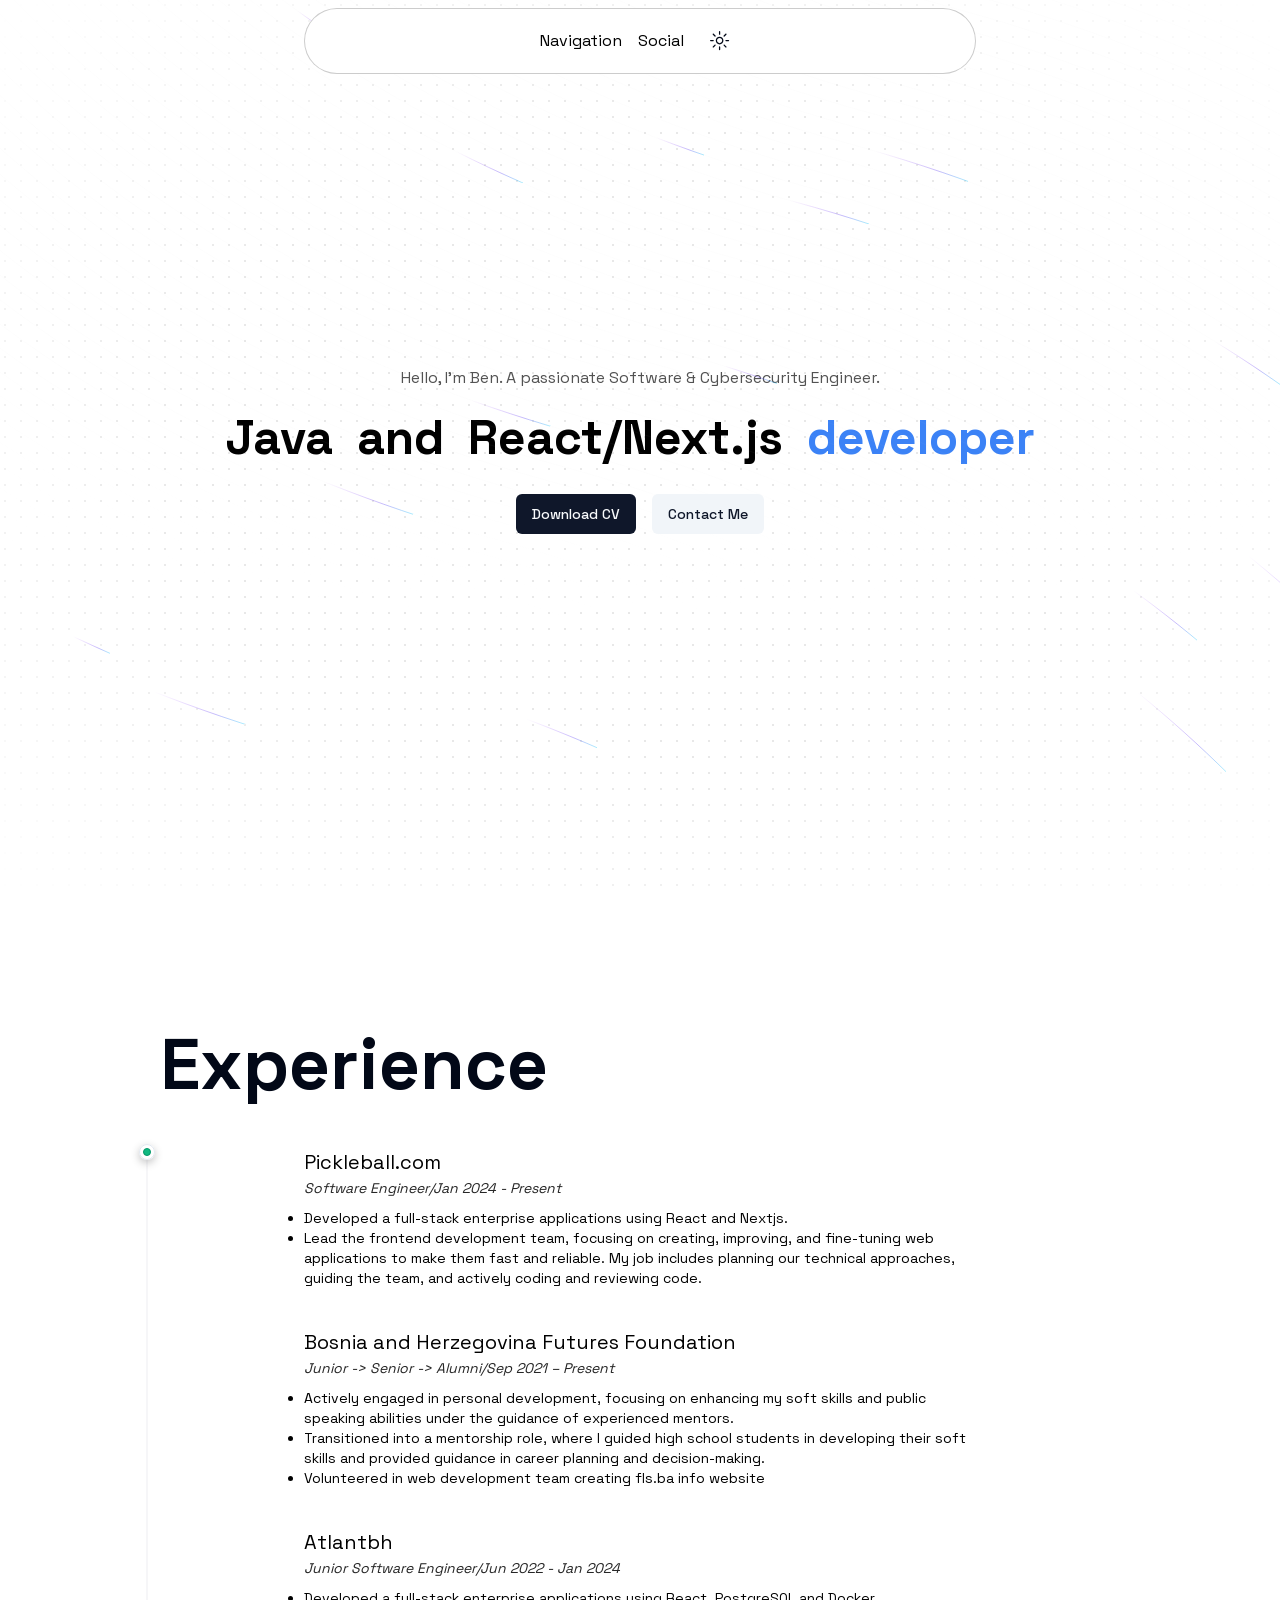
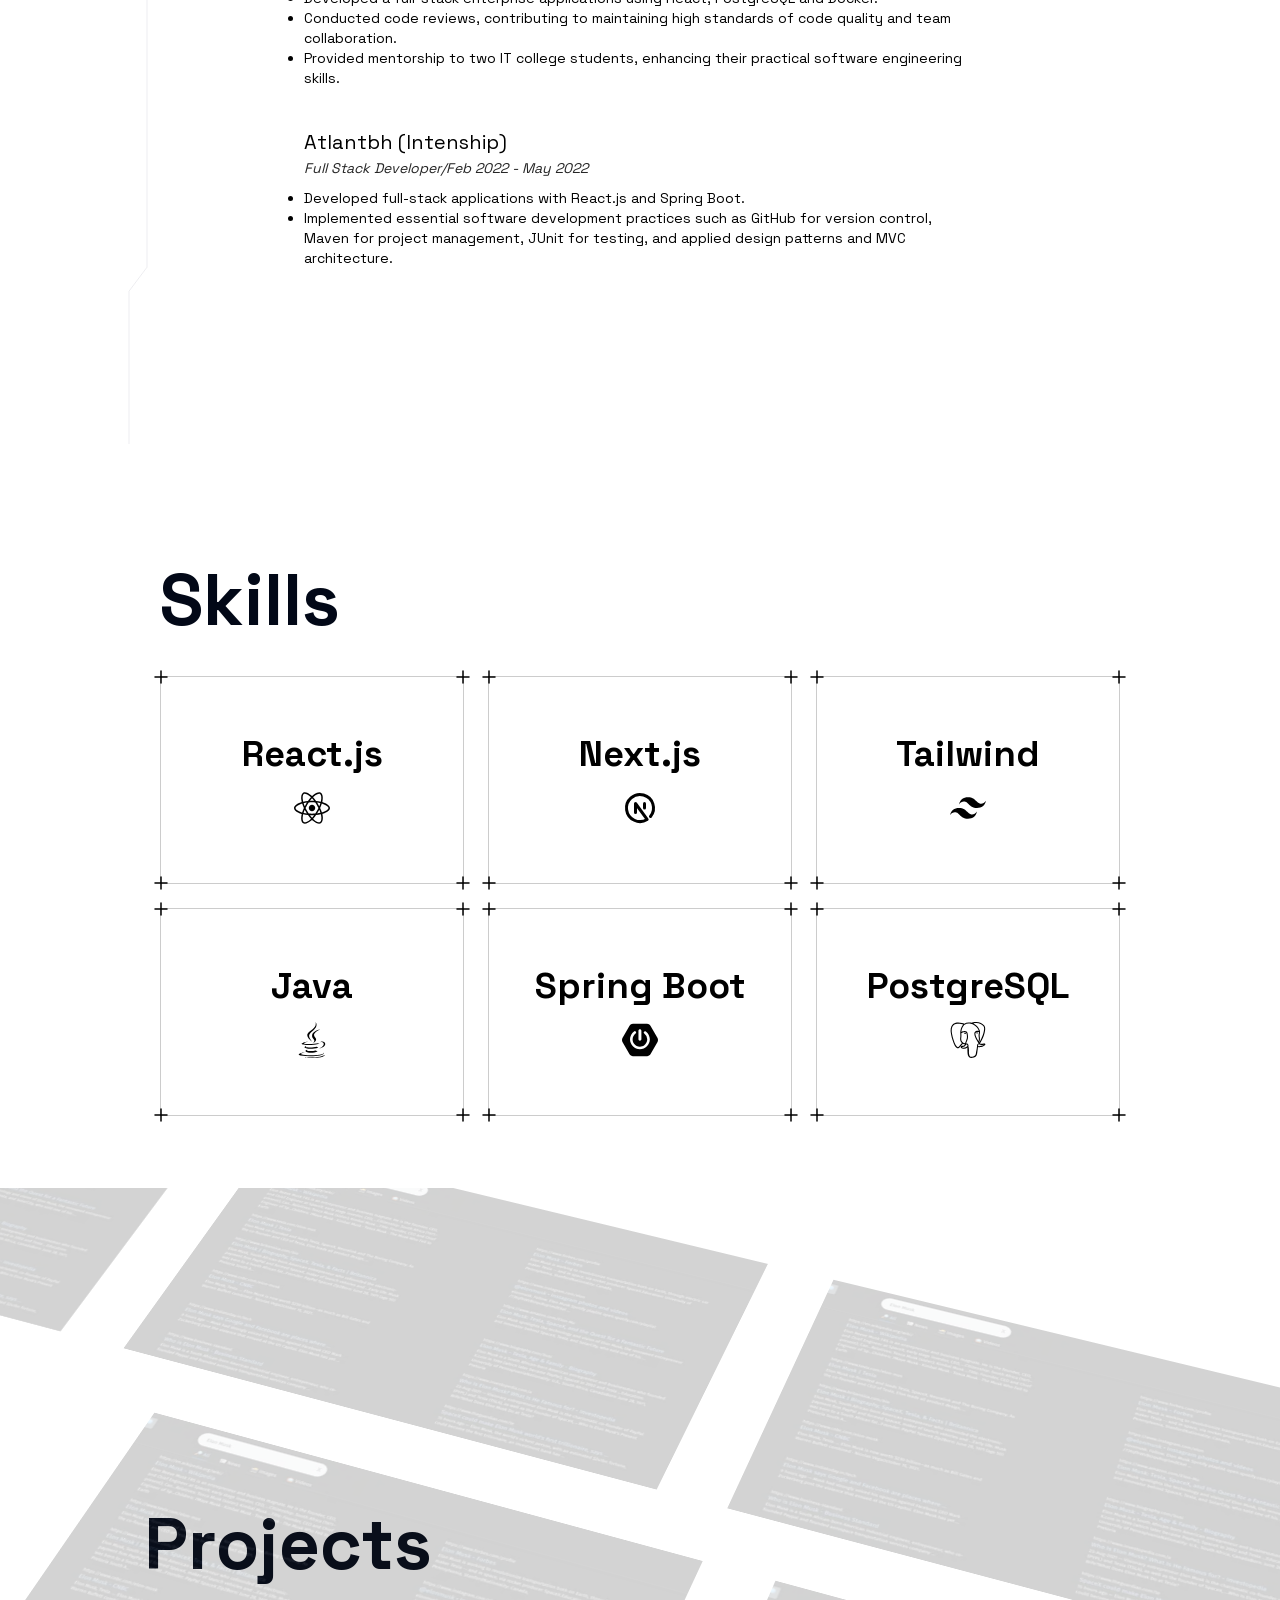
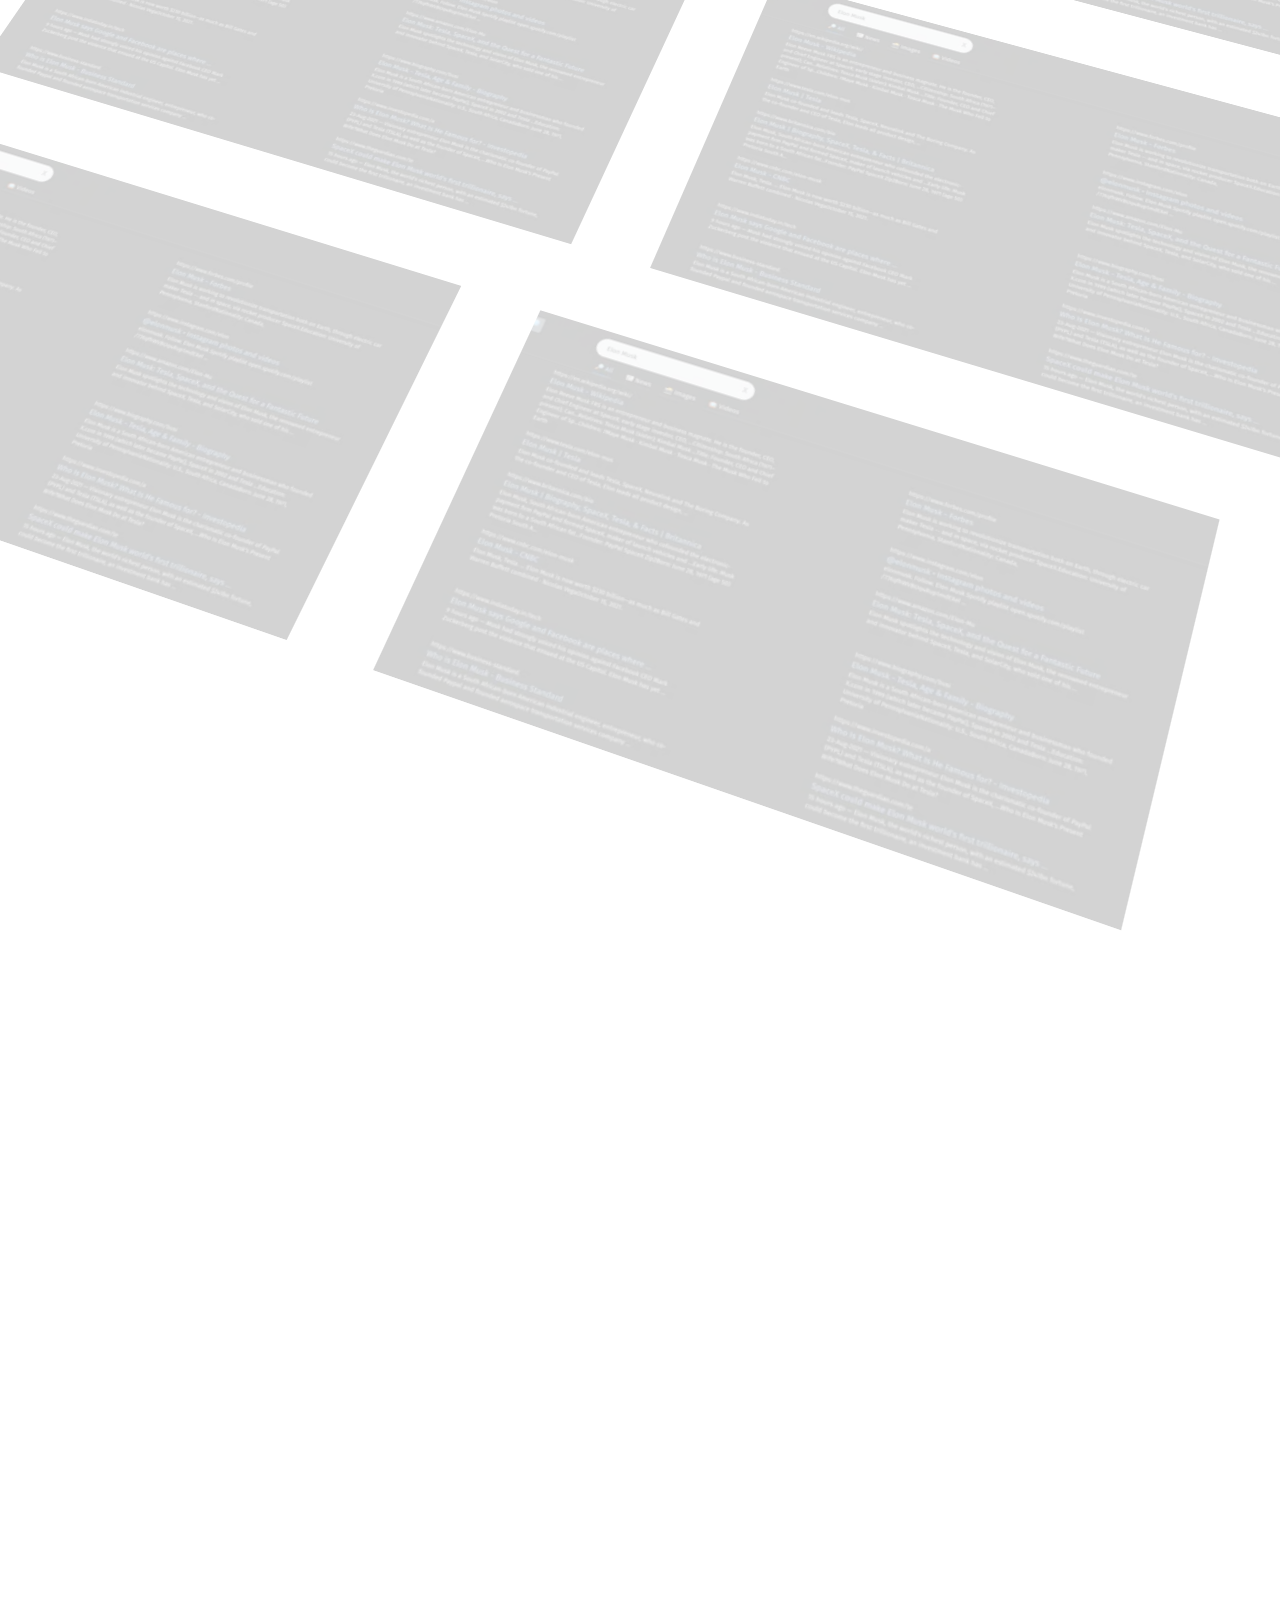
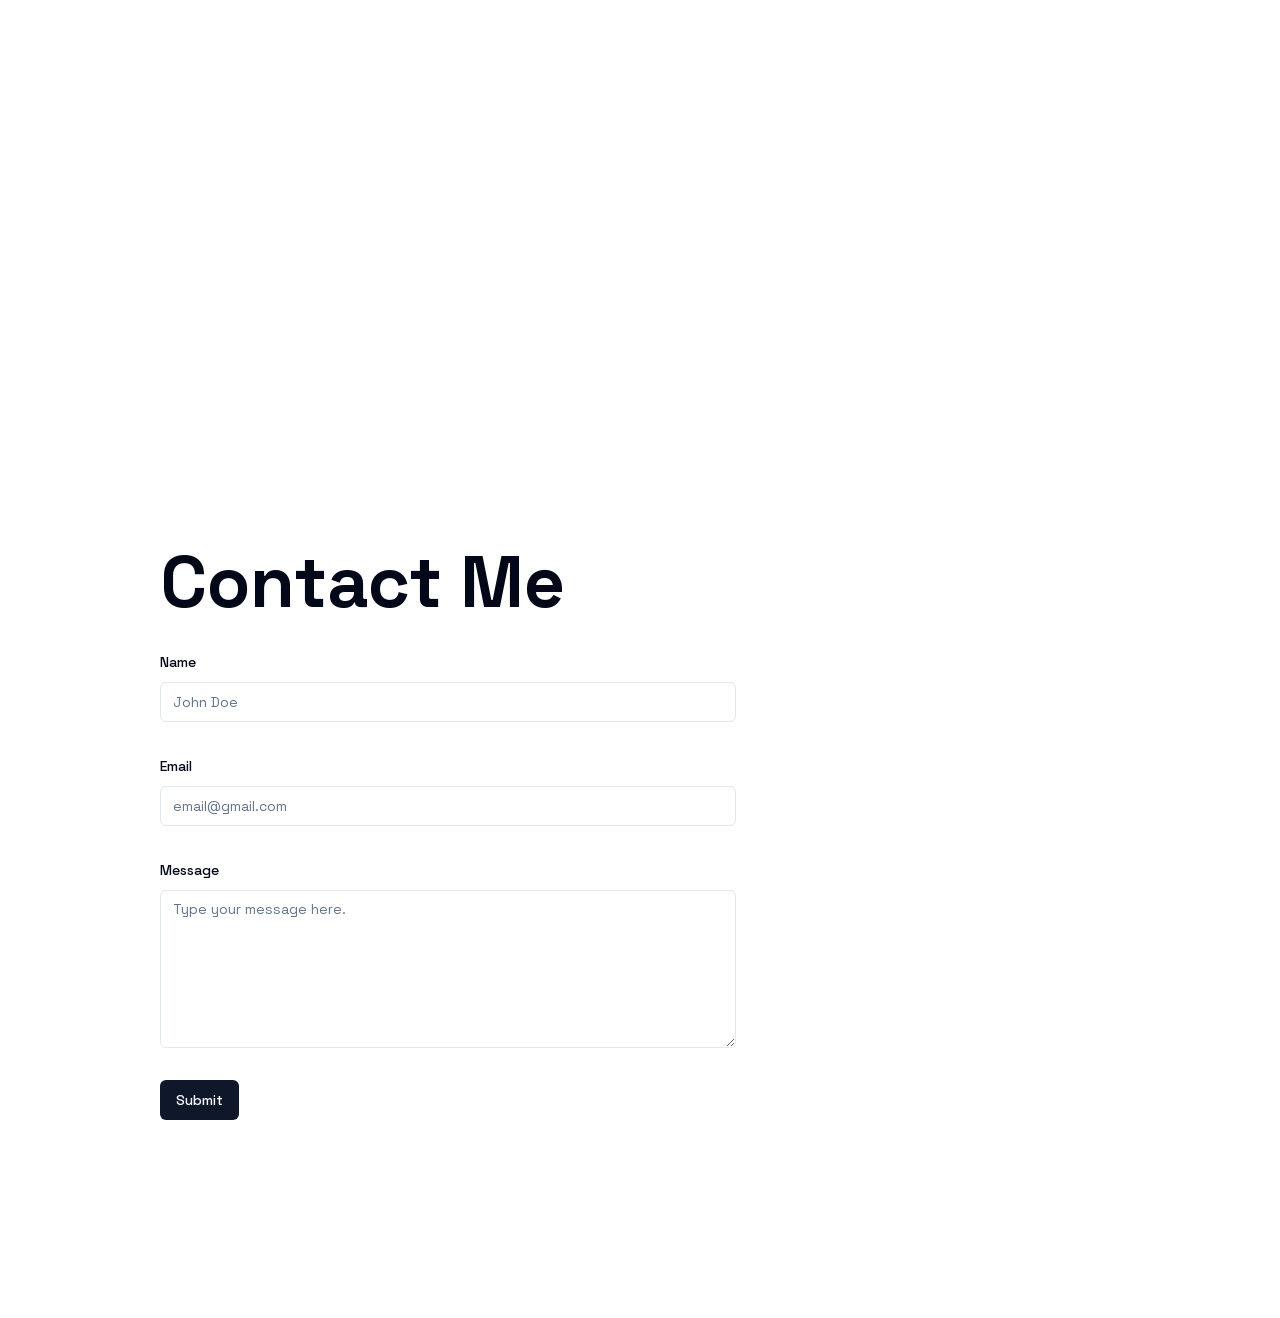
==== commit e1e74512: "test" ====
--- a/index.html
+++ b/index.html
@@ -11,22 +11,22 @@
       <script src="./_next/static/chunks/main-app-ee5ea468b114ac39.js" async="" crossorigin=""></script>
       <script src="./_next/static/chunks/540-d2bfbae1ad721a10.js" async=""></script>
       <script src="./_next/static/chunks/685-b09341cde7e4eb19.js" async=""></script>
-      <title>Safet Pojskic</title>
+      <title>Ben Malkin</title>
       <meta name="description" content="Welcome to my personal portfolio!">
-      <meta name="application-name" content="Safet Pojskic">
-      <meta name="keywords" content="Safet Pojskic,portfolio,personal,website,developer,designer,engineer,software,engineer">
-      <meta property="og:title" content="Safet Pojskic">
+      <meta name="application-name" content="Ben Malkin">
+      <meta name="keywords" content="Ben Malkin,portfolio,personal,website,developer,designer,engineer,software,engineer">
+      <meta property="og:title" content="Ben Malkin">
       <meta property="og:description" content="Welcome to my personal portfolio!">
-      <meta property="og:site_name" content="Safet Pojskic">
+      <meta property="og:site_name" content="Ben Malkin">
       <meta property="og:image" content="https://safetpojskic.com/opengraph-image.png">
       <meta property="og:type" content="website">
       <meta name="twitter:card" content="summary_large_image">
       <meta name="twitter:site" content="@safetpojskic">
-      <meta name="twitter:title" content="Safet Pojskic">
+      <meta name="twitter:title" content="Ben Malkin">
       <meta name="twitter:description" content="Welcome to my personal portfolio!">
       <meta name="twitter:image" content="https://safetpojskic.com/opengraph-image.png">
       <meta name="next-size-adjust">
-      <script src="./Safet Pojskic_files/polyfills-c67a75d1b6f99dc8.js.download" crossorigin="" nomodule=""></script>
+      <script src="./Ben Malkin_files/polyfills-c67a75d1b6f99dc8.js.download" crossorigin="" nomodule=""></script>
       <style type="text/css">html[dir=ltr],[data-sonner-toaster][dir=ltr]{--toast-icon-margin-start: -3px;--toast-icon-margin-end: 4px;--toast-svg-margin-start: -1px;--toast-svg-margin-end: 0px;--toast-button-margin-start: auto;--toast-button-margin-end: 0;--toast-close-button-start: 0;--toast-close-button-end: unset;--toast-close-button-transform: translate(-35%, -35%)}html[dir=rtl],[data-sonner-toaster][dir=rtl]{--toast-icon-margin-start: 4px;--toast-icon-margin-end: -3px;--toast-svg-margin-start: 0px;--toast-svg-margin-end: -1px;--toast-button-margin-start: 0;--toast-button-margin-end: auto;--toast-close-button-start: unset;--toast-close-button-end: 0;--toast-close-button-transform: translate(35%, -35%)}[data-sonner-toaster]{position:fixed;width:var(--width);font-family:ui-sans-serif,system-ui,-apple-system,BlinkMacSystemFont,Segoe UI,Roboto,Helvetica Neue,Arial,Noto Sans,sans-serif,Apple Color Emoji,Segoe UI Emoji,Segoe UI Symbol,Noto Color Emoji;--gray1: hsl(0, 0%, 99%);--gray2: hsl(0, 0%, 97.3%);--gray3: hsl(0, 0%, 95.1%);--gray4: hsl(0, 0%, 93%);--gray5: hsl(0, 0%, 90.9%);--gray6: hsl(0, 0%, 88.7%);--gray7: hsl(0, 0%, 85.8%);--gray8: hsl(0, 0%, 78%);--gray9: hsl(0, 0%, 56.1%);--gray10: hsl(0, 0%, 52.3%);--gray11: hsl(0, 0%, 43.5%);--gray12: hsl(0, 0%, 9%);--border-radius: 8px;box-sizing:border-box;padding:0;margin:0;list-style:none;outline:none;z-index:999999999}[data-sonner-toaster][data-x-position=right]{right:max(var(--offset),env(safe-area-inset-right))}[data-sonner-toaster][data-x-position=left]{left:max(var(--offset),env(safe-area-inset-left))}[data-sonner-toaster][data-x-position=center]{left:50%;transform:translate(-50%)}[data-sonner-toaster][data-y-position=top]{top:max(var(--offset),env(safe-area-inset-top))}[data-sonner-toaster][data-y-position=bottom]{bottom:max(var(--offset),env(safe-area-inset-bottom))}[data-sonner-toast]{--y: translateY(100%);--lift-amount: calc(var(--lift) * var(--gap));z-index:var(--z-index);position:absolute;opacity:0;transform:var(--y);filter:blur(0);touch-action:none;transition:transform .4s,opacity .4s,height .4s,box-shadow .2s;box-sizing:border-box;outline:none;overflow-wrap:anywhere}[data-sonner-toast][data-styled=true]{padding:16px;background:var(--normal-bg);border:1px solid var(--normal-border);color:var(--normal-text);border-radius:var(--border-radius);box-shadow:0 4px 12px #0000001a;width:var(--width);font-size:13px;display:flex;align-items:center;gap:6px}[data-sonner-toast]:focus-visible{box-shadow:0 4px 12px #0000001a,0 0 0 2px #0003}[data-sonner-toast][data-y-position=top]{top:0;--y: translateY(-100%);--lift: 1;--lift-amount: calc(1 * var(--gap))}[data-sonner-toast][data-y-position=bottom]{bottom:0;--y: translateY(100%);--lift: -1;--lift-amount: calc(var(--lift) * var(--gap))}[data-sonner-toast] [data-description]{font-weight:400;line-height:1.4;color:inherit}[data-sonner-toast] [data-title]{font-weight:500;line-height:1.5;color:inherit}[data-sonner-toast] [data-icon]{display:flex;height:16px;width:16px;position:relative;justify-content:flex-start;align-items:center;flex-shrink:0;margin-left:var(--toast-icon-margin-start);margin-right:var(--toast-icon-margin-end)}[data-sonner-toast][data-promise=true] [data-icon]>svg{opacity:0;transform:scale(.8);transform-origin:center;animation:sonner-fade-in .3s ease forwards}[data-sonner-toast] [data-icon]>*{flex-shrink:0}[data-sonner-toast] [data-icon] svg{margin-left:var(--toast-svg-margin-start);margin-right:var(--toast-svg-margin-end)}[data-sonner-toast] [data-content]{display:flex;flex-direction:column;gap:2px}[data-sonner-toast] [data-button]{border-radius:4px;padding-left:8px;padding-right:8px;height:24px;font-size:12px;color:var(--normal-bg);background:var(--normal-text);margin-left:var(--toast-button-margin-start);margin-right:var(--toast-button-margin-end);border:none;cursor:pointer;outline:none;display:flex;align-items:center;flex-shrink:0;transition:opacity .4s,box-shadow .2s}[data-sonner-toast] [data-button]:focus-visible{box-shadow:0 0 0 2px #0006}[data-sonner-toast] [data-button]:first-of-type{margin-left:var(--toast-button-margin-start);margin-right:var(--toast-button-margin-end)}[data-sonner-toast] [data-cancel]{color:var(--normal-text);background:rgba(0,0,0,.08)}[data-sonner-toast][data-theme=dark] [data-cancel]{background:rgba(255,255,255,.3)}[data-sonner-toast] [data-close-button]{position:absolute;left:var(--toast-close-button-start);right:var(--toast-close-button-end);top:0;height:20px;width:20px;display:flex;justify-content:center;align-items:center;padding:0;background:var(--gray1);color:var(--gray12);border:1px solid var(--gray4);transform:var(--toast-close-button-transform);border-radius:50%;cursor:pointer;z-index:1;transition:opacity .1s,background .2s,border-color .2s}[data-sonner-toast] [data-close-button]:focus-visible{box-shadow:0 4px 12px #0000001a,0 0 0 2px #0003}[data-sonner-toast] [data-disabled=true]{cursor:not-allowed}[data-sonner-toast]:hover [data-close-button]:hover{background:var(--gray2);border-color:var(--gray5)}[data-sonner-toast][data-swiping=true]:before{content:"";position:absolute;left:0;right:0;height:100%;z-index:-1}[data-sonner-toast][data-y-position=top][data-swiping=true]:before{bottom:50%;transform:scaleY(3) translateY(50%)}[data-sonner-toast][data-y-position=bottom][data-swiping=true]:before{top:50%;transform:scaleY(3) translateY(-50%)}[data-sonner-toast][data-swiping=false][data-removed=true]:before{content:"";position:absolute;inset:0;transform:scaleY(2)}[data-sonner-toast]:after{content:"";position:absolute;left:0;height:calc(var(--gap) + 1px);bottom:100%;width:100%}[data-sonner-toast][data-mounted=true]{--y: translateY(0);opacity:1}[data-sonner-toast][data-expanded=false][data-front=false]{--scale: var(--toasts-before) * .05 + 1;--y: translateY(calc(var(--lift-amount) * var(--toasts-before))) scale(calc(-1 * var(--scale)));height:var(--front-toast-height)}[data-sonner-toast]>*{transition:opacity .4s}[data-sonner-toast][data-expanded=false][data-front=false][data-styled=true]>*{opacity:0}[data-sonner-toast][data-visible=false]{opacity:0;pointer-events:none}[data-sonner-toast][data-mounted=true][data-expanded=true]{--y: translateY(calc(var(--lift) * var(--offset)));height:var(--initial-height)}[data-sonner-toast][data-removed=true][data-front=true][data-swipe-out=false]{--y: translateY(calc(var(--lift) * -100%));opacity:0}[data-sonner-toast][data-removed=true][data-front=false][data-swipe-out=false][data-expanded=true]{--y: translateY(calc(var(--lift) * var(--offset) + var(--lift) * -100%));opacity:0}[data-sonner-toast][data-removed=true][data-front=false][data-swipe-out=false][data-expanded=false]{--y: translateY(40%);opacity:0;transition:transform .5s,opacity .2s}[data-sonner-toast][data-removed=true][data-front=false]:before{height:calc(var(--initial-height) + 20%)}[data-sonner-toast][data-swiping=true]{transform:var(--y) translateY(var(--swipe-amount, 0px));transition:none}[data-sonner-toast][data-swipe-out=true][data-y-position=bottom],[data-sonner-toast][data-swipe-out=true][data-y-position=top]{animation:swipe-out .2s ease-out forwards}@keyframes swipe-out{0%{transform:translateY(calc(var(--lift) * var(--offset) + var(--swipe-amount)));opacity:1}to{transform:translateY(calc(var(--lift) * var(--offset) + var(--swipe-amount) + var(--lift) * -100%));opacity:0}}@media (max-width: 600px){[data-sonner-toaster]{position:fixed;--mobile-offset: 16px;right:var(--mobile-offset);left:var(--mobile-offset);width:100%}[data-sonner-toaster] [data-sonner-toast]{left:0;right:0;width:calc(100% - 32px)}[data-sonner-toaster][data-x-position=left]{left:var(--mobile-offset)}[data-sonner-toaster][data-y-position=bottom]{bottom:20px}[data-sonner-toaster][data-y-position=top]{top:20px}[data-sonner-toaster][data-x-position=center]{left:var(--mobile-offset);right:var(--mobile-offset);transform:none}}[data-sonner-toaster][data-theme=light]{--normal-bg: #fff;--normal-border: var(--gray4);--normal-text: var(--gray12);--success-bg: hsl(143, 85%, 96%);--success-border: hsl(145, 92%, 91%);--success-text: hsl(140, 100%, 27%);--info-bg: hsl(208, 100%, 97%);--info-border: hsl(221, 91%, 91%);--info-text: hsl(210, 92%, 45%);--warning-bg: hsl(49, 100%, 97%);--warning-border: hsl(49, 91%, 91%);--warning-text: hsl(31, 92%, 45%);--error-bg: hsl(359, 100%, 97%);--error-border: hsl(359, 100%, 94%);--error-text: hsl(360, 100%, 45%)}[data-sonner-toaster][data-theme=light] [data-sonner-toast][data-invert=true]{--normal-bg: #000;--normal-border: hsl(0, 0%, 20%);--normal-text: var(--gray1)}[data-sonner-toaster][data-theme=dark] [data-sonner-toast][data-invert=true]{--normal-bg: #fff;--normal-border: var(--gray3);--normal-text: var(--gray12)}[data-sonner-toaster][data-theme=dark]{--normal-bg: #000;--normal-border: hsl(0, 0%, 20%);--normal-text: var(--gray1);--success-bg: hsl(150, 100%, 6%);--success-border: hsl(147, 100%, 12%);--success-text: hsl(150, 86%, 65%);--info-bg: hsl(215, 100%, 6%);--info-border: hsl(223, 100%, 12%);--info-text: hsl(216, 87%, 65%);--warning-bg: hsl(64, 100%, 6%);--warning-border: hsl(60, 100%, 12%);--warning-text: hsl(46, 87%, 65%);--error-bg: hsl(358, 76%, 10%);--error-border: hsl(357, 89%, 16%);--error-text: hsl(358, 100%, 81%)}[data-rich-colors=true] [data-sonner-toast][data-type=success],[data-rich-colors=true] [data-sonner-toast][data-type=success] [data-close-button]{background:var(--success-bg);border-color:var(--success-border);color:var(--success-text)}[data-rich-colors=true] [data-sonner-toast][data-type=info],[data-rich-colors=true] [data-sonner-toast][data-type=info] [data-close-button]{background:var(--info-bg);border-color:var(--info-border);color:var(--info-text)}[data-rich-colors=true] [data-sonner-toast][data-type=warning],[data-rich-colors=true] [data-sonner-toast][data-type=warning] [data-close-button]{background:var(--warning-bg);border-color:var(--warning-border);color:var(--warning-text)}[data-rich-colors=true] [data-sonner-toast][data-type=error],[data-rich-colors=true] [data-sonner-toast][data-type=error] [data-close-button]{background:var(--error-bg);border-color:var(--error-border);color:var(--error-text)}.sonner-loading-wrapper{--size: 16px;height:var(--size);width:var(--size);position:absolute;inset:0;z-index:10}.sonner-loading-wrapper[data-visible=false]{transform-origin:center;animation:sonner-fade-out .2s ease forwards}.sonner-spinner{position:relative;top:50%;left:50%;height:var(--size);width:var(--size)}.sonner-loading-bar{animation:sonner-spin 1.2s linear infinite;background:var(--gray11);border-radius:6px;height:8%;left:-10%;position:absolute;top:-3.9%;width:24%}.sonner-loading-bar:nth-child(1){animation-delay:-1.2s;transform:rotate(.0001deg) translate(146%)}.sonner-loading-bar:nth-child(2){animation-delay:-1.1s;transform:rotate(30deg) translate(146%)}.sonner-loading-bar:nth-child(3){animation-delay:-1s;transform:rotate(60deg) translate(146%)}.sonner-loading-bar:nth-child(4){animation-delay:-.9s;transform:rotate(90deg) translate(146%)}.sonner-loading-bar:nth-child(5){animation-delay:-.8s;transform:rotate(120deg) translate(146%)}.sonner-loading-bar:nth-child(6){animation-delay:-.7s;transform:rotate(150deg) translate(146%)}.sonner-loading-bar:nth-child(7){animation-delay:-.6s;transform:rotate(180deg) translate(146%)}.sonner-loading-bar:nth-child(8){animation-delay:-.5s;transform:rotate(210deg) translate(146%)}.sonner-loading-bar:nth-child(9){animation-delay:-.4s;transform:rotate(240deg) translate(146%)}.sonner-loading-bar:nth-child(10){animation-delay:-.3s;transform:rotate(270deg) translate(146%)}.sonner-loading-bar:nth-child(11){animation-delay:-.2s;transform:rotate(300deg) translate(146%)}.sonner-loading-bar:nth-child(12){animation-delay:-.1s;transform:rotate(330deg) translate(146%)}@keyframes sonner-fade-in{0%{opacity:0;transform:scale(.8)}to{opacity:1;transform:scale(1)}}@keyframes sonner-fade-out{0%{opacity:1;transform:scale(1)}to{opacity:0;transform:scale(.8)}}@keyframes sonner-spin{0%{opacity:1}to{opacity:.15}}@media (prefers-reduced-motion){[data-sonner-toast],[data-sonner-toast]>*,.sonner-loading-bar{transition:none!important;animation:none!important}}.sonner-loader{position:absolute;top:50%;left:50%;transform:translate(-50%,-50%);transform-origin:center;transition:opacity .2s,transform .2s}.sonner-loader[data-visible=false]{opacity:0;transform:scale(.8) translate(-50%,-50%)}</style>
       <script src="./vercel/insights/script.js" defer="" data-sdkn="@vercel/analytics/next" data-sdkv="1.2.2" data-disable-auto-track="1"></script>
       <script src="./vercel/insights/speed-insights/script.js" defer="" data-sdkn="@vercel/speed-insights/next" data-sdkv="1.0.10" data-route="/"></script>
@@ -58,7 +58,7 @@
          <main>
             <div id="landing-page" class="bg- relative flex  h-screen w-full flex-col items-center justify-center bg-white bg-dot-black/[0.2] dark:bg-black dark:bg-dot-white/[0.2]">
                <div class="pointer-events-none absolute inset-0 flex items-center justify-center bg-white [mask-image:radial-gradient(ellipse_at_center,transparent_50%,black)] dark:bg-black"></div>
-               <p class="text-xs text-neutral-600 dark:text-neutral-200 sm:text-base  "> Hello, I'm Safet. A passionate Software Engineer.</p>
+               <p class="text-xs text-neutral-600 dark:text-neutral-200 sm:text-base  "> Hello, I'm Ben. A passionate Software & Cybersecurity Engineer.</p>
                <div class="flex space-x-1 my-6">
                   <div class="overflow-hidden pb-2" style="width: fit-content;">
                      <div class="lg:text:3xl text-xl font-bold xl:text-5xl" style="white-space:nowrap">
@@ -72,7 +72,7 @@
                   </div>
                   <span class="block rounded-sm w-[4px] h-6 xl:h-12 bg-blue-500" style="opacity:0"></span>
                </div>
-               <div class="z-30 flex flex-col items-center space-x-0 space-y-4 md:flex-row md:space-x-4 md:space-y-0"><a href="https://drive.google.com/file/d/1xHPigW5eJQSCCgx3VBFyH5E0y_wwOdDN/view?usp=sharing"><button class="inline-flex items-center justify-center whitespace-nowrap rounded-md text-sm font-medium ring-offset-background transition-colors focus-visible:outline-none focus-visible:ring-2 focus-visible:ring-ring focus-visible:ring-offset-2 disabled:pointer-events-none disabled:opacity-50 bg-primary text-primary-foreground hover:bg-primary/90 h-10 px-4 py-2">Download CV</button></a><a href="https://safetpojskic.com/#contact-me"><button class="inline-flex items-center justify-center whitespace-nowrap rounded-md text-sm font-medium ring-offset-background transition-colors focus-visible:outline-none focus-visible:ring-2 focus-visible:ring-ring focus-visible:ring-offset-2 disabled:pointer-events-none disabled:opacity-50 bg-secondary text-secondary-foreground hover:bg-secondary/80 h-10 px-4 py-2">Contact Me</button></a></div>
+               <div class="z-30 flex flex-col items-center space-x-0 space-y-4 md:flex-row md:space-x-4 md:space-y-0"><a href=""><button class="inline-flex items-center justify-center whitespace-nowrap rounded-md text-sm font-medium ring-offset-background transition-colors focus-visible:outline-none focus-visible:ring-2 focus-visible:ring-ring focus-visible:ring-offset-2 disabled:pointer-events-none disabled:opacity-50 bg-primary text-primary-foreground hover:bg-primary/90 h-10 px-4 py-2">Download CV</button></a><a href="https://safetpojskic.com/#contact-me"><button class="inline-flex items-center justify-center whitespace-nowrap rounded-md text-sm font-medium ring-offset-background transition-colors focus-visible:outline-none focus-visible:ring-2 focus-visible:ring-ring focus-visible:ring-offset-2 disabled:pointer-events-none disabled:opacity-50 bg-secondary text-secondary-foreground hover:bg-secondary/80 h-10 px-4 py-2">Contact Me</button></a></div>
                <div class="absolute h-full w-full inset-0 [mask-size:40px] [mask-repeat:no-repeat] hidden md:flex items-center justify-center">
                   <svg class=" pointer-events-none absolute z-0 size-full " width="100%" height="100%" viewBox="0 0 696 316" fill="none" xmlns="http://www.w3.org/2000/svg">
                      <path d="M-380 -189C-380 -189 -312 216 152 343C616 470 684 875 684 875M-373 -197C-373 -197 -305 208 159 335C623 462 691 867 691 867M-366 -205C-366 -205 -298 200 166 327C630 454 698 859 698 859M-359 -213C-359 -213 -291 192 173 319C637 446 705 851 705 851M-352 -221C-352 -221 -284 184 180 311C644 438 712 843 712 843M-345 -229C-345 -229 -277 176 187 303C651 430 719 835 719 835M-338 -237C-338 -237 -270 168 194 295C658 422 726 827 726 827M-331 -245C-331 -245 -263 160 201 287C665 414 733 819 733 819M-324 -253C-324 -253 -256 152 208 279C672 406 740 811 740 811M-317 -261C-317 -261 -249 144 215 271C679 398 747 803 747 803M-310 -269C-310 -269 -242 136 222 263C686 390 754 795 754 795M-303 -277C-303 -277 -235 128 229 255C693 382 761 787 761 787M-296 -285C-296 -285 -228 120 236 247C700 374 768 779 768 779M-289 -293C-289 -293 -221 112 243 239C707 366 775 771 775 771M-282 -301C-282 -301 -214 104 250 231C714 358 782 763 782 763M-275 -309C-275 -309 -207 96 257 223C721 350 789 755 789 755M-268 -317C-268 -317 -200 88 264 215C728 342 796 747 796 747M-261 -325C-261 -325 -193 80 271 207C735 334 803 739 803 739M-254 -333C-254 -333 -186 72 278 199C742 326 810 731 810 731M-247 -341C-247 -341 -179 64 285 191C749 318 817 723 817 723M-240 -349C-240 -349 -172 56 292 183C756 310 824 715 824 715M-233 -357C-233 -357 -165 48 299 175C763 302 831 707 831 707M-226 -365C-226 -365 -158 40 306 167C770 294 838 699 838 699M-219 -373C-219 -373 -151 32 313 159C777 286 845 691 845 691M-212 -381C-212 -381 -144 24 320 151C784 278 852 683 852 683M-205 -389C-205 -389 -137 16 327 143C791 270 859 675 859 675M-198 -397C-198 -397 -130 8 334 135C798 262 866 667 866 667M-191 -405C-191 -405 -123 0 341 127C805 254 873 659 873 659M-184 -413C-184 -413 -116 -8 348 119C812 246 880 651 880 651M-177 -421C-177 -421 -109 -16 355 111C819 238 887 643 887 643M-170 -429C-170 -429 -102 -24 362 103C826 230 894 635 894 635M-163 -437C-163 -437 -95 -32 369 95C833 222 901 627 901 627M-156 -445C-156 -445 -88 -40 376 87C840 214 908 619 908 619M-149 -453C-149 -453 -81 -48 383 79C847 206 915 611 915 611M-142 -461C-142 -461 -74 -56 390 71C854 198 922 603 922 603M-135 -469C-135 -469 -67 -64 397 63C861 190 929 595 929 595M-128 -477C-128 -477 -60 -72 404 55C868 182 936 587 936 587M-121 -485C-121 -485 -53 -80 411 47C875 174 943 579 943 579M-114 -493C-114 -493 -46 -88 418 39C882 166 950 571 950 571M-107 -501C-107 -501 -39 -96 425 31C889 158 957 563 957 563M-100 -509C-100 -509 -32 -104 432 23C896 150 964 555 964 555M-93 -517C-93 -517 -25 -112 439 15C903 142 971 547 971 547M-86 -525C-86 -525 -18 -120 446 7C910 134 978 539 978 539M-79 -533C-79 -533 -11 -128 453 -1C917 126 985 531 985 531M-72 -541C-72 -541 -4 -136 460 -9C924 118 992 523 992 523M-65 -549C-65 -549 3 -144 467 -17C931 110 999 515 999 515M-58 -557C-58 -557 10 -152 474 -25C938 102 1006 507 1006 507M-51 -565C-51 -565 17 -160 481 -33C945 94 1013 499 1013 499M-44 -573C-44 -573 24 -168 488 -41C952 86 1020 491 1020 491M-37 -581C-37 -581 31 -176 495 -49C959 78 1027 483 1027 483M-30 -589C-30 -589 38 -184 502 -57C966 70 1034 475 1034 475M-23 -597C-23 -597 45 -192 509 -65C973 62 1041 467 1041 467M-16 -605C-16 -605 52 -200 516 -73C980 54 1048 459 1048 459M-9 -613C-9 -613 59 -208 523 -81C987 46 1055 451 1055 451M-2 -621C-2 -621 66 -216 530 -89C994 38 1062 443 1062 443M5 -629C5 -629 73 -224 537 -97C1001 30 1069 435 1069 435M12 -637C12 -637 80 -232 544 -105C1008 22 1076 427 1076 427M19 -645C19 -645 87 -240 551 -113C1015 14 1083 419 1083 419" stroke="url(#paint0_radial_242_278)" stroke-opacity="0.05" stroke-width="0.5"></path>
@@ -872,7 +872,7 @@
         <script>
             self.__next_f.push([
                 1,
-                '1b:[["$","meta","0",{"name":"viewport","content":"width=device-width, initial-scale=1"}],["$","meta","1",{"charSet":"utf-8"}],["$","title","2",{"children":"Safet Pojskic"}],["$","meta","3",{"name":"description","content":"Welcome to my personal portfolio!"}],["$","meta","4",{"name":"application-name","content":"Safet Pojskic"}],["$","meta","5",{"name":"keywords","content":"Safet Pojskic,portfolio,personal,website,developer,designer,engineer,software,engineer"}],["$","meta","6",{"property":"og:title","content":"Safet Pojskic"}],["$","meta","7",{"property":"og:description","content":"Welcome to my personal portfolio!"}],["$","meta","8",{"property":"og:site_name","content":"Safet Pojskic"}],["$","meta","9",{"property":"og:image","content":"https://safetpojskic.com/opengraph-image.png"}],["$","meta","10",{"property":"og:type","content":"website"}],["$","meta","11",{"name":"twitter:card","content":"summary_large_image"}],["$","meta","12",{"name":"twitter:site","content":"@safetpojskic"}],["$","meta","13",{"name":"twitter:title","content":"Safet Pojskic"}],["$","meta","14",{"name":"twitter:description","content":"Welcome to my personal portfolio!"}],["$","meta","15",{"name":"twitter:image","content":"https://safetpojskic.com/opengraph-image.png"}],["$","link","16",{"rel":"icon","href":"/favicon/android-chrome-192x192.png","type":"image/png","sizes":"192x192"}],["$","link","17",{"rel":"icon","href":"/favicon/android-chrome-512x512.png","type":"image/png","sizes":"512x512"}],["$","link","18",{"rel":"apple-touch-icon","href":"/favicon/apple-touch-icon.png"}],["$","link","19",{"rel":"icon","href":"/favicon/favicon.ico","type":"image/x-icon"}],["$","link","20",{"rel":"icon","href":"/favicon/favicon-16x16.png","type":"image/png","sizes":"16x16"}],["$","link","21",{"rel":"icon","href":"/favicon/favicon-32x32.png","type":"image/png","sizes":"32x32"}],["$","meta","22",{"name":"next-size-adjust"}]]\n',
+                '1b:[["$","meta","0",{"name":"viewport","content":"width=device-width, initial-scale=1"}],["$","meta","1",{"charSet":"utf-8"}],["$","title","2",{"children":"Ben Malkin"}],["$","meta","3",{"name":"description","content":"Welcome to my personal portfolio!"}],["$","meta","4",{"name":"application-name","content":"Ben Malkin"}],["$","meta","5",{"name":"keywords","content":"Ben Malkin,portfolio,personal,website,developer,designer,engineer,software,engineer"}],["$","meta","6",{"property":"og:title","content":"Ben Malkin"}],["$","meta","7",{"property":"og:description","content":"Welcome to my personal portfolio!"}],["$","meta","8",{"property":"og:site_name","content":"Ben Malkin"}],["$","meta","9",{"property":"og:image","content":"https://safetpojskic.com/opengraph-image.png"}],["$","meta","10",{"property":"og:type","content":"website"}],["$","meta","11",{"name":"twitter:card","content":"summary_large_image"}],["$","meta","12",{"name":"twitter:site","content":"@safetpojskic"}],["$","meta","13",{"name":"twitter:title","content":"Ben Malkin"}],["$","meta","14",{"name":"twitter:description","content":"Welcome to my personal portfolio!"}],["$","meta","15",{"name":"twitter:image","content":"https://safetpojskic.com/opengraph-image.png"}],["$","link","16",{"rel":"icon","href":"/favicon/android-chrome-192x192.png","type":"image/png","sizes":"192x192"}],["$","link","17",{"rel":"icon","href":"/favicon/android-chrome-512x512.png","type":"image/png","sizes":"512x512"}],["$","link","18",{"rel":"apple-touch-icon","href":"/favicon/apple-touch-icon.png"}],["$","link","19",{"rel":"icon","href":"/favicon/favicon.ico","type":"image/x-icon"}],["$","link","20",{"rel":"icon","href":"/favicon/favicon-16x16.png","type":"image/png","sizes":"16x16"}],["$","link","21",{"rel":"icon","href":"/favicon/favicon-32x32.png","type":"image/png","sizes":"32x32"}],["$","meta","22",{"name":"next-size-adjust"}]]\n',
             ]);
         </script>
         <script>
